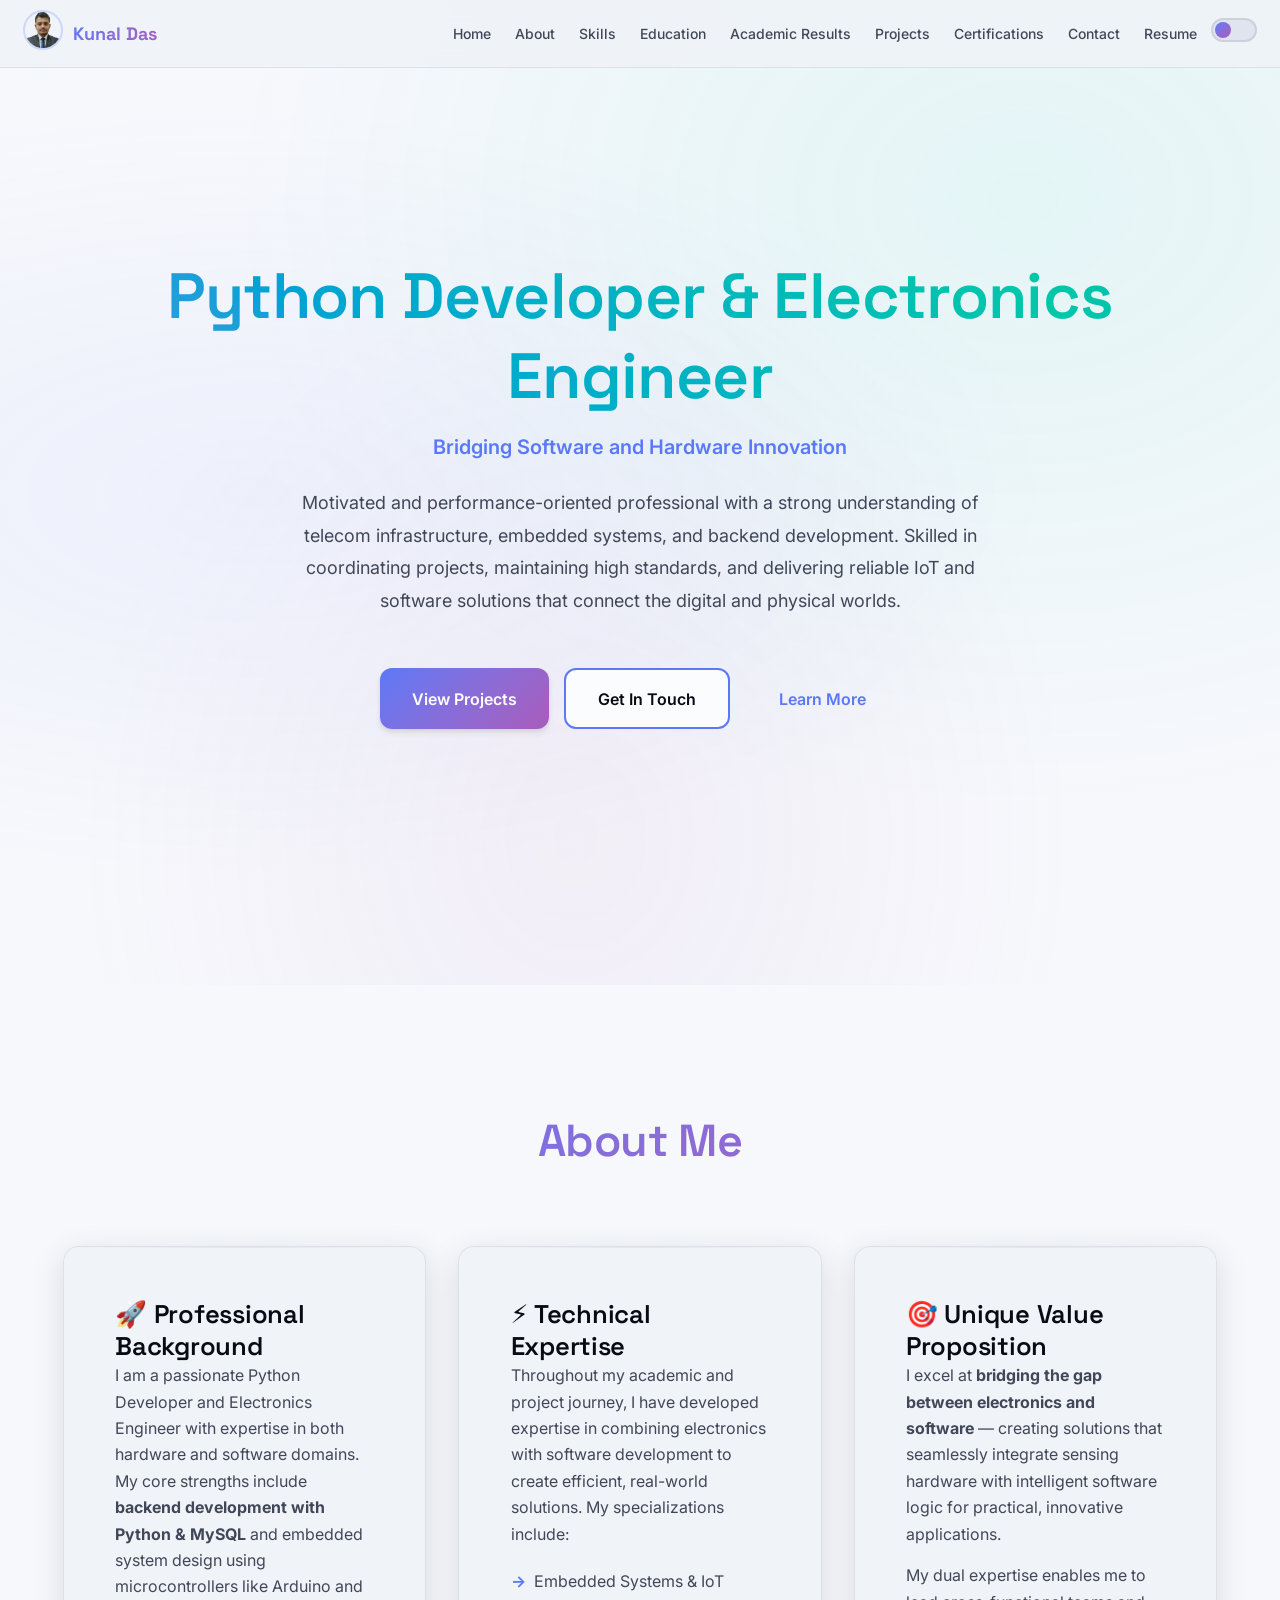
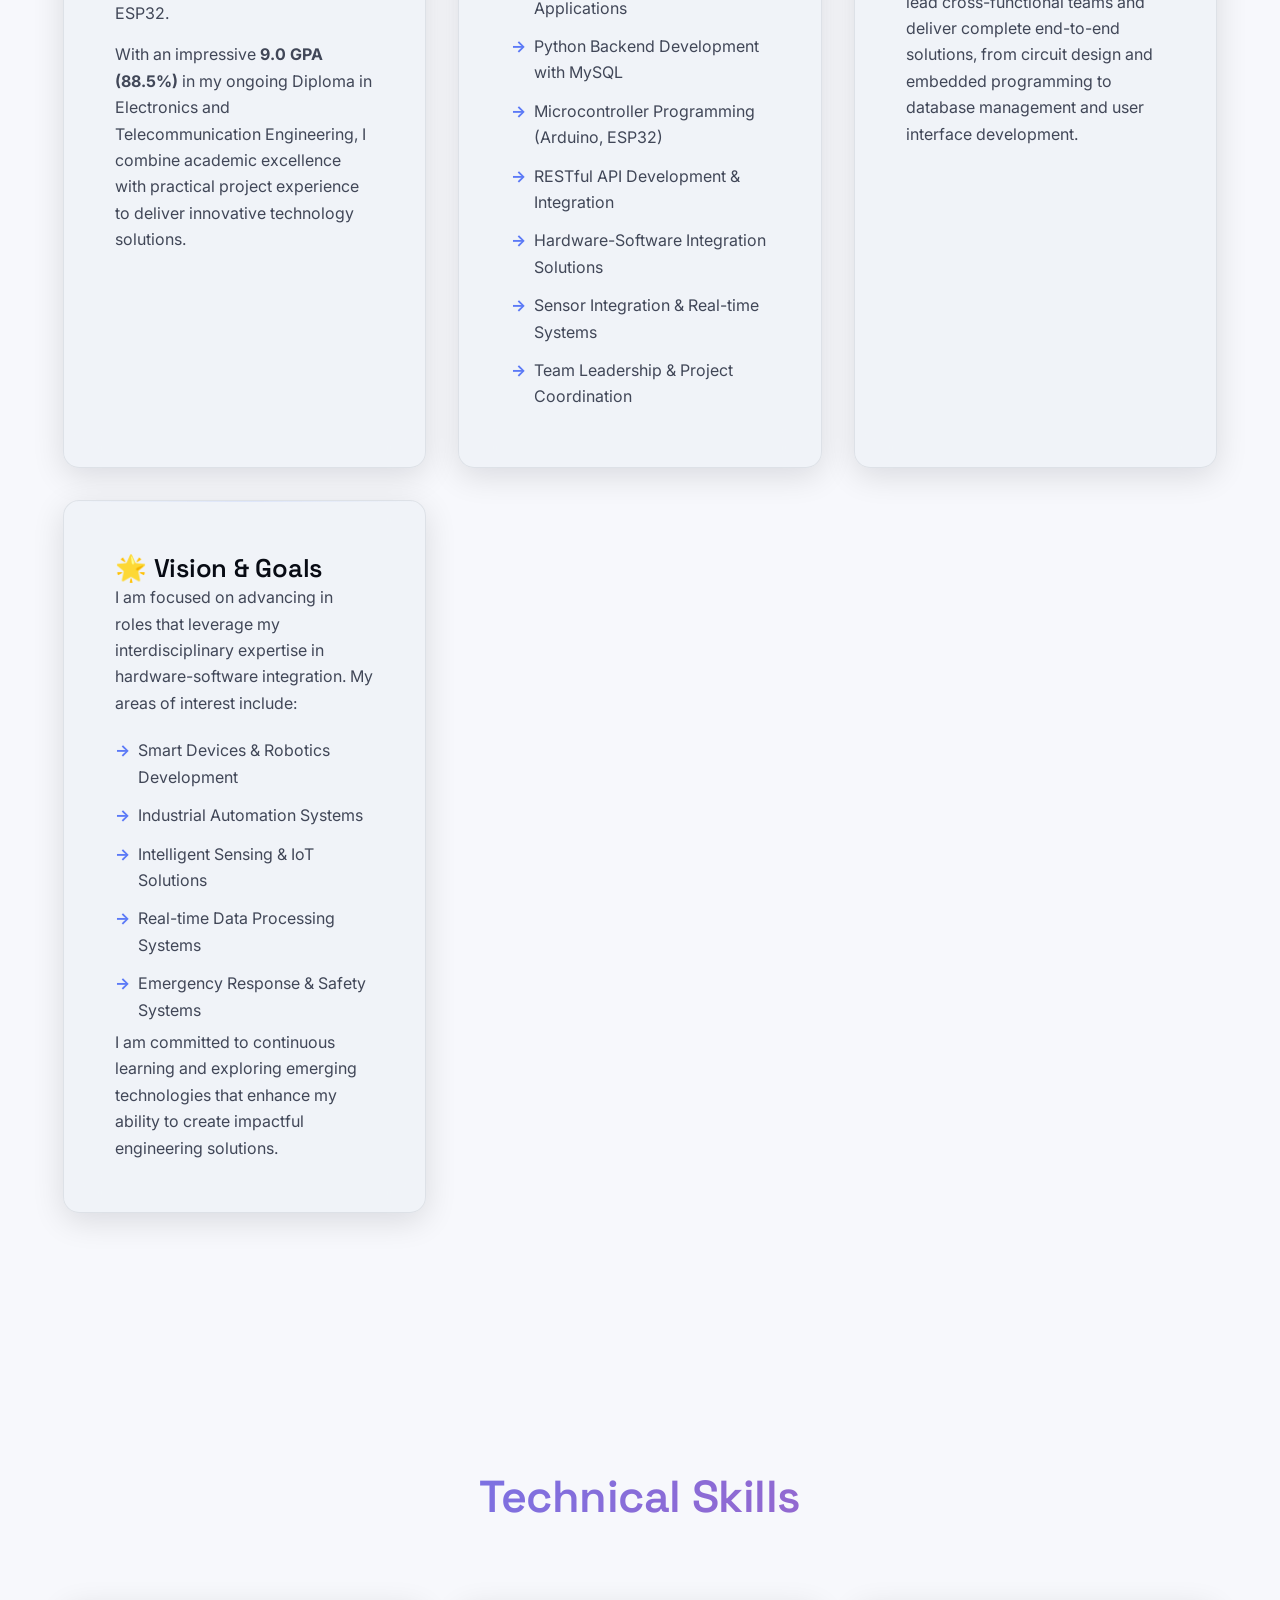
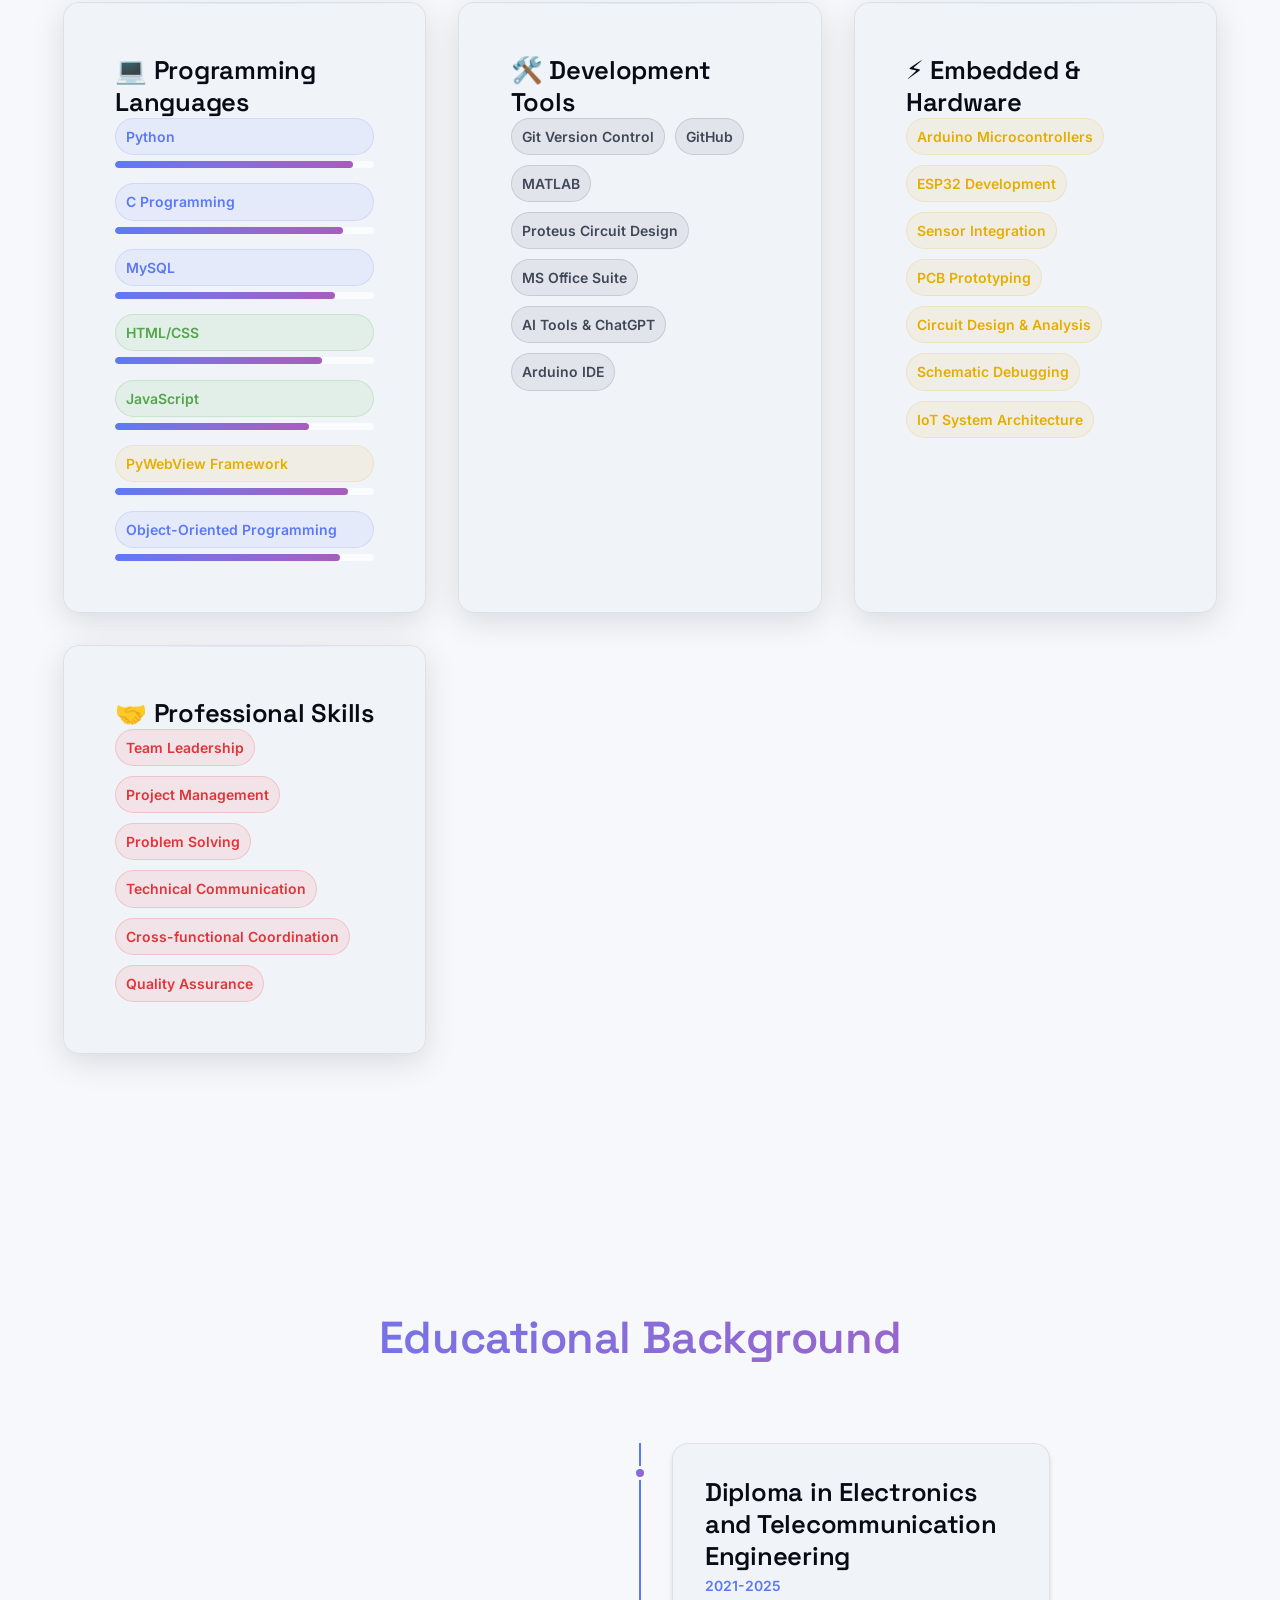
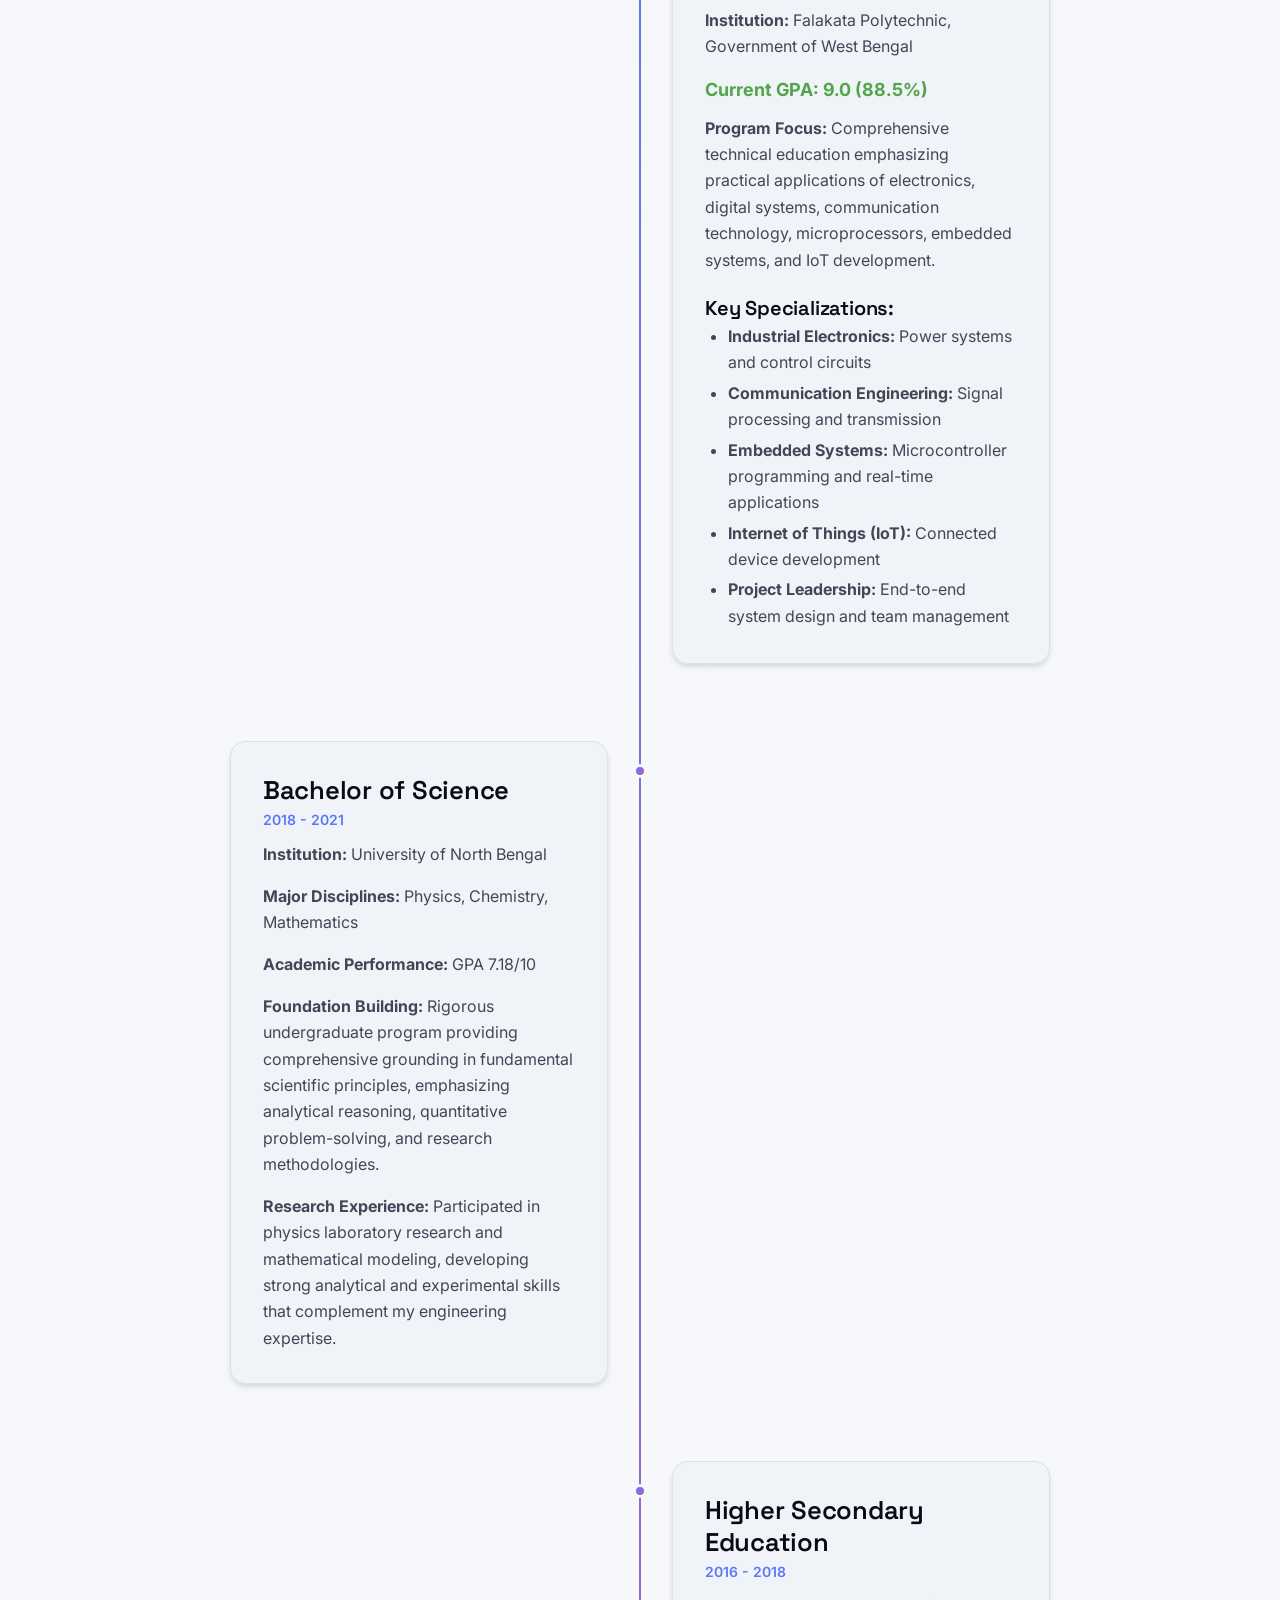
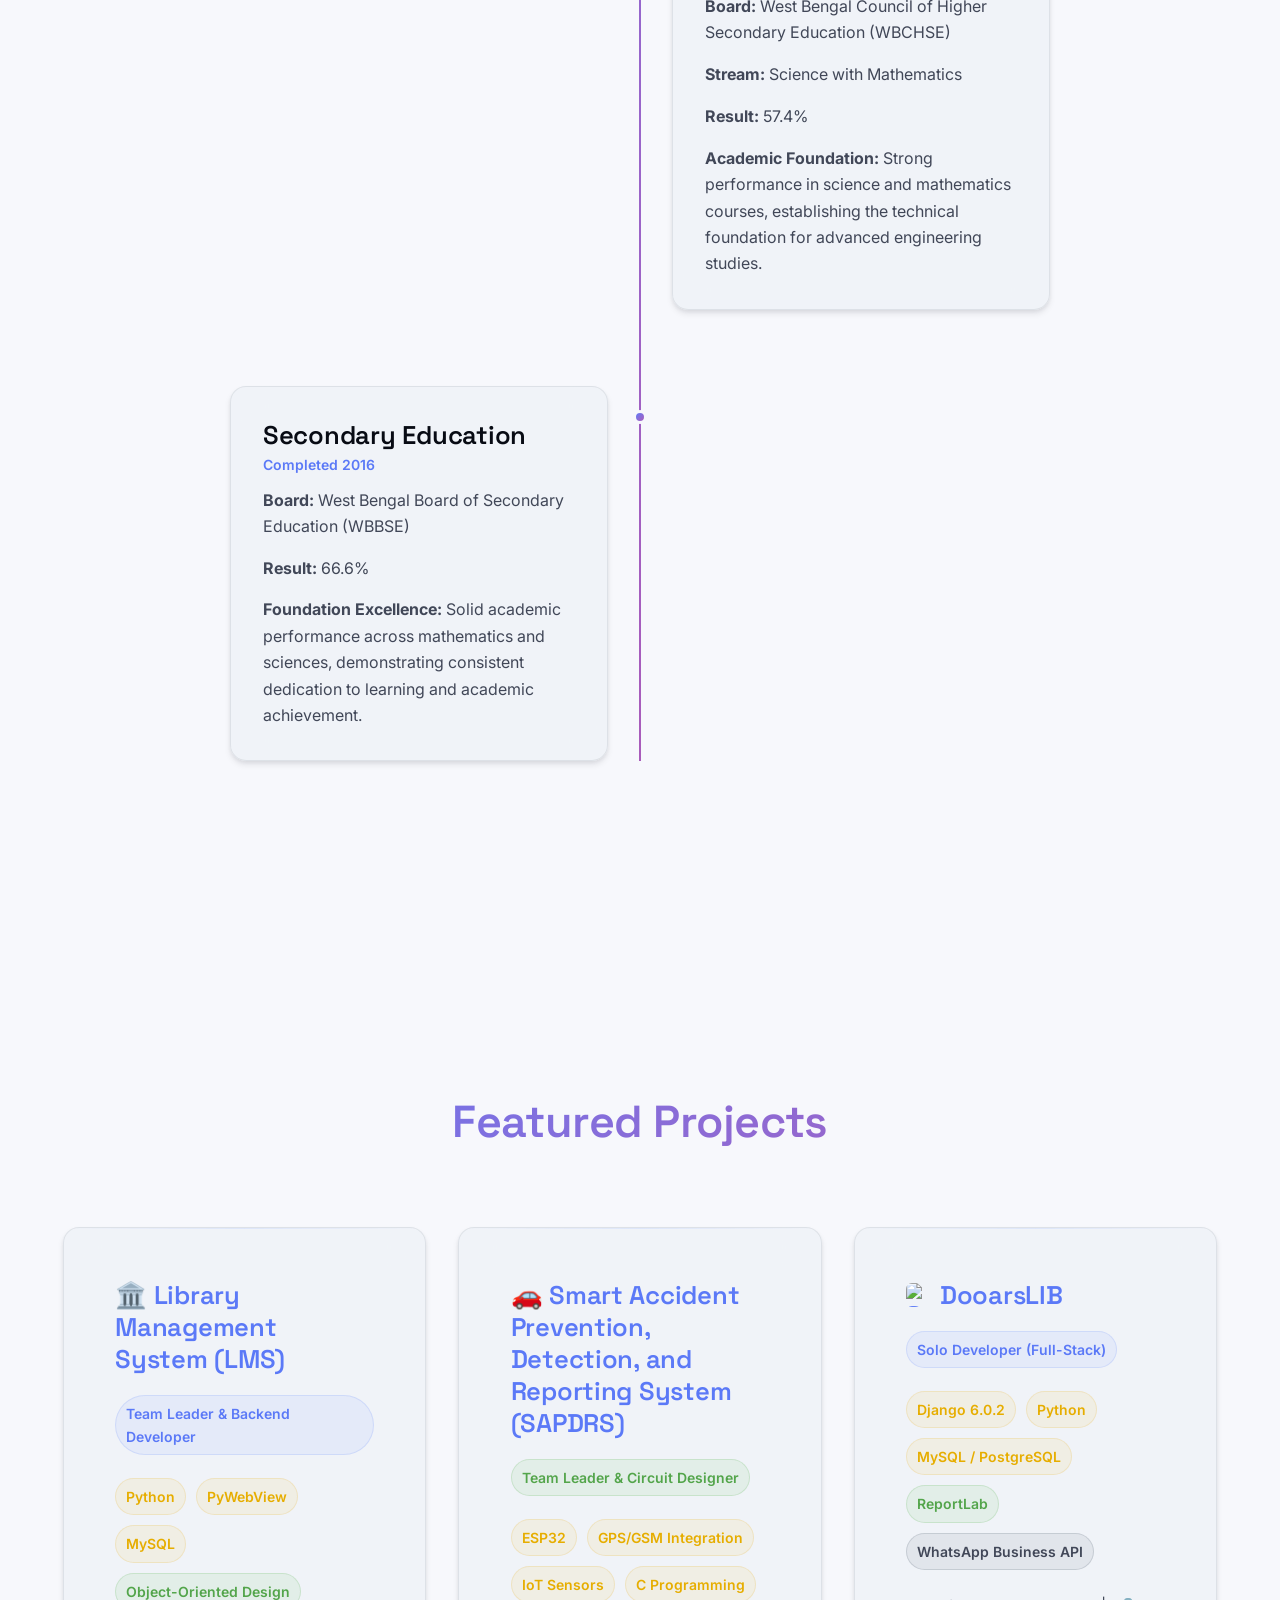
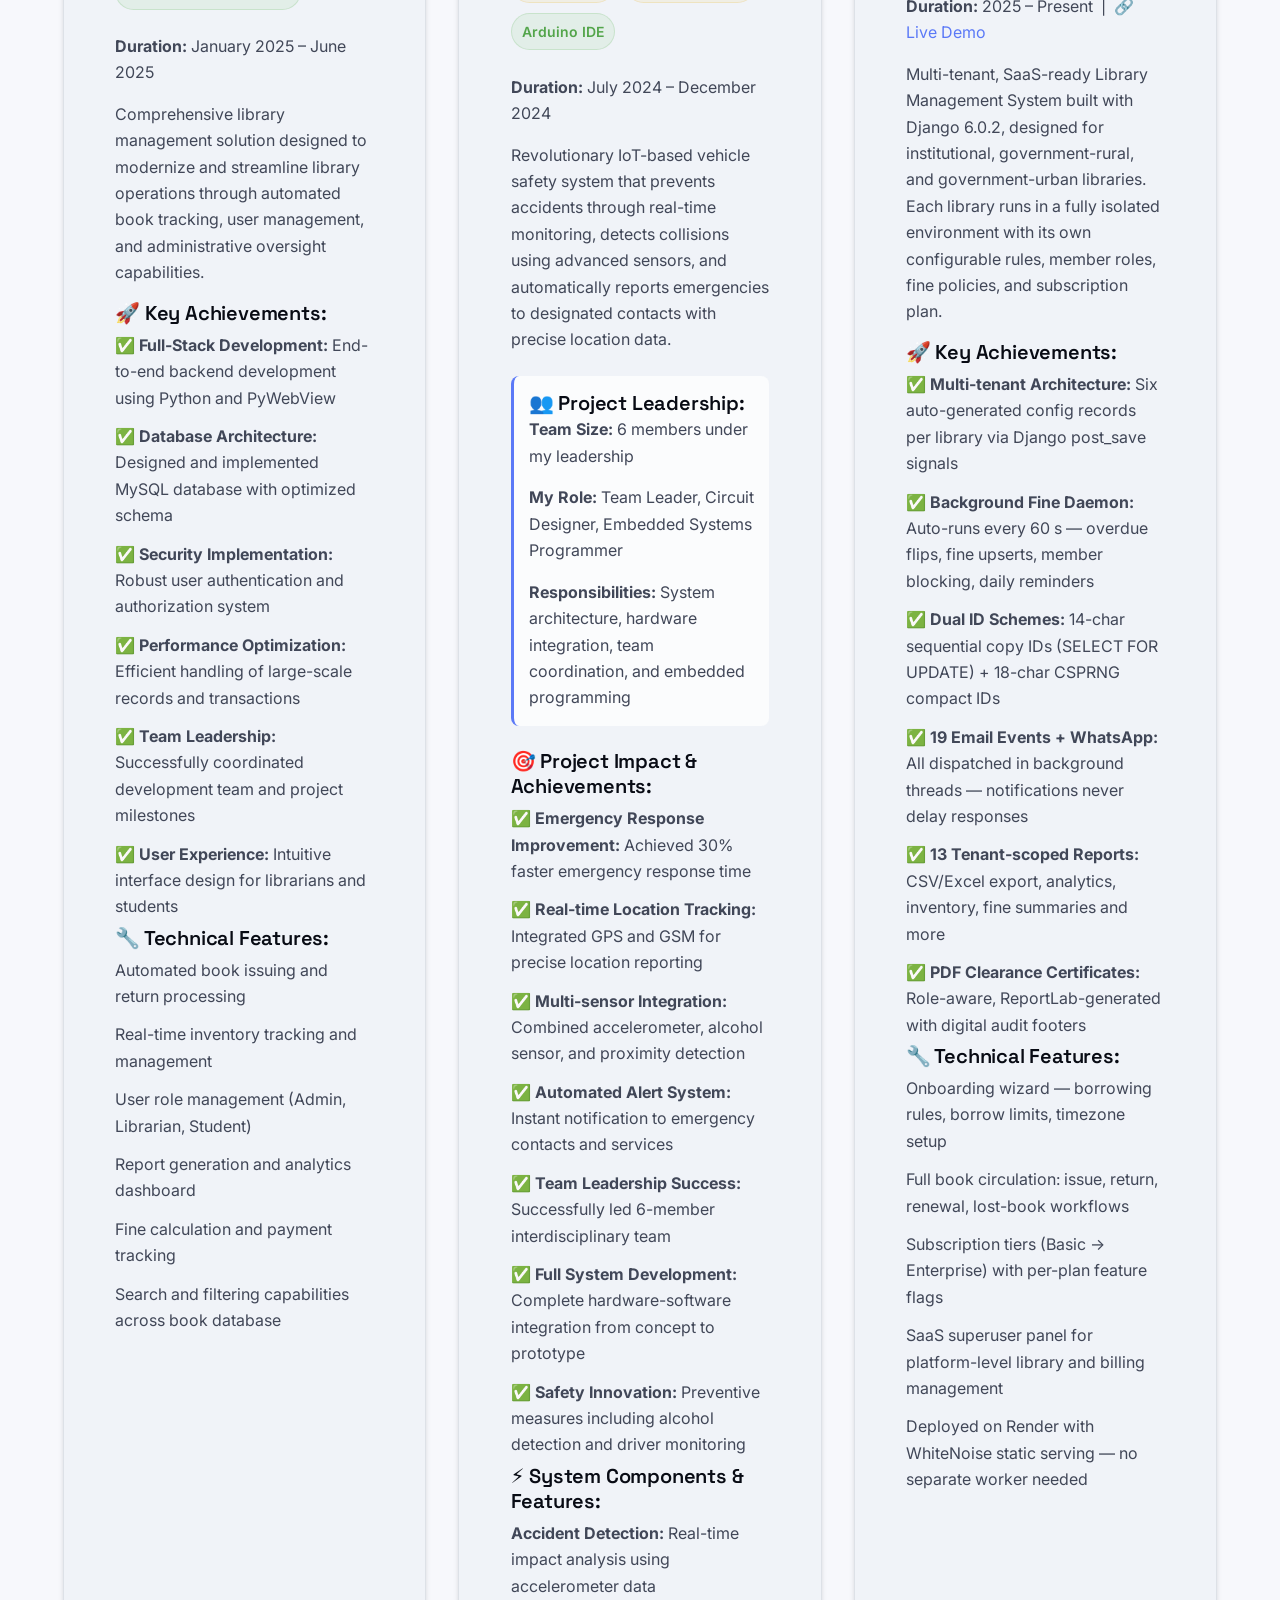
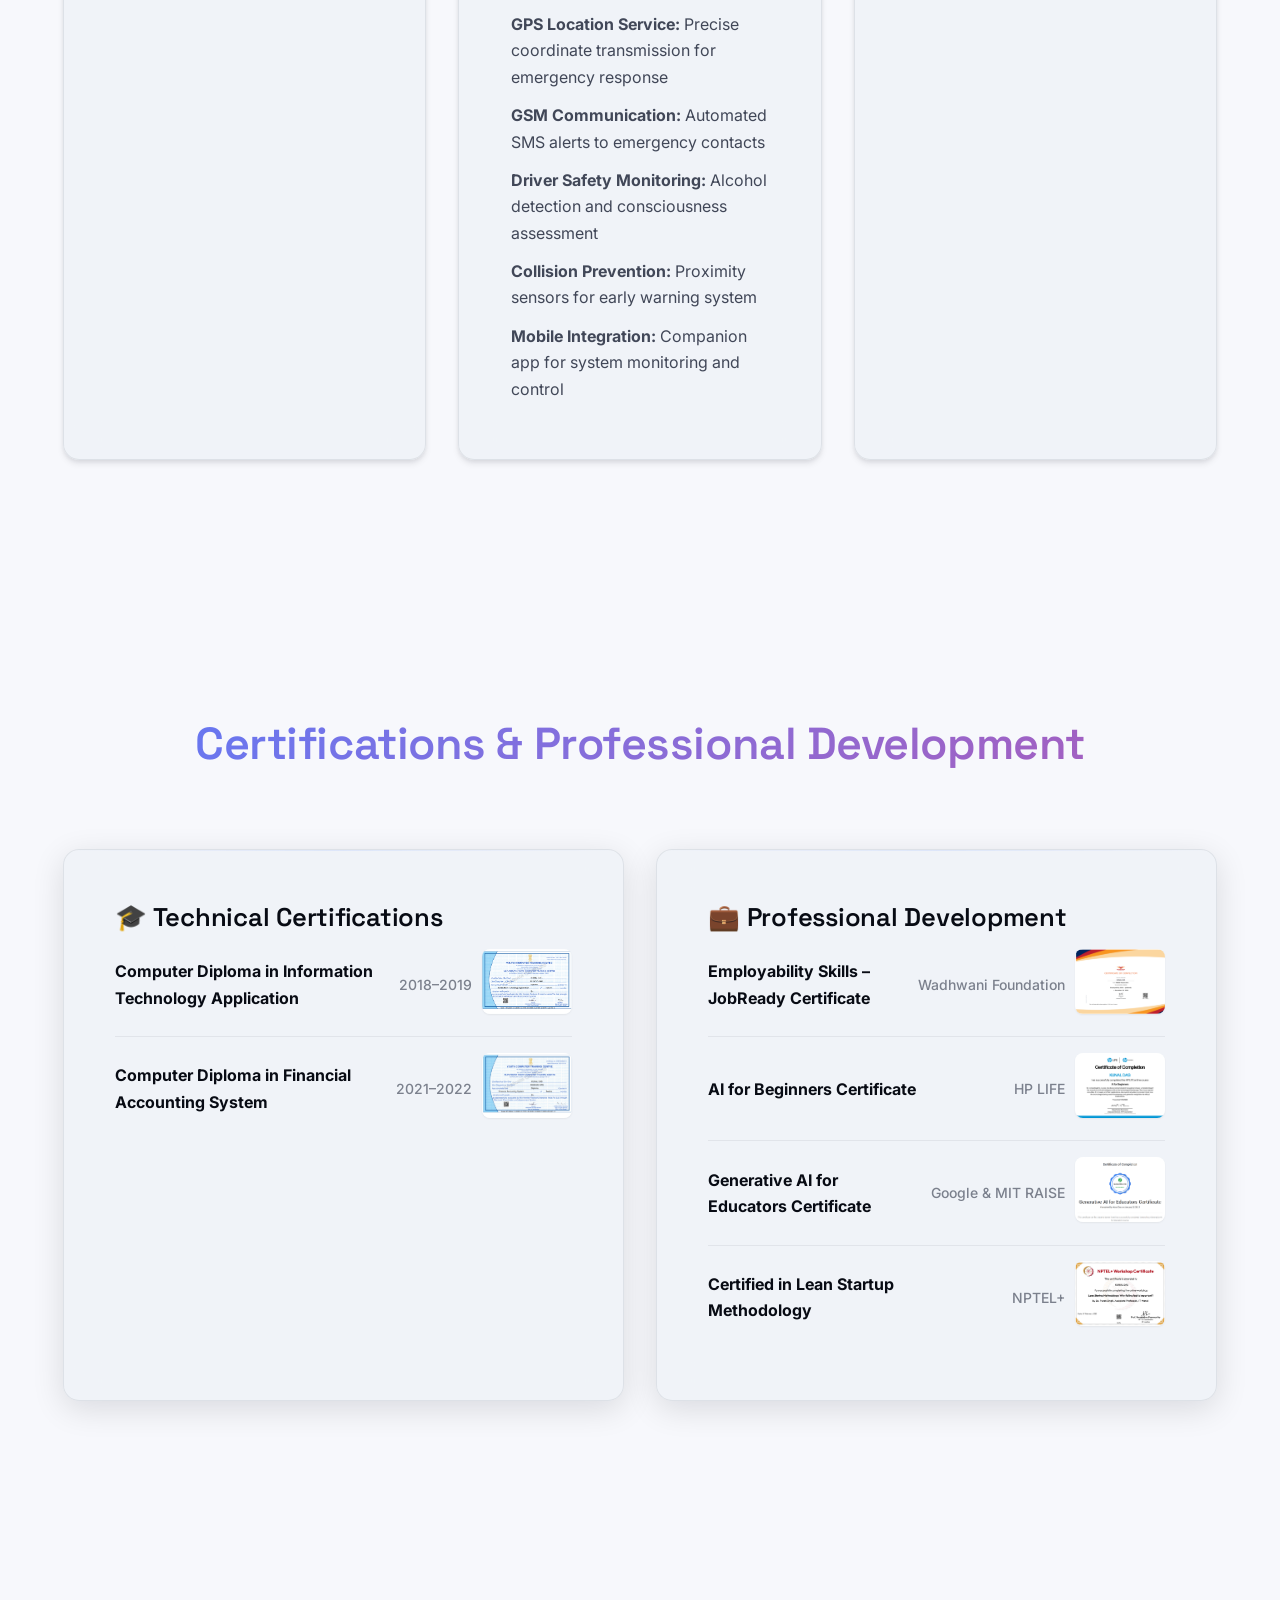
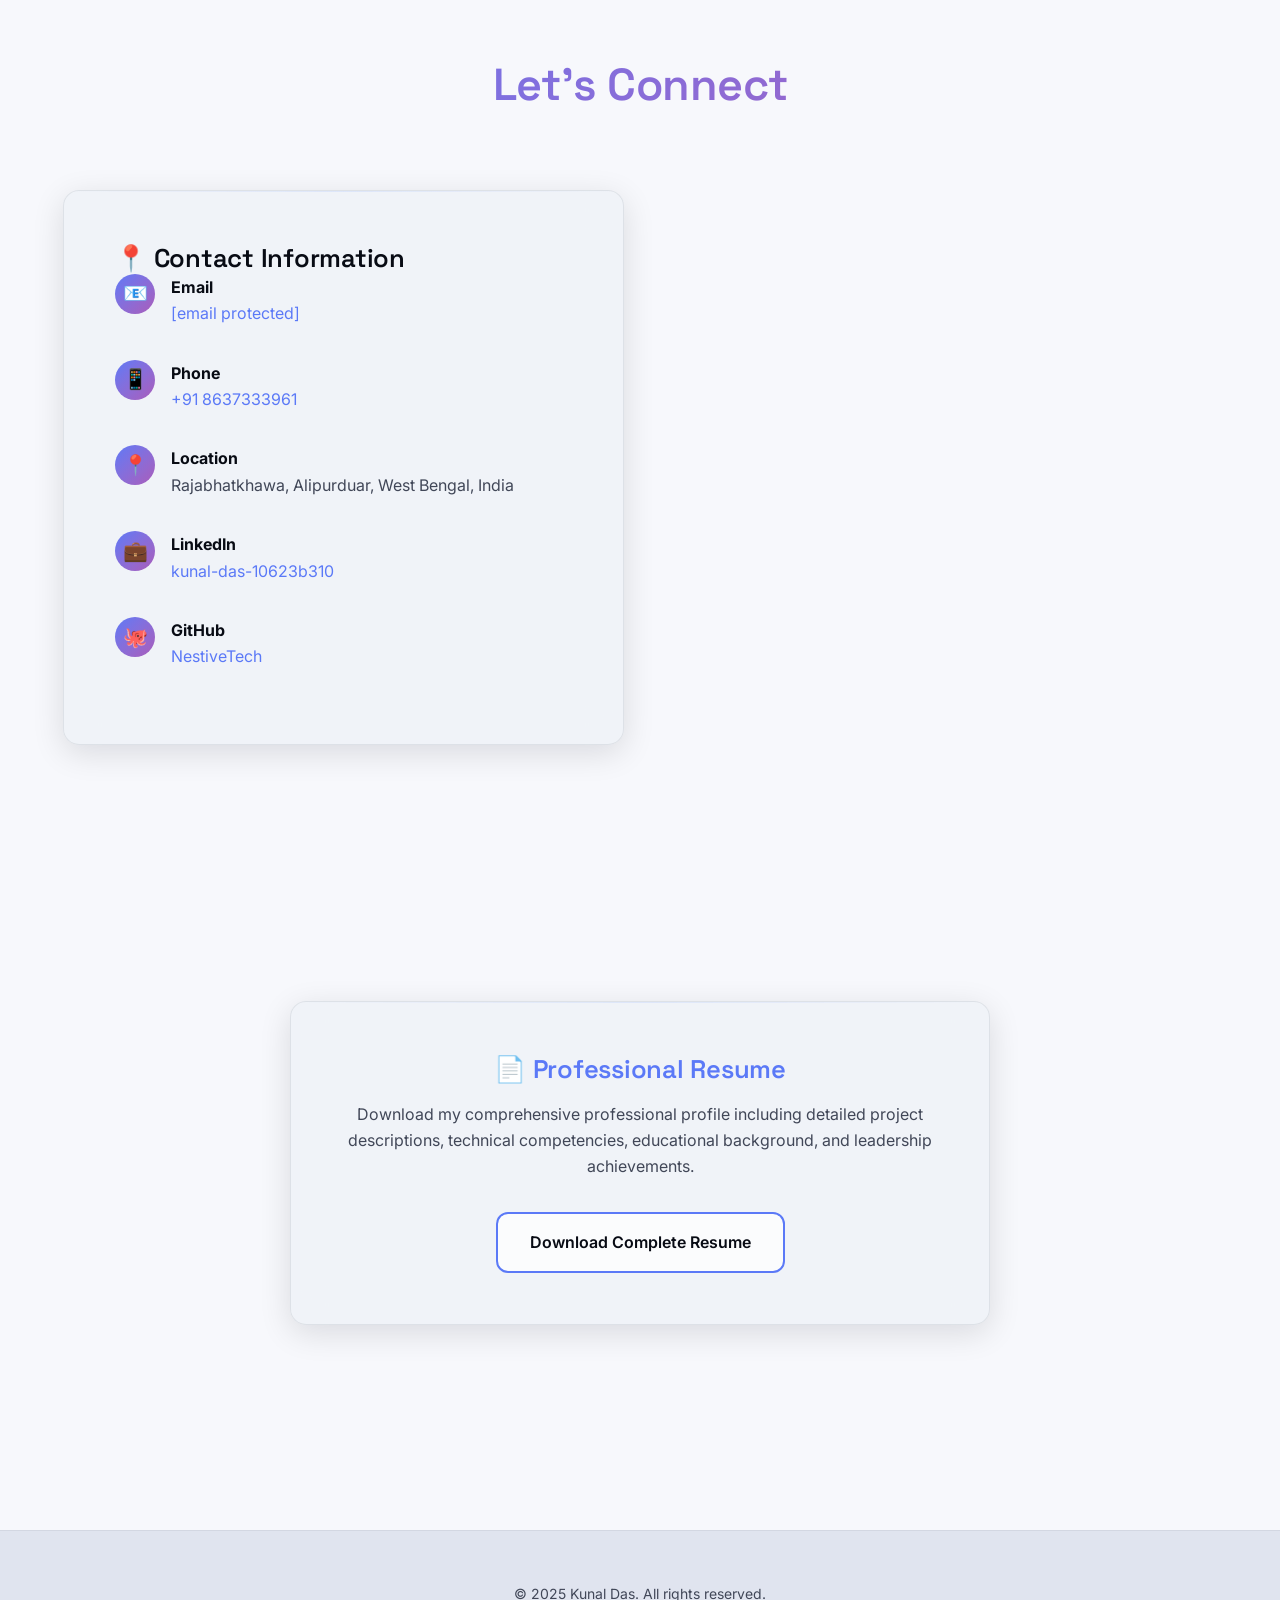
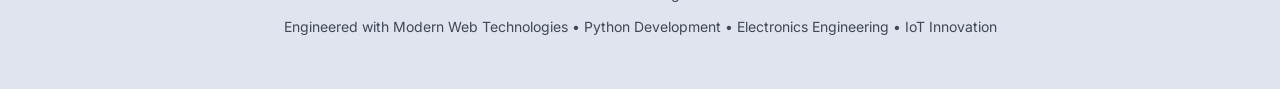
==== index.html @ 4d31645f "Add files via upload" ====
<!DOCTYPE html>
<html lang="en">
<head>
    <meta charset="UTF-8">
    <meta name="viewport" content="width=device-width, initial-scale=1.0">
    <title>Kunal Das - Python Developer & Electronics Engineer</title>
    <link rel="icon" type="image/png" href="assets\k.1-removebg.png">
    <link rel="stylesheet" href="style.css">
    <link rel="preconnect" href="https://fonts.googleapis.com">
    <link rel="preconnect" href="https://fonts.gstatic.com" crossorigin>
    <link href="https://fonts.googleapis.com/css2?family=Inter:wght@100..900&family=JetBrains+Mono:wght@100..800&family=Orbitron:wght@400..900&family=Space+Grotesk:wght@300..700&display=swap" rel="stylesheet">
    <meta name="description" content="Kunal Das - Python Developer & Electronics Engineer specializing in IoT, embedded systems, and full-stack development">
</head>
<body>
    <!-- Fixed Navigation -->
    <header>
      <nav class="navbar">
        <div class="nav-logo">
            <a href="assets\WhatsApp_Image_2024-10-18_at_21,14,30_aa26606b-removebg-removebg-preview-Picsart-AiImageEnhancer.png" ><img src="assets/WhatsApp_Image_2024-10-18_at_21,14,30_aa26606b-removebg-removebg-preview-Picsart-AiImageEnhancer.png" alt="Kunal Das" class="logo-image"></a>
            <a href="#home" class="logo-text">Kunal Das</a>
        </div>
            <ul class="nav-links">
                <li><a href="#home">Home</a></li>
                <li><a href="#about">About</a></li>
                <li><a href="#skills">Skills</a></li>
                <li><a href="#education">Education</a></li>
                <li><a href="results.html">Academic Results</a></li>
                <li><a href="#projects">Projects</a></li>
                <li><a href="#certifications">Certifications</a></li>
                <li><a href="#contact">Contact</a></li>
                <li><a href="#resume">Resume</a></li>
                <li>
                    <label class="theme-toggle">
                        <input type="checkbox" id="darkModeToggle">
                        <span class="theme-toggle-slider"></span>
                    </label>
                </li>
            </ul>
            <button class="nav-toggle" aria-label="Toggle navigation">
                <span></span>
                <span></span>
                <span></span>
            </button>
        </nav>
    </header>

    <!-- Hero Section -->
    <section id="home" class="section-hero">
        <div class="hero-content">
             <!-- Add this rotating logo section -->
            <!-- <div class="rotating-logo">
                <img src="assets/k.1-removebg.png" alt="Kunal Das Logo" class="logo-rotate">
            </div> -->
            <h1>Python Developer & Electronics Engineer</h1>
            <p class="hero-subtitle">Bridging Software and Hardware Innovation</p>
            <p class="hero-description">
                Motivated and performance-oriented professional with a strong understanding of telecom infrastructure, 
                embedded systems, and backend development. Skilled in coordinating projects, maintaining high standards, 
                and delivering reliable IoT and software solutions that connect the digital and physical worlds.
            </p>
            <div class="hero-actions">
                <a href="#projects" class="btn btn-primary">View Projects</a>
                <a href="#contact" class="btn btn-secondary">Get In Touch</a>
                <a href="#about" class="btn btn-ghost">Learn More</a>
            </div>
        </div>
    </section>

    <!-- About Section -->
    <section id="about">
        <div class="container">
            <h2 class="section-title">About Me</h2>
            <div class="grid grid-auto-fit">
                <div class="glass-card">
                    <h3>🚀 Professional Background</h3>
                    <p>I am a passionate Python Developer and Electronics Engineer with expertise in both hardware and software domains. My core strengths include <strong>backend development with Python & MySQL</strong> and embedded system design using microcontrollers like Arduino and ESP32.</p>
                    
                    <p>With an impressive <strong>9.0 GPA (88.5%)</strong> in my ongoing Diploma in Electronics and Telecommunication Engineering, I combine academic excellence with practical project experience to deliver innovative technology solutions.</p>
                </div>
                
                <div class="glass-card">
                    <h3>⚡ Technical Expertise</h3>
                    <p>Throughout my academic and project journey, I have developed expertise in combining electronics with software development to create efficient, real-world solutions. My specializations include:</p>
                    <ul class="feature-list">
                        <li>Embedded Systems & IoT Applications</li>
                        <li>Python Backend Development with MySQL</li>
                        <li>Microcontroller Programming (Arduino, ESP32)</li>
                        <li>RESTful API Development & Integration</li>
                        <li>Hardware-Software Integration Solutions</li>
                        <li>Sensor Integration & Real-time Systems</li>
                        <li>Team Leadership & Project Coordination</li>
                    </ul>
                </div>
                
                <div class="glass-card">
                    <h3>🎯 Unique Value Proposition</h3>
                    <p>I excel at <strong>bridging the gap between electronics and software</strong> — creating solutions that seamlessly integrate sensing hardware with intelligent software logic for practical, innovative applications.</p>
                    
                    <p>My dual expertise enables me to lead cross-functional teams and deliver complete end-to-end solutions, from circuit design and embedded programming to database management and user interface development.</p>
                </div>
                
                <div class="glass-card">
                    <h3>🌟 Vision & Goals</h3>
                    <p>I am focused on advancing in roles that leverage my interdisciplinary expertise in hardware-software integration. My areas of interest include:</p>
                    <ul class="feature-list">
                        <li>Smart Devices & Robotics Development</li>
                        <li>Industrial Automation Systems</li>
                        <li>Intelligent Sensing & IoT Solutions</li>
                        <li>Real-time Data Processing Systems</li>
                        <li>Emergency Response & Safety Systems</li>
                    </ul>
                    <p>I am committed to continuous learning and exploring emerging technologies that enhance my ability to create impactful engineering solutions.</p>
                </div>
            </div>
        </div>
    </section>

    <!-- Skills Section -->
    <section id="skills">
        <div class="container">
            <h2 class="section-title">Technical Skills</h2>
            <div class="grid grid-auto-fit">
                <div class="glass-card">
                    <h3>💻 Programming Languages</h3>
                    <div class="skills-grid">
                        <div class="skill-item">
                            <span class="badge badge-primary">Python</span>
                            <div class="progress">
                                <div class="progress-bar" style="width: 92%"></div>
                            </div>
                        </div>
                        <div class="skill-item">
                            <span class="badge badge-primary">C Programming</span>
                            <div class="progress">
                                <div class="progress-bar" style="width: 88%"></div>
                            </div>
                        </div>
                        <div class="skill-item">
                            <span class="badge badge-primary">MySQL</span>
                            <div class="progress">
                                <div class="progress-bar" style="width: 85%"></div>
                            </div>
                        </div>
                        <div class="skill-item">
                            <span class="badge badge-success">HTML/CSS</span>
                            <div class="progress">
                                <div class="progress-bar" style="width: 80%"></div>
                            </div>
                        </div>
                        <div class="skill-item">
                            <span class="badge badge-success">JavaScript</span>
                            <div class="progress">
                                <div class="progress-bar" style="width: 75%"></div>
                            </div>
                        </div>
                        <div class="skill-item">
                            <span class="badge badge-warning">PyWebView Framework</span>
                            <div class="progress">
                                <div class="progress-bar" style="width: 90%"></div>
                            </div>
                        </div>
                        <div class="skill-item">
                            <span class="badge badge-primary">Object-Oriented Programming</span>
                            <div class="progress">
                                <div class="progress-bar" style="width: 87%"></div>
                            </div>
                        </div>
                    </div>
                </div>

                <div class="glass-card">
                    <h3>🛠️ Development Tools</h3>
                    <div class="skill-tags">
                        <span class="badge badge-secondary">Git Version Control</span>
                        <span class="badge badge-secondary">GitHub</span>
                        <span class="badge badge-secondary">MATLAB</span>
                        <span class="badge badge-secondary">Proteus Circuit Design</span>
                        <span class="badge badge-secondary">MS Office Suite</span>
                        <span class="badge badge-secondary">AI Tools & ChatGPT</span>
                        <span class="badge badge-secondary">Arduino IDE</span>
                    </div>
                </div>

                <div class="glass-card">
                    <h3>⚡ Embedded & Hardware</h3>
                    <div class="skill-tags">
                        <span class="badge badge-warning">Arduino Microcontrollers</span>
                        <span class="badge badge-warning">ESP32 Development</span>
                        <span class="badge badge-warning">Sensor Integration</span>
                        <span class="badge badge-warning">PCB Prototyping</span>
                        <span class="badge badge-warning">Circuit Design & Analysis</span>
                        <span class="badge badge-warning">Schematic Debugging</span>
                        <span class="badge badge-warning">IoT System Architecture</span>
                    </div>
                </div>

                <div class="glass-card">
                    <h3>🤝 Professional Skills</h3>
                    <div class="skill-tags">
                        <span class="badge badge-danger">Team Leadership</span>
                        <span class="badge badge-danger">Project Management</span>
                        <span class="badge badge-danger">Problem Solving</span>
                        <span class="badge badge-danger">Technical Communication</span>
                        <span class="badge badge-danger">Cross-functional Coordination</span>
                        <span class="badge badge-danger">Quality Assurance</span>
                    </div>
                </div>
            </div>
        </div>
    </section>

    <!-- Education Section -->
    <section id="education">
        <div class="container">
            <h2 class="section-title">Educational Background</h2>
            <div class="timeline">
                <div class="timeline-item">
                    <div class="timeline-card">
                        <h3>Diploma in Electronics and Telecommunication Engineering</h3>
                        <p class="timeline-period">2021-2025</p>
                        <p class="institution"><strong>Institution:</strong> Falakata Polytechnic, Government of West Bengal</p>
                        <p class="academic-performance"><strong>Current GPA:</strong> 9.0 (88.5%)</p>
                        
                        <p><strong>Program Focus:</strong> Comprehensive technical education emphasizing practical applications of electronics, digital systems, communication technology, microprocessors, embedded systems, and IoT development.</p>
                        
                        <div class="course-highlights">
                            <h4>Key Specializations:</h4>
                            <ul>
                                <li><strong>Industrial Electronics:</strong> Power systems and control circuits</li>
                                <li><strong>Communication Engineering:</strong> Signal processing and transmission</li>
                                <li><strong>Embedded Systems:</strong> Microcontroller programming and real-time applications</li>
                                <li><strong>Internet of Things (IoT):</strong> Connected device development</li>
                                <li><strong>Project Leadership:</strong> End-to-end system design and team management</li>
                            </ul>
                        </div>
                    </div>
                </div>

                <div class="timeline-item">
                    <div class="timeline-card">
                        <h3>Bachelor of Science</h3>
                        <p class="timeline-period">2018 - 2021</p>
                        <p class="institution"><strong>Institution:</strong> University of North Bengal</p>
                        <p><strong>Major Disciplines:</strong> Physics, Chemistry, Mathematics</p>
                        <p><strong>Academic Performance:</strong> GPA 7.18/10</p>
                        
                        <p><strong>Foundation Building:</strong> Rigorous undergraduate program providing comprehensive grounding in fundamental scientific principles, emphasizing analytical reasoning, quantitative problem-solving, and research methodologies.</p>
                        
                        <p><strong>Research Experience:</strong> Participated in physics laboratory research and mathematical modeling, developing strong analytical and experimental skills that complement my engineering expertise.</p>
                    </div>
                </div>

                <div class="timeline-item">
                    <div class="timeline-card">
                        <h3>Higher Secondary Education</h3>
                        <p class="timeline-period">2016 - 2018</p>
                        <p class="institution"><strong>Board:</strong> West Bengal Council of Higher Secondary Education (WBCHSE)</p>
                        <p><strong>Stream:</strong> Science with Mathematics</p>
                        <p><strong>Result:</strong> 57.4%</p>
                        
                        <p><strong>Academic Foundation:</strong> Strong performance in science and mathematics courses, establishing the technical foundation for advanced engineering studies.</p>
                    </div>
                </div>

                <div class="timeline-item">
                    <div class="timeline-card">
                        <h3>Secondary Education</h3>
                        <p class="timeline-period">Completed 2016</p>
                        <p class="institution"><strong>Board:</strong> West Bengal Board of Secondary Education (WBBSE)</p>
                        <p><strong>Result:</strong> 66.6%</p>
                        
                        <p><strong>Foundation Excellence:</strong> Solid academic performance across mathematics and sciences, demonstrating consistent dedication to learning and academic achievement.</p>
                    </div>
                </div>
            </div>
        </div>
    </section>

    <!-- Projects Section -->
    <section id="projects">
        <div class="container">
            <h2 class="section-title">Featured Projects</h2>
            <div class="grid grid-auto-fit">
                <!-- Library Management System -->
                <div class="glass-card project-card">
                    <div class="project-header">
                        <h3>🏛️ Library Management System (LMS)</h3>
                        <span class="badge badge-primary">Team Leader & Backend Developer</span>
                    </div>
                    
                    <div class="project-tech">
                        <span class="badge badge-warning">Python</span>
                        <span class="badge badge-warning">PyWebView</span>
                        <span class="badge badge-warning">MySQL</span>
                        <span class="badge badge-success">Object-Oriented Design</span>
                    </div>
                    
                    <p class="project-timeline"><strong>Duration:</strong> January 2025 – June 2025</p>
                    
                    <p class="project-description">
                        Comprehensive library management solution designed to modernize and streamline library operations through 
                        automated book tracking, user management, and administrative oversight capabilities.
                    </p>
                    
                    <div class="project-highlights">
                        <h4>🚀 Key Achievements:</h4>
                        <ul>
                            <li>✅ <strong>Full-Stack Development:</strong> End-to-end backend development using Python and PyWebView</li>
                            <li>✅ <strong>Database Architecture:</strong> Designed and implemented MySQL database with optimized schema</li>
                            <li>✅ <strong>Security Implementation:</strong> Robust user authentication and authorization system</li>
                            <li>✅ <strong>Performance Optimization:</strong> Efficient handling of large-scale records and transactions</li>
                            <li>✅ <strong>Team Leadership:</strong> Successfully coordinated development team and project milestones</li>
                            <li>✅ <strong>User Experience:</strong> Intuitive interface design for librarians and students</li>
                        </ul>
                    </div>

                    <div class="project-features">
                        <h4>🔧 Technical Features:</h4>
                        <ul>
                            <li>Automated book issuing and return processing</li>
                            <li>Real-time inventory tracking and management</li>
                            <li>User role management (Admin, Librarian, Student)</li>
                            <li>Report generation and analytics dashboard</li>
                            <li>Fine calculation and payment tracking</li>
                            <li>Search and filtering capabilities across book database</li>
                        </ul>
                    </div>
                </div>

                <!-- Smart Accident Prevention System -->
                <div class="glass-card project-card">
                    <div class="project-header">
                        <h3>🚗 Smart Accident Prevention, Detection, and Reporting System (SAPDRS)</h3>
                        <span class="badge badge-success">Team Leader & Circuit Designer</span>
                    </div>
                    
                    <div class="project-tech">
                        <span class="badge badge-warning">ESP32</span>
                        <span class="badge badge-warning">GPS/GSM Integration</span>
                        <span class="badge badge-warning">IoT Sensors</span>
                        <span class="badge badge-warning">C Programming</span>
                        <span class="badge badge-success">Arduino IDE</span>
                    </div>
                    
                    <p class="project-timeline"><strong>Duration:</strong> July 2024 – December 2024</p>
                    
                    <p class="project-description">
                        Revolutionary IoT-based vehicle safety system that prevents accidents through real-time monitoring, 
                        detects collisions using advanced sensors, and automatically reports emergencies to designated contacts 
                        with precise location data.
                    </p>
                    
                    <div class="project-team">
                        <h4>👥 Project Leadership:</h4>
                        <p><strong>Team Size:</strong> 6 members under my leadership</p>
                        <p><strong>My Role:</strong> Team Leader, Circuit Designer, Embedded Systems Programmer</p>
                        <p><strong>Responsibilities:</strong> System architecture, hardware integration, team coordination, and embedded programming</p>
                    </div>
                    
                    <div class="project-highlights">
                        <h4>🎯 Project Impact & Achievements:</h4>
                        <ul>
                            <li>✅ <strong>Emergency Response Improvement:</strong> Achieved 30% faster emergency response time</li>
                            <li>✅ <strong>Real-time Location Tracking:</strong> Integrated GPS and GSM for precise location reporting</li>
                            <li>✅ <strong>Multi-sensor Integration:</strong> Combined accelerometer, alcohol sensor, and proximity detection</li>
                            <li>✅ <strong>Automated Alert System:</strong> Instant notification to emergency contacts and services</li>
                            <li>✅ <strong>Team Leadership Success:</strong> Successfully led 6-member interdisciplinary team</li>
                            <li>✅ <strong>Full System Development:</strong> Complete hardware-software integration from concept to prototype</li>
                            <li>✅ <strong>Safety Innovation:</strong> Preventive measures including alcohol detection and driver monitoring</li>
                        </ul>
                    </div>

                    <div class="project-features">
                        <h4>⚡ System Components & Features:</h4>
                        <ul>
                            <li><strong>Accident Detection:</strong> Real-time impact analysis using accelerometer data</li>
                            <li><strong>GPS Location Service:</strong> Precise coordinate transmission for emergency response</li>
                            <li><strong>GSM Communication:</strong> Automated SMS alerts to emergency contacts</li>
                            <li><strong>Driver Safety Monitoring:</strong> Alcohol detection and consciousness assessment</li>
                            <li><strong>Collision Prevention:</strong> Proximity sensors for early warning system</li>
                            <li><strong>Mobile Integration:</strong> Companion app for system monitoring and control</li>
                        </ul>
                    </div>
                </div>

                <!-- DooarsLIB -->
                <div class="glass-card project-card">
                    <div class="project-header">
                        <h3><img src="assets/DooarsLIB.png" alt="DooarsLIB Logo" class="skill-icon"> DooarsLIB</h3>
                        <span class="badge badge-primary">Solo Developer (Full-Stack)</span>
                    </div>

                    <div class="project-tech">
                        <span class="badge badge-warning">Django 6.0.2</span>
                        <span class="badge badge-warning">Python</span>
                        <span class="badge badge-warning">MySQL / PostgreSQL</span>
                        <span class="badge badge-success">ReportLab</span>
                        <span class="badge badge-secondary">WhatsApp Business API</span>
                    </div>

                    <p class="project-timeline"><strong>Duration:</strong> 2025 – Present &nbsp;|&nbsp; <a href="https://dooars-granthika.onrender.com" target="_blank" rel="noopener">🔗 Live Demo</a></p>

                    <p class="project-description">
                        Multi-tenant, SaaS-ready Library Management System built with Django 6.0.2, designed for institutional,
                        government-rural, and government-urban libraries. Each library runs in a fully isolated environment with
                        its own configurable rules, member roles, fine policies, and subscription plan.
                    </p>

                    <div class="project-highlights">
                        <h4>🚀 Key Achievements:</h4>
                        <ul>
                            <li>✅ <strong>Multi-tenant Architecture:</strong> Six auto-generated config records per library via Django post_save signals</li>
                            <li>✅ <strong>Background Fine Daemon:</strong> Auto-runs every 60 s — overdue flips, fine upserts, member blocking, daily reminders</li>
                            <li>✅ <strong>Dual ID Schemes:</strong> 14-char sequential copy IDs (SELECT FOR UPDATE) + 18-char CSPRNG compact IDs</li>
                            <li>✅ <strong>19 Email Events + WhatsApp:</strong> All dispatched in background threads — notifications never delay responses</li>
                            <li>✅ <strong>13 Tenant-scoped Reports:</strong> CSV/Excel export, analytics, inventory, fine summaries and more</li>
                            <li>✅ <strong>PDF Clearance Certificates:</strong> Role-aware, ReportLab-generated with digital audit footers</li>
                        </ul>
                    </div>

                    <div class="project-features">
                        <h4>🔧 Technical Features:</h4>
                        <ul>
                            <li>Onboarding wizard — borrowing rules, borrow limits, timezone setup</li>
                            <li>Full book circulation: issue, return, renewal, lost-book workflows</li>
                            <li>Subscription tiers (Basic → Enterprise) with per-plan feature flags</li>
                            <li>SaaS superuser panel for platform-level library and billing management</li>
                            <li>Deployed on Render with WhiteNoise static serving — no separate worker needed</li>
                        </ul>
                    </div>
                </div>

            </div>
        </div>
    </section>

    <!-- Certifications Section -->
<section id="certifications">
        <div class="container">
            <h2 class="section-title">Certifications & Professional Development</h2>
            <div class="grid grid-auto-fit">
                <div class="glass-card cert-card">
                    <h3>🎓 Technical Certifications</h3>
                    <ul class="cert-list">
                        <li>
                            <div class="cert-item">
                                <strong>Computer Diploma in Information Technology Application</strong>
                                <span class="cert-year">2018–2019</span>
                                <a href="assets/Certificates/DITA.png"><img src="assets/Certificates/DITA.png" alt="Computer Diploma in Information Technology Application"></a>
                            </div>
                        </li>
                        <li>
                            <div class="cert-item">
                                <strong>Computer Diploma in Financial Accounting System</strong>
                                <span class="cert-year">2021–2022</span>
                                <a href="assets/Certificates/KUNAL_DAS (DFAS)-1.jpg"><img src="assets/Certificates/KUNAL_DAS (DFAS)-1.jpg" alt="Computer Diploma in Financial Accounting System"></a>
                            </div>
                        </li>
                    </ul>
                </div>


                <div class="glass-card cert-card">
                    <h3>💼 Professional Development</h3>
                    <ul class="cert-list">
                        <li>
                            <div class="cert-item">
                                <strong>Employability Skills – JobReady Certificate</strong>
                                <span class="cert-provider">Wadhwani Foundation</span>
                                <a href="assets/Certificates/Wadhwani Foundation Certificate - 6771ab2d281a8b20fc77d91b.jpg"><img src="assets/Certificates/Wadhwani Foundation Certificate - 6771ab2d281a8b20fc77d91b.jpg" alt="Employability Skills – JobReady Certificate"></a>
                            </div>
                        </li>
                        <li>
                            <div class="cert-item">
                                <strong>AI for Beginners Certificate</strong>
                                <span class="cert-provider">HP LIFE</span>
                                <a href="assets/Certificates/HPLIFE.jpg"><img src="assets/Certificates/HPLIFE.jpg" alt="AI for Beginners Certificate"></a>
                            </div>
                        </li>
                        <li>
                            <div class="cert-item">
                                <strong>Generative AI for Educators Certificate</strong>
                                <span class="cert-provider">Google & MIT RAISE</span>
                                <a href="assets/Certificates/Generative AI for Educators Certificate _ Google.png"><img src="assets/Certificates/Generative AI for Educators Certificate _ Google.png" alt="Generative AI for Educators Certificate"></a>
                            </div>
                        </li>
                        <li>
                            <div class="cert-item">
                                <strong>Certified in Lean Startup Methodology</strong>
                                <span class="cert-provider">NPTEL+</span>
                                <a href="assets/Certificates/Certified In Lean Startup Methodology  NPTEL+.jpg"><img src="assets/Certificates/Certified In Lean Startup Methodology  NPTEL+.jpg" alt="Certified in Lean Startup Methodology"></a>
                            </div>
                        </li>
                    </ul>
                </div>
            </div>
        </div>
    </section>


    <!-- Gallery Section -->
    <!-- <section id="gallery">
        <div class="container">
            <h2 class="section-title">Project Gallery</h2>
            <div class="gallery-grid">
                <div class="gallery-item glass-card">
                    <div class="placeholder-image">
                        <span>LMS Dashboard</span>
                    </div>
                    <p>Library Management System - User Interface & Database Integration</p>
                </div>
                <div class="gallery-item glass-card">
                    <div class="placeholder-image">
                        <span>SAPDRS Circuit</span>
                    </div>
                    <p>Smart Accident Prevention System - Hardware Architecture</p>
                </div>
                <div class="gallery-item glass-card">
                    <div class="placeholder-image">
                        <span>ESP32 Integration</span>
                    </div>
                    <p>IoT Development - Microcontroller & Sensor Assembly</p>
                </div>
                <div class="gallery-item glass-card">
                    <div class="placeholder-image">
                        <span>Database Schema</span>
                    </div>
                    <p>Library Management - MySQL Database Design</p>
                </div>
                <div class="gallery-item glass-card">
                    <div class="placeholder-image">
                        <span>Team Collaboration</span>
                    </div>
                    <p>Project Leadership - Team Development & Coordination</p>
                </div>
                <div class="gallery-item glass-card">
                    <div class="placeholder-image">
                        <span>System Testing</span>
                    </div>
                    <p>Quality Assurance - Hardware-Software Integration Testing</p>
                </div>
            </div>
        </div>
    </section> -->

    <!-- Contact Section -->
    <section id="contact">
        <div class="container">
            <h2 class="section-title">Let's Connect</h2>
            <div class="grid grid-2">
                <div class="glass-card">
                    <h3>📍 Contact Information</h3>
                    <div class="contact-info">
                        <div class="contact-item">
                            <span class="contact-icon">📧</span>
                            <div>
                                <strong>Email</strong>
                                <p><a href="/cdn-cgi/l/email-protection#abc0dec5cac7cfcad89e98999b9b9aebc4dedfc7c4c4c085c8c4c6"><span class="__cf_email__" data-cfemail="ee859b808f828a8f9ddbdddcdededfae819b9a82818185c08d8183">[email&#160;protected]</span></a></p>
                            </div>
                        </div>
                        <div class="contact-item">
                            <span class="contact-icon">📱</span>
                            <div>
                                <strong>Phone</strong>
                                <p><a href="tel:+918637333961">+91 8637333961</a></p>
                            </div>
                        </div>
                        <div class="contact-item">
                            <span class="contact-icon">📍</span>
                            <div>
                                <strong>Location</strong>
                                <p>Rajabhatkhawa, Alipurduar,
                                West Bengal, India</p>
                            </div>
                        </div>
                        <div class="contact-item">
                            <span class="contact-icon">💼</span>
                            <div>
                                <strong>LinkedIn</strong>
                                <p><a href="https://www.linkedin.com/in/kunal-das-10623b310" target="_blank" rel="noopener">kunal-das-10623b310</a></p>
                            </div>
                        </div>
                        <div class="contact-item">
                            <span class="contact-icon">🐙</span>
                            <div>
                                <strong>GitHub</strong>
                                <p><a href="https://github.com/NestiveTech" target="_blank" rel="noopener">NestiveTech</a></p>
                            </div>
                        </div>
                        <!-- <div class="contact-item">
                            <span class="contact-icon">🌐</span>
                            <div>
                                <strong>Portfolio</strong>
                                <p><a href="https://nestivetech.github.io/kunaldas-portfolio/" target="_blank" rel="noopener">View Live Portfolio</a></p>
                            </div>
                        </div> -->
                    </div>
                </div>

                <!-- <div class="glass-card">
                    <h3>💬 Send Message</h3>
                    <form class="contact-form">
                        <div class="form-group">
                            <label class="form-label">Full Name</label>
                            <input type="text" class="form-input" placeholder="Your Full Name" required>
                        </div>
                        <div class="form-group">
                            <label class="form-label">Email Address</label>
                            <input type="email" class="form-input" placeholder="your.email@example.com" required>
                        </div>
                        <div class="form-group">
                            <label class="form-label">Subject</label>
                            <input type="text" class="form-input" placeholder="Message Subject" required>
                        </div>
                        <div class="form-group">
                            <label class="form-label">Message</label>
                            <textarea class="form-textarea" rows="5" placeholder="Your message here..." required></textarea>
                        </div>
                        <button type="submit" class="btn btn-primary btn-full">
                            Send Message
                        </button>
                    </form>
                </div>
            </div>-->
            </section> 
            <section id="resume">
            <div class="glass-card resume-section">
                <div class="resume-content">
                    <h3>📄 Professional Resume</h3>
                    <p>Download my comprehensive professional profile including detailed project descriptions, technical competencies, educational background, and leadership achievements.</p>
                    <a href="assets\KUNAL_DAS_Resume.pdf" class="btn btn-secondary" download>
                        Download Complete Resume
                    </a>
                </div>
            </div>
        </div>
    </section>

    <!-- Footer -->
    <footer class="footer">
        <div class="container">
            <div class="footer-content">
                <p>&copy; 2025 Kunal Das. All rights reserved.</p>
                <p>Engineered with Modern Web Technologies • Python Development • Electronics Engineering • IoT Innovation</p>
            </div>
        </div>
    </footer>

    <!-- Floating Action Button -->
    <button cl
---- style.css ----
/* ============================================================
   Kunal Das Portfolio — style.css
   Updated: March 2026
   ============================================================ */

/* ── Custom Properties ──────────────────────────────────────── */
:root {
  /* Brand colors */
  --color-primary:       oklch(0.62 0.19 270);
  --color-primary-light: oklch(0.72 0.15 270);
  --color-primary-dark:  oklch(0.50 0.22 270);
  --color-secondary:     oklch(0.60 0.16 320);
  --color-accent:        oklch(0.72 0.18 180);
  --color-success:       oklch(0.65 0.15 142);
  --color-warning:       oklch(0.78 0.16 85);
  --color-danger:        oklch(0.60 0.21 25);

  /* Text */
  --text-primary:   oklch(0.15 0.02 270);
  --text-secondary: oklch(0.40 0.03 270);
  --text-tertiary:  oklch(0.60 0.02 270);
  --text-inverse:   oklch(0.95 0.01 270);

  /* Backgrounds */
  --bg-primary:   oklch(0.98 0.005 270);
  --bg-secondary: oklch(0.95 0.010 270);
  --bg-tertiary:  oklch(0.92 0.015 270);
  --bg-elevated:  oklch(0.99 0.002 270);
  --bg-glass:     oklch(0.96 0.008 270 / 0.85);

  /* Gradients */
  --gradient-primary:     linear-gradient(135deg, var(--color-primary), var(--color-secondary));
  --gradient-secondary:   linear-gradient(135deg, var(--color-accent), var(--color-primary));
  --gradient-holographic: linear-gradient(45deg, var(--color-primary), var(--color-accent), var(--color-secondary), var(--color-primary));

  /* Typography */
  --font-primary:  'Inter', system-ui, -apple-system, sans-serif;
  --font-heading:  'Space Grotesk', var(--font-primary);
  --font-mono:     'JetBrains Mono', 'Monaco', monospace;
  --font-display:  'Orbitron', var(--font-heading);

  /* Fluid font scale */
  --text-xs:   clamp(0.75rem,  0.9vw, 0.80rem);
  --text-sm:   clamp(0.875rem, 1.0vw, 0.90rem);
  --text-base: clamp(1.00rem,  1.1vw, 1.05rem);
  --text-lg:   clamp(1.125rem, 1.3vw, 1.25rem);
  --text-xl:   clamp(1.25rem,  1.5vw, 1.50rem);
  --text-2xl:  clamp(1.5rem,   2.0vw, 1.875rem);
  --text-3xl:  clamp(1.875rem, 2.5vw, 2.25rem);
  --text-4xl:  clamp(2.25rem,  3.5vw, 3.00rem);
  --text-5xl:  clamp(3.00rem,  5.0vw, 4.00rem);

  /* Spacing */
  --space-xs:  clamp(0.25rem,  0.5vw,  0.375rem);
  --space-sm:  clamp(0.50rem,  0.8vw,  0.625rem);
  --space-md:  clamp(0.75rem,  1.2vw,  1.00rem);
  --space-lg:  clamp(1.00rem,  1.8vw,  1.50rem);
  --space-xl:  clamp(1.50rem,  2.5vw,  2.50rem);
  --space-2xl: clamp(2.50rem,  4.0vw,  4.00rem);
  --space-3xl: clamp(4.00rem,  6.0vw,  6.50rem);
  --space-4xl: clamp(6.00rem, 10.0vw, 10.00rem);

  /* Border radius */
  --radius-sm:   0.375rem;
  --radius-md:   0.5rem;
  --radius-lg:   0.75rem;
  --radius-xl:   1rem;
  --radius-2xl:  1.5rem;
  --radius-full: 9999px;

  /* Shadows */
  --shadow-sm:    0 1px 2px oklch(0.15 0.02 270 / 0.06);
  --shadow-md:    0 4px 6px oklch(0.15 0.02 270 / 0.08), 0 2px 4px oklch(0.15 0.02 270 / 0.06);
  --shadow-lg:    0 10px 15px oklch(0.15 0.02 270 / 0.10), 0 4px 6px oklch(0.15 0.02 270 / 0.05);
  --shadow-xl:    0 20px 25px oklch(0.15 0.02 270 / 0.12), 0 10px 10px oklch(0.15 0.02 270 / 0.04);
  --shadow-glass: 0 8px 32px oklch(0.15 0.02 270 / 0.12);

  /* Motion */
  --duration-fast:    0.15s;
  --duration-normal:  0.25s;
  --duration-slow:    0.40s;
  --ease-out:         cubic-bezier(0.00, 0.00, 0.20, 1);
  --ease-in-out:      cubic-bezier(0.40, 0.00, 0.20, 1);
  --ease-bounce:      cubic-bezier(0.68, -0.55, 0.265, 1.55);

  /* Z-index */
  --z-dropdown: 1000;
  --z-fixed:    1020;
  --z-modal:    1040;
  --z-tooltip:  1060;
}

/* ── Dark Theme ─────────────────────────────────────────────── */
.dark-theme {
  --text-primary:   oklch(0.92 0.02 270);
  --text-secondary: oklch(0.70 0.03 270);
  --text-tertiary:  oklch(0.50 0.02 270);
  --text-inverse:   oklch(0.10 0.01 270);

  --bg-primary:   oklch(0.14 0.02 270);
  --bg-secondary: oklch(0.18 0.02 270);
  --bg-tertiary:  oklch(0.22 0.03 270);
  --bg-elevated:  oklch(0.11 0.015 270);
  --bg-glass:     oklch(0.20 0.02 270 / 0.85);

  --shadow-sm:    0 1px 2px oklch(0 0 0 / 0.30);
  --shadow-md:    0 4px 6px oklch(0 0 0 / 0.40), 0 2px 4px oklch(0 0 0 / 0.30);
  --shadow-lg:    0 10px 15px oklch(0 0 0 / 0.45), 0 4px 6px oklch(0 0 0 / 0.30);
  --shadow-xl:    0 20px 25px oklch(0 0 0 / 0.50), 0 10px 10px oklch(0 0 0 / 0.35);
  --shadow-glass: 0 8px 32px oklch(0 0 0 / 0.40);
}

/* ── Reset ──────────────────────────────────────────────────── */
*,
*::before,
*::after {
  box-sizing: border-box;
  margin: 0;
  padding: 0;
}

html {
  scroll-behavior: smooth;
  scroll-padding-top: 72px;         /* matches nav height */
}

body {
  font-family: var(--font-primary);
  font-size: var(--text-base);
  line-height: 1.65;
  color: var(--text-primary);
  background: var(--bg-primary);
  overflow-x: hidden;
  transition: color var(--duration-normal) var(--ease-out),
              background-color var(--duration-normal) var(--ease-out);
}

/* ── Scrollbar ──────────────────────────────────────────────── */
::-webkit-scrollbar       { width: 7px; }
::-webkit-scrollbar-track { background: var(--bg-secondary); }
::-webkit-scrollbar-thumb { background: var(--gradient-primary); border-radius: var(--radius-full); }

/* ── Base Typography ────────────────────────────────────────── */
h1, h2, h3, h4, h5, h6 {
  font-family: var(--font-heading);
  font-weight: 600;
  line-height: 1.25;
  letter-spacing: -0.01em;
  color: var(--text-primary);
}
h1 { font-size: var(--text-5xl); }
h2 { font-size: var(--text-4xl); }
h3 { font-size: var(--text-2xl); }
h4 { font-size: var(--text-xl);  }
h5 { font-size: var(--text-lg);  }
h6 { font-size: var(--text-base);}

p {
  margin-bottom: var(--space-md);
  color: var(--text-secondary);
}
p:last-child { margin-bottom: 0; }

a {
  color: var(--color-primary);
  text-decoration: none;
  transition: color var(--duration-fast) var(--ease-out);
}
a:hover { color: var(--color-primary-light); }

ul, ol { padding-left: var(--space-lg); }

/* ── Layout Helpers ─────────────────────────────────────────── */
.container {
  max-width: 1200px;
  margin: 0 auto;
  padding: 0 var(--space-lg);
}

.grid          { display: grid; gap: var(--space-xl); }
.grid-2        { grid-template-columns: repeat(2, 1fr); }
.grid-3        { grid-template-columns: repeat(3, 1fr); }
.grid-auto-fit { grid-template-columns: repeat(auto-fit, minmax(300px, 1fr)); }

@media (max-width: 768px) {
  .grid-2,
  .grid-3 { grid-template-columns: 1fr; }
}

/* ── Sections ───────────────────────────────────────────────── */
section {
  padding: var(--space-4xl) 0;
  position: relative;
}

.section-title {
  text-align: center;
  margin-bottom: var(--space-3xl);
  background: var(--gradient-primary);
  background-clip: text;
  -webkit-background-clip: text;
  -webkit-text-fill-color: transparent;
}

/* Subpage sections (about, skills, education, etc.) */
.section-about,
.section-skills,
.section-education,
.section-certifications,
.section-projects,
.section-contact,
.section-gallery {
  max-width: 1100px;
  margin: 80px auto 0;       /* clear fixed nav */
  padding: var(--space-3xl) var(--space-lg);
}

.section-about h2,
.section-skills h2,
.section-education h2,
.section-certifications h2,
.section-projects h2,
.section-contact h2,
.section-gallery h2 {
  text-align: center;
  margin-bottom: var(--space-2xl);
  background: var(--gradient-primary);
  background-clip: text;
  -webkit-background-clip: text;
  -webkit-text-fill-color: transparent;
}

/* ── Navigation ─────────────────────────────────────────────── */
.navbar {
  position: fixed;
  top: 0;
  left: 0;
  right: 0;
  z-index: var(--z-fixed);
  padding: var(--space-sm) var(--space-lg);
  background: var(--bg-glass);
  backdrop-filter: blur(20px);
  -webkit-backdrop-filter: blur(20px);
  border-bottom: 1px solid oklch(0.5 0.02 270 / 0.12);
  display: flex;
  align-items: center;
  justify-content: space-between;
  gap: var(--space-md);
  transition: background var(--duration-normal) var(--ease-out),
              box-shadow var(--duration-normal) var(--ease-out);
}

.navbar:has(+ *) {
  box-shadow: var(--shadow-sm);
}

/* Logo area */
.nav-logo {
  display: flex;
  align-items: center;
  gap: var(--space-sm);
  text-decoration: none;
  flex-shrink: 0;
}

.logo-image {
  width: 40px;
  height: 40px;
  border-radius: 50%;
  object-fit: cover;
  border: 2px solid oklch(0.7 0.15 270 / 0.30);
  transition: transform var(--duration-fast) var(--ease-out),
              border-color var(--duration-fast) var(--ease-out);
}
.logo-image:hover {
  transform: scale(1.08);
  border-color: var(--color-primary);
}

/* Subpage profile image (used in other pages) */
.profile-image {
  flex-shrink: 0;
}
.profile-image img {
  width: 40px;
  height: 40px;
  border-radius: 50%;
  object-fit: cover;
  border: 2px solid oklch(0.7 0.15 270 / 0.30);
  display: block;
}

.logo-text {
  font-family: var(--font-heading);
  font-size: var(--text-lg);
  font-weight: 700;
  background: var(--gradient-primary);
  background-clip: text;
  -webkit-background-clip: text;
  -webkit-text-fill-color: transparent;
  white-space: nowrap;
}

/* Nav links */
.nav-links {
  display: flex;
  list-style: none;
  gap: 4px;
  align-items: center;
  flex-wrap: wrap;
  padding: 0;
  margin: 0;
}

.nav-links a {
  display: inline-block;
  padding: var(--space-xs) var(--space-sm);
  border-radius: var(--radius-md);
  font-size: var(--text-sm);
  font-weight: 500;
  color: var(--text-secondary);
  white-space: nowrap;
  transition: background var(--duration-fast) var(--ease-out),
              color var(--duration-fast) var(--ease-out);
}
.nav-links a:hover,
.nav-links a.active {
  background: oklch(0.7 0.15 270 / 0.10);
  color: var(--color-primary);
}

/* ── Theme Toggle ───────────────────────────────────────────── */
.theme-toggle {
  position: relative;
  display: inline-flex;
  align-items: center;
  cursor: pointer;
  flex-shrink: 0;
  /* label-based toggle used in index.html */
  width: 46px;
  height: 24px;
}

/* Simple emoji-label style used in subpages */
.theme-toggle input[type="checkbox"] {
  opacity: 0;
  width: 0;
  height: 0;
  position: absolute;
}

/* Slider track (used in index.html via .theme-toggle-slider) */
.theme-toggle-slider {
  position: absolute;
  inset: 0;
  background: var(--bg-tertiary);
  border-radius: var(--radius-full);
  border: 2px solid oklch(0.5 0.02 270 / 0.15);
  transition: background var(--duration-normal) var(--ease-out);
  cursor: pointer;
}
.theme-toggle-slider::before {
  content: '';
  position: absolute;
  width: 16px;
  height: 16px;
  top: 2px;
  left: 2px;
  background: var(--gradient-primary);
  border-radius: 50%;
  transition: transform var(--duration-normal) var(--ease-out);
}
input:checked + .theme-toggle-slider {
  background: oklch(0.6 0.12 270 / 0.30);
}
input:checked + .theme-toggle-slider::before {
  transform: translateX(22px);
}

/* Emoji-only label (subpages) */
.theme-toggle label {
  cursor: pointer;
  font-size: var(--text-lg);
  line-height: 1;
  user-select: none;
}

/* ── Mobile Navigation ──────────────────────────────────────── */
.nav-toggle {
  display: none;
  flex-direction: column;
  justify-content: center;
  background: none;
  border: none;
  cursor: pointer;
  padding: var(--space-xs);
  gap: 5px;
  flex-shrink: 0;
}
.nav-toggle span {
  display: block;
  width: 24px;
  height: 2px;
  background: var(--text-primary);
  border-radius: var(--radius-full);
  transition: transform var(--duration-normal) var(--ease-out),
              opacity var(--duration-normal) var(--ease-out);
}

@media (max-width: 900px) {
  .nav-toggle { display: flex; }

  .nav-links {
    position: absolute;
    top: 100%;
    left: 0;
    right: 0;
    background: var(--bg-glass);
    backdrop-filter: blur(20px);
    -webkit-backdrop-filter: blur(20px);
    flex-direction: column;
    align-items: flex-start;
    padding: var(--space-lg);
    gap: var(--space-xs);
    transform: translateY(-8px);
    opacity: 0;
    pointer-events: none;
    transition: opacity var(--duration-normal) var(--ease-out),
                transform var(--duration-normal) var(--ease-out);
    border-bottom: 1px solid oklch(0.5 0.02 270 / 0.12);
  }
  .nav-links.active {
    transform: translateY(0);
    opacity: 1;
    pointer-events: auto;
  }
  .nav-links a {
    width: 100%;
    padding: var(--space-sm) var(--space-md);
  }
}

/* ── Buttons ────────────────────────────────────────────────── */
.btn {
  display: inline-flex;
  align-items: center;
  justify-content: center;
  gap: var(--space-xs);
  padding: var(--space-md) var(--space-xl);
  border: none;
  border-radius: var(--radius-lg);
  font-family: inherit;
  font-size: var(--text-base);
  font-weight: 600;
  text-decoration: none;
  cursor: pointer;
  transition: transform var(--duration-normal) var(--ease-out),
              box-shadow var(--duration-normal) var(--ease-out),
              background var(--duration-normal) var(--ease-out);
}
.btn:focus-visible {
  outline: 3px solid var(--color-primary);
  outline-offset: 3px;
}

.btn-primary {
  background: var(--gradient-primary);
  color: #fff;
  box-shadow: var(--shadow-md);
}
.btn-primary:hover {
  transform: translateY(-2px);
  box-shadow: var(--shadow-lg);
  color: #fff;
}

.btn-secondary {
  background: var(--bg-elevated);
  color: var(--text-primary);
  border: 2px solid var(--color-primary);
}
.btn-secondary:hover {
  background: var(--color-primary);
  color: #fff;
}

.btn-ghost {
  background: transparent;
  color: var(--color-primary);
  border: 2px solid transparent;
}
.btn-ghost:hover {
  border-color: var(--color-primary);
  background: oklch(0.7 0.15 270 / 0.08);
}

.btn-full { width: 100%; }

/* ── Glass Cards ────────────────────────────────────────────── */
.glass-card {
  background: var(--bg-glass);
  backdrop-filter: blur(16px);
  -webkit-backdrop-filter: blur(16px);
  border: 1px solid oklch(0.5 0.02 270 / 0.12);
  border-radius: var(--radius-xl);
  padding: var(--space-2xl);
  box-shadow: var(--shadow-glass);
  transition: transform var(--duration-normal) var(--ease-out),
              box-shadow var(--duration-normal) var(--ease-out);
  position: relative;
  overflow: hidden;
}
.glass-card::before {
  content: '';
  position: absolute;
  top: 0;
  left: 0;
  right: 0;
  height: 1px;
  background: linear-gradient(90deg, transparent, oklch(0.8 0.1 270 / 0.25), transparent);
}
.glass-card:hover {
  transform: translateY(-4px);
  box-shadow: var(--shadow-xl);
}

/* ── Hero Section ───────────────────────────────────────────── */
.section-hero {
  min-height: 100vh;
  display: flex;
  align-items: center;
  justify-content: center;
  text-align: center;
  background:
    radial-gradient(ellipse at 20% 50%, oklch(0.7 0.15 270 / 0.08) 0%, transparent 55%),
    radial-gradient(ellipse at 80% 20%, oklch(0.75 0.2 180  / 0.08) 0%, transparent 55%),
    radial-gradient(ellipse at 45% 85%, oklch(0.65 0.12 320 / 0.08) 0%, transparent 50%),
    var(--bg-primary);
  position: relative;
  overflow: hidden;
}

.hero-content {
  max-width: 1000px;
  padding: var(--space-4xl) var(--space-lg);
  animation: slideInUp 0.8s var(--ease-out) forwards;
}

.hero-content h1 {
  margin-bottom: var(--space-md);
  background: var(--gradient-holographic);
  background-size: 400% 400%;
  background-clip: text;
  -webkit-background-clip: text;
  -webkit-text-fill-color: transparent;
  animation: gradientShift 6s ease-in-out infinite;
}

.hero-subtitle {
  font-size: var(--text-xl);
  color: var(--color-primary);
  margin-bottom: var(--space-lg);
  font-weight: 600;
  -webkit-text-fill-color: var(--color-primary);
}

.hero-description {
  font-size: var(--text-lg);
  color: var(--text-secondary);
  margin-bottom: var(--space-2xl);
  max-width: 720px;
  margin-left: auto;
  margin-right: auto;
  line-height: 1.8;
}

.hero-actions {
  display: flex;
  gap: var(--space-md);
  justify-content: center;
  flex-wrap: wrap;
}

/* ── Badges ─────────────────────────────────────────────────── */
.badge {
  display: inline-flex;
  align-items: center;
  padding: var(--space-xs) var(--space-sm);
  border-radius: var(--radius-full);
  font-size: var(--text-sm);
  font-weight: 600;
}
.badge-primary   { background: oklch(0.7 0.15 270 / 0.10); color: var(--color-primary);   border: 1px solid oklch(0.7 0.15 270 / 0.20); }
.badge-secondary { background: oklch(0.5 0.03 270 / 0.10); color: var(--text-secondary);  border: 1px solid oklch(0.5 0.03 270 / 0.20); }
.badge-success   { background: oklch(0.7 0.15 142 / 0.10); color: var(--color-success);   border: 1px solid oklch(0.7 0.15 142 / 0.20); }
.badge-warning   { background: oklch(0.8 0.15 85  / 0.10); color: var(--color-warning);   border: 1px solid oklch(0.8 0.15 85  / 0.20); }
.badge-danger    { background: oklch(0.65 0.2 25  / 0.10); color: var(--color-danger);    border: 1px solid oklch(0.65 0.2 25  / 0.20); }

/* ── Skills ─────────────────────────────────────────────────── */
.skills-grid {
  display: flex;
  flex-direction: column;
  gap: var(--space-md);
}

.skill-item {
  display: flex;
  flex-direction: column;
  gap: var(--space-xs);
}

.skill-tags {
  display: flex;
  flex-wrap: wrap;
  gap: var(--space-sm);
}

/* Subpage skills list */
.skill-category {
  background: var(--bg-glass);
  border: 1px solid oklch(0.5 0.02 270 / 0.12);
  border-radius: var(--radius-xl);
  padding: var(--space-xl);
  margin-bottom: var(--space-xl);
}
.skill-category h3 {
  margin-bottom: var(--space-md);
  color: var(--color-primary);
  -webkit-text-fill-color: var(--color-primary);
}
.skill-list {
  list-style: none;
  padding: 0;
  display: flex;
  flex-wrap: wrap;
  gap: var(--space-sm);
}
.skill-list li {
  display: flex;
  align-items: center;
  gap: var(--space-xs);
  background: var(--bg-secondary);
  padding: var(--space-xs) var(--space-sm);
  border-radius: var(--radius-md);
  font-size: var(--text-sm);
  color: var(--text-secondary);
  border: 1px solid oklch(0.5 0.02 270 / 0.10);
}

/* Progress bars */
.progress {
  width: 100%;
  height: 7px;
  background: var(--bg-elevated);
  border-radius: var(--radius-full);
  overflow: hidden;
}
.progress-bar {
  height: 100%;
  background: var(--gradient-primary);
  border-radius: var(--radius-full);
  transition: width var(--duration-slow) var(--ease-out);
}

/* Skill icons */
.skill-icon {
  width: 24px;
  height: 24px;
  object-fit: contain;
  border-radius: var(--radius-sm);
  vertical-align: middle;
}

/* ── Feature List ───────────────────────────────────────────── */
.feature-list {
  list-style: none;
  padding: 0;
}
.feature-list li {
  position: relative;
  padding: var(--space-xs) 0 var(--space-xs) var(--space-lg);
  color: var(--text-secondary);
}
.feature-list li::before {
  content: '→';
  position: absolute;
  left: 0;
  color: var(--color-primary);
  font-weight: 700;
}

/* ── Timeline ───────────────────────────────────────────────── */
.timeline {
  position: relative;
  max-width: 820px;
  margin: 0 auto;
}
.timeline::before {
  content: '';
  position: absolute;
  top: 0;
  left: 50%;
  transform: translateX(-50%);
  width: 2px;
  height: 100%;
  background: var(--gradient-primary);
}

.timeline-item {
  position: relative;
  margin-bottom: var(--space-3xl);
}
.timeline-item:nth-child(odd)  .timeline-card { margin-left:  calc(50% + var(--space-xl)); }
.timeline-item:nth-child(even) .timeline-card { margin-right: calc(50% + var(--space-xl)); }
.timeline-item::before {
  content: '';
  position: absolute;
  top: var(--space-lg);
  left: 50%;
  transform: translateX(-50%);
  width: 14px;
  height: 14px;
  background: var(--gradient-primary);
  border-radius: 50%;
  border: 3px solid var(--bg-primary);
  z-index: 1;
}

.timeline-card {
  background: var(--bg-glass);
  backdrop-filter: blur(16px);
  -webkit-backdrop-filter: blur(16px);
  border: 1px solid oklch(0.5 0.02 270 / 0.12);
  border-radius: var(--radius-xl);
  padding: var(--space-xl);
  box-shadow: var(--shadow-md);
  transition: transform var(--duration-normal) var(--ease-out),
              box-shadow var(--duration-normal) var(--ease-out);
}
.timeline-card:hover {
  transform: translateY(-3px);
  box-shadow: var(--shadow-lg);
}

.timeline-period, .time {
  color: var(--color-primary);
  font-weight: 600;
  font-size: var(--text-sm);
  margin-bottom: var(--space-sm);
  display: inline-block;
  -webkit-text-fill-color: var(--color-primary);
}
.institution { color: var(--text-secondary); margin-bottom: var(--space-md); }
.academic-performance {
  font-size: var(--text-lg);
  font-weight: 700;
  color: var(--color-success);
  -webkit-text-fill-color: var(--color-success);
  margin: var(--space-sm) 0;
}
.course-highlights { margin-top: var(--space-lg); }
.course-highlights ul { padding-left: var(--space-lg); }
.course-highlights li { padding: 2px 0; color: var(--text-secondary); }

/* Education subpage overrides */
.section-education .timeline-item {
  background: var(--bg-glass);
  border: 1px solid oklch(0.5 0.02 270 / 0.12);
  border-radius: var(--radius-xl);
  padding: var(--space-xl);
  margin-bottom: var(--space-xl);
  box-shadow: var(--shadow-md);
}
.section-education .timeline-item h3 {
  color: var(--color-primary);
  -webkit-text-fill-color: var(--color-primary);
  margin-bottom: var(--space-sm);
}
.section-education .timeline-item p { margin-bottom: var(--space-sm); }
.section-education .timeline-item ul {
  list-style: none;
  padding: var(--space-sm) var(--space-md);
  margin: var(--space-xs) 0 var(--space-sm);
  background: oklch(0.7 0.15 270 / 0.06);
  border-left: 3px solid var(--color-primary);
  border-radius: 0 var(--radius-md) var(--radius-md) 0;
  display: flex;
  flex-wrap: wrap;
  gap: var(--space-sm);
}
.section-education .timeline-item ul li {
  display: flex;
  align-items: center;
  gap: var(--space-xs);
  font-size: var(--text-sm);
  font-weight: 500;
  color: var(--text-secondary);
  padding: var(--space-xs) var(--space-md);
  background: var(--bg-elevated);
  border: 1px solid oklch(0.7 0.15 270 / 0.18);
  border-radius: var(--radius-full);
  white-space: nowrap;
}
.section-education .timeline-item ul li strong {
  color: var(--color-primary);
  -webkit-text-fill-color: var(--color-primary);
  font-weight: 700;
  font-size: var(--text-base);
}

@media (max-width: 768px) {
  .timeline::before { left: 20px; }
  .timeline-item::before { left: 20px; }
  .timeline-item:nth-child(odd)  .timeline-card,
  .timeline-item:nth-child(even) .timeline-card {
    margin-left: 48px;
    margin-right: 0;
  }
}

/* ── Projects ───────────────────────────────────────────────── */
.projects-grid {
  display: grid;
  grid-template-columns: repeat(auto-fit, minmax(320px, 1fr));
  gap: var(--space-xl);
}

.project-card {
  background: var(--bg-glass);
  backdrop-filter: blur(16px);
  -webkit-backdrop-filter: blur(16px);
  border: 1px solid oklch(0.5 0.02 270 / 0.12);
  border-radius: var(--radius-xl);
  padding: var(--space-2xl);
  box-shadow: var(--shadow-md);
  transition: transform var(--duration-normal) var(--ease-out),
              box-shadow var(--duration-normal) var(--ease-out);
}
.project-card:hover {
  transform: translateY(-4px);
  box-shadow: var(--shadow-xl);
}
.project-card h3 {
  display: flex;
  align-items: center;
  gap: var(--space-sm);
  margin-bottom: var(--space-sm);
  color: var(--color-primary);
  -webkit-text-fill-color: var(--color-primary);
}

.project-time {
  display: inline-block;
  font-size: var(--text-sm);
  color: var(--color-primary);
  font-weight: 600;
  margin-bottom: var(--space-md);
  -webkit-text-fill-color: var(--color-primary);
}

.project-header {
  display: flex;
  justify-content: space-between;
  align-items: flex-start;
  flex-wrap: wrap;
  gap: var(--space-sm);
  margin-bottom: var(--space-lg);
}
.project-tech {
  display: flex;
  flex-wrap: wrap;
  gap: var(--space-sm);
  margin-bottom: var(--space-lg);
}
.project-timeline, .project-description {
  color: var(--text-secondary);
  margin-bottom: var(--space-md);
}
.project-team {
  background: var(--bg-elevated);
  padding: var(--space-md);
  border-radius: var(--radius-md);
  margin: var(--space-lg) 0;
  border-left: 3px solid var(--color-primary);
}
.project-highlights ul,
.project-features  ul {
  list-style: none;
  padding: 0;
}
.project-highlights li,
.project-features  li {
  padding: var(--space-xs) 0;
  color: var(--text-secondary);
}

/* Project image inside card */
.projectimage1 {
  width: 100%;
  max-width: 420px;
  border-radius: var(--radius-lg);
  box-shadow: var(--shadow-md);
  transition: transform var(--duration-normal) var(--ease-out),
              box-shadow var(--duration-normal) var(--ease-out);
  display: block;
  margin: var(--space-md) 0;
}
.projectimage1:hover {
  transform: scale(1.02);
  box-shadow: var(--shadow-lg);
}

.Click {
  font-size: var(--text-xs);
  color: var(--text-tertiary);
  font-style: italic;
  margin-top: var(--space-xs);
}

/* ── Certifications ─────────────────────────────────────────── */
.cert-list {
  list-style: none;
  padding: 0;
}
.cert-list > li {
  padding: var(--space-md) 0;
  border-bottom: 1px solid oklch(0.5 0.02 270 / 0.10);
}
.cert-list > li:last-child { border-bottom: none; }

.cert-item {
  display: flex;
  align-items: center;
  justify-content: space-between;
  flex-wrap: wrap;
  gap: var(--space-sm);
}
.cert-item strong { flex: 1; color: var(--text-primary); }
.cert-year,
.cert-provider {
  font-size: var(--text-sm);
  color: var(--text-tertiary);
  font-weight: 500;
  text-align: right;
}
.cert-item img {
  width: 90px;
  height: 65px;
  object-fit: cover;
  border-radius: var(--radius-md);
  box-shadow: var(--shadow-sm);
  transition: transform var(--duration-fast) var(--ease-out),
              box-shadow var(--duration-fast) var(--ease-out);
  flex-shrink: 0;
}
.cert-item img:hover {
  transform: scale(1.08);
  box-shadow: var(--shadow-md);
  cursor: pointer;
}

/* Certificate grid (certifications subpage) */
.certificate-list {
  list-style: none;
  padding: 0;
  display: grid;
  grid-template-columns: repeat(auto-fill, minmax(240px, 1fr));
  gap: var(--space-xl);
}
.certificate-list li {
  display: flex;
  flex-direction: column;
  align-items: center;
  gap: var(--space-sm);
  background: var(--bg-glass);
  border: 1px solid oklch(0.5 0.02 270 / 0.12);
  border-radius: var(--radius-xl);
  padding: var(--space-lg);
  box-shadow: var(--shadow-sm);
  text-align: center;
  transition: transform var(--duration-normal) var(--ease-out),
              box-shadow var(--duration-normal) var(--ease-out);
}
.certificate-list li:hover {
  transform: translateY(-3px);
  box-shadow: var(--shadow-lg);
}
.certificate-list img {
  width: 100%;
  max-height: 160px;
  object-fit: contain;
  border-radius: var(--radius-md);
}
.certificate-list p {
  font-size: var(--text-sm);
  color: var(--text-secondary);
  margin: 0;
}

/* ── Gallery ────────────────────────────────────────────────── */
.section-gallery h3 {
  display: flex;
  align-items: center;
  gap: var(--space-sm);
  margin: var(--space-2xl) 0 var(--space-lg);
  color: var(--color-primary);
  -webkit-text-fill-color: var(--color-primary);
}

.gallery-grid {
  display: grid;
  grid-template-columns: repeat(auto-fit, minmax(280px, 1fr));
  gap: var(--space-xl);
}

.gallery-item {
  text-align: center;
  cursor: pointer;
  transition: transform var(--duration-normal) var(--ease-out);
}
.gallery-item:hover { transform: translateY(-5px); }

.placeholder-image {
  width: 100%;
  height: 180px;
  background: var(--gradient-primary);
  border-radius: var(--radius-lg);
  display: flex;
  align-items: center;
  justify-content: center;
  color: #fff;
  font-weight: 600;
  margin-bottom: var(--space-md);
}

/* Certificate gallery list (Gallery.html) */
.cert-list .certificate-list img {
  max-height: 200px;
  width: 100%;
  object-fit: cover;
  border-radius: var(--radius-md);
  transition: transform var(--duration-normal) var(--ease-out),
              box-shadow var(--duration-normal) var(--ease-out);
}
.cert-list .certificate-list img:hover {
  transform: scale(1.03);
  box-shadow: var(--shadow-lg);
}

/* ── About Section (subpage) ────────────────────────────────── */
.section-about .para {
  text-align: center;
  font-size: var(--text-xl);
  font-weight: 600;
  color: var(--color-primary);
  -webkit-text-fill-color: var(--color-primary);
  margin-bottom: var(--space-xl);
}
.about-details {
  background: var(--bg-glass);
  border: 1px solid oklch(0.5 0.02 270 / 0.12);
  border-radius: var(--radius-xl);
  padding: var(--space-2xl);
  box-shadow: var(--shadow-glass);
  line-height: 1.9;
}
.about-details p {
  color: var(--text-secondary);
  margin-bottom: 0;
}

/* ── Contact ────────────────────────────────────────────────── */
.contact-info {
  display: flex;
  flex-direction: column;
  gap: var(--space-sm);
}
.section-contact .contact-info {
  background: var(--bg-glass);
  border: 1px solid oklch(0.5 0.02 270 / 0.12);
  border-radius: var(--radius-xl);
  padding: var(--space-2xl);
  box-shadow: var(--shadow-glass);
}
.kd {
  font-size: var(--text-2xl);
  font-family: var(--font-heading);
  font-weight: 700;
  color: var(--color-primary);
  -webkit-text-fill-color: var(--color-primary);
  margin-bottom: var(--space-md);
}
.contact-info p { margin-bottom: var(--space-sm); color: var(--text-secondary); }
.contact-info a { color: var(--color-primary); }
.contact-info a:hover { color: var(--color-primary-light); text-decoration: underline; }

/* Contact section in index.html */
.contact-item {
  display: flex;
  align-items: flex-start;
  gap: var(--space-md);
  margin-bottom: var(--space-lg);
}
.contact-icon {
  font-size: var(--text-xl);
  width: 40px;
  height: 40px;
  background: var(--gradient-primary);
  border-radius: 50%;
  display: flex;
  align-items: center;
  justify-content: center;
  flex-shrink: 0;
}
.contact-item div p { margin: 0; color: var(--text-secondary); }

/* ── Forms ──────────────────────────────────────────────────── */
.contact-form {
  display: flex;
  flex-direction: column;
  gap: var(--space-lg);
}
.form-group {
  display: flex;
  flex-direction: column;
  gap: var(--space-xs);
}
.form-label { font-weight: 600; color: var(--text-primary); }
.form-input,
.form-textarea {
  padding: var(--space-md);
  border: 2px solid oklch(0.5 0.02 270 / 0.15);
  border-radius: var(--radius-md);
  background: var(--bg-elevated);
  color: var(--text-primary);
  font-family: inherit;
  font-size: var(--text-base);
  transition: border-color var(--duration-fast) var(--ease-out),
              box-shadow var(--duration-fast) var(--ease-out);
}
.form-input:focus,
.form-textarea:focus {
  outline: none;
  border-color: var(--color-primary);
  box-shadow: 0 0 0 3px oklch(0.7 0.15 270 / 0.12);
}
.form-textarea { resize: vertical; min-height: 120px; }

/* ── Resume Section ─────────────────────────────────────────── */
.resume-section {
  text-align: center;
  max-width: 700px;
  margin: 0 auto;
  padding: var(--space-2xl);
}
.resume-content h3 {
  margin-bottom: var(--space-md);
  color: var(--color-primary);
  -webkit-text-fill-color: var(--color-primary);
}
.resume-content p { margin-bottom: var(--space-xl); }

/* ── Footer ─────────────────────────────────────────────────── */
footer,
.footer {
  background: var(--bg-tertiary);
  padding: var(--space-2xl) var(--space-lg);
  text-align: center;
  border-top: 1px solid oklch(0.5 0.02 270 / 0.10);
  margin-top: var(--space-3xl);
}
.footer-content {
  display: flex;
  flex-direction: column;
  gap: var(--space-sm);
}
.footer-content p,
footer p { margin: 0; color: var(--text-secondary); font-size: var(--text-sm); }

/* ── FAB / Scroll-to-top ────────────────────────────────────── */
.fab,
#scrollToTop {
  position: fixed;
  bottom: var(--space-xl);
  right: var(--space-xl);
  width: 48px;
  height: 48px;
  background: var(--gradient-primary);
  color: #fff;
  border: none;
  border-radius: 50%;
  font-size: var(--text-xl);
  font-weight: 700;
  cursor: pointer;
  box-shadow: var(--shadow-lg);
  transition: transform var(--duration-normal) var(--ease-out),
              box-shadow var(--duration-normal) var(--ease-out),
              opacity var(--duration-normal) var(--ease-out);
  z-index: var(--z-fixed);
  opacity: 0;
  pointer-events: none;
}
.fab:hover,
#scrollToTop:hover {
  transform: translateY(-3px);
  box-shadow: var(--shadow-xl);
}
.fab.show,
#scrollToTop.show {
  opacity: 1;
  pointer-events: auto;
}

/* ── Animations ─────────────────────────────────────────────── */
@keyframes slideInUp {
  from { opacity: 0; transform: translateY(28px); }
  to   { opacity: 1; transform: translateY(0);    }
}
@keyframes gradientShift {
  0%, 100% { background-position: 0%   50%; }
  50%       { background-position: 100% 50%; }
}

.fade-in {
  animation: slideInUp 0.7s var(--ease-out) forwards;
}
.animate-in {
  animation: slideInUp 0.6s var(--ease-out) forwards;
}

/* ── Reduced Motion ─────────────────────────────────────────── */
@media (prefers-reduced-motion: reduce) {
  *, *::before, *::after {
    animation-duration: 0.01ms !important;
    animation-iteration-count: 1 !important;
    transition-duration: 0.01ms !important;
  }
  html { scroll-behavior: auto; }
}

/* ── High Contrast ──────────────────────────────────────────── */
@media (prefers-contrast: high) {
  :root { --bg-glass: var(--bg-primary); }
  .glass-card { border-width: 2px; backdrop-filter: none; }
}

/* ── Print ──────────────────────────────────────────────────── */
@media print {
  .navbar, .fab, #scrollToTop, .hero-actions { display: none; }
  .section-hero { min-height: auto; padding: var(--space-xl) 0; }
  .glass-card {
    border: 1px solid #ccc;
    backdrop-filter: none;
    background: white;
    box-shadow: none;
  }
}

/* ── Responsive Tweaks ──────────────────────────────────────── */
@media (max-width: 480px) {
  .hero-actions { flex-direction: column; align-items: center; }
  .btn          { width: 100%; max-width: 280px; }
  .projects-grid { grid-template-columns: 1fr; }
  .certificate-list { grid-template-columns: 1fr; }
}

@media (max-width: 600px) {
  .cert-item { flex-direction: column; align-items: flex-start; }
  .cert-year, .cert-provider { text-align: left; }
  .project-header { flex-direction: column; align-items: flex-start; }
  .contact-item { flex-direction: column; }
}
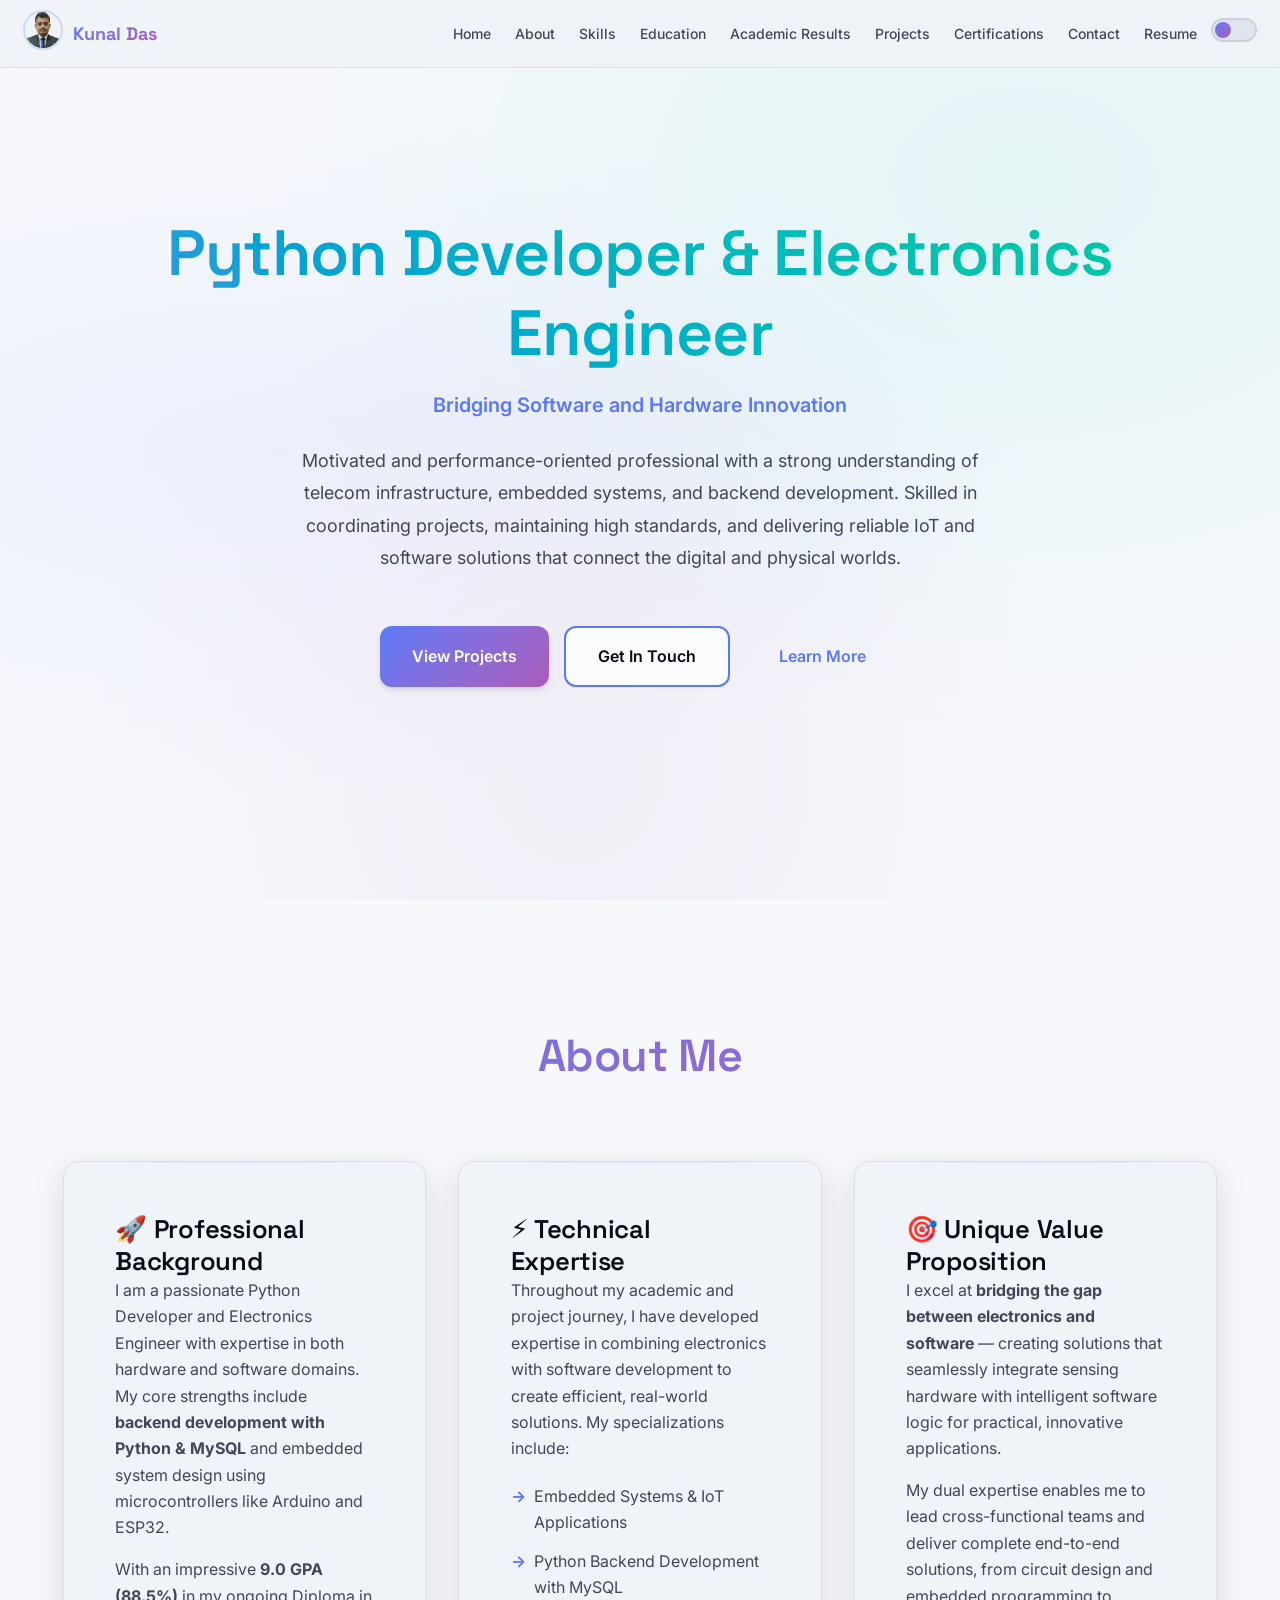
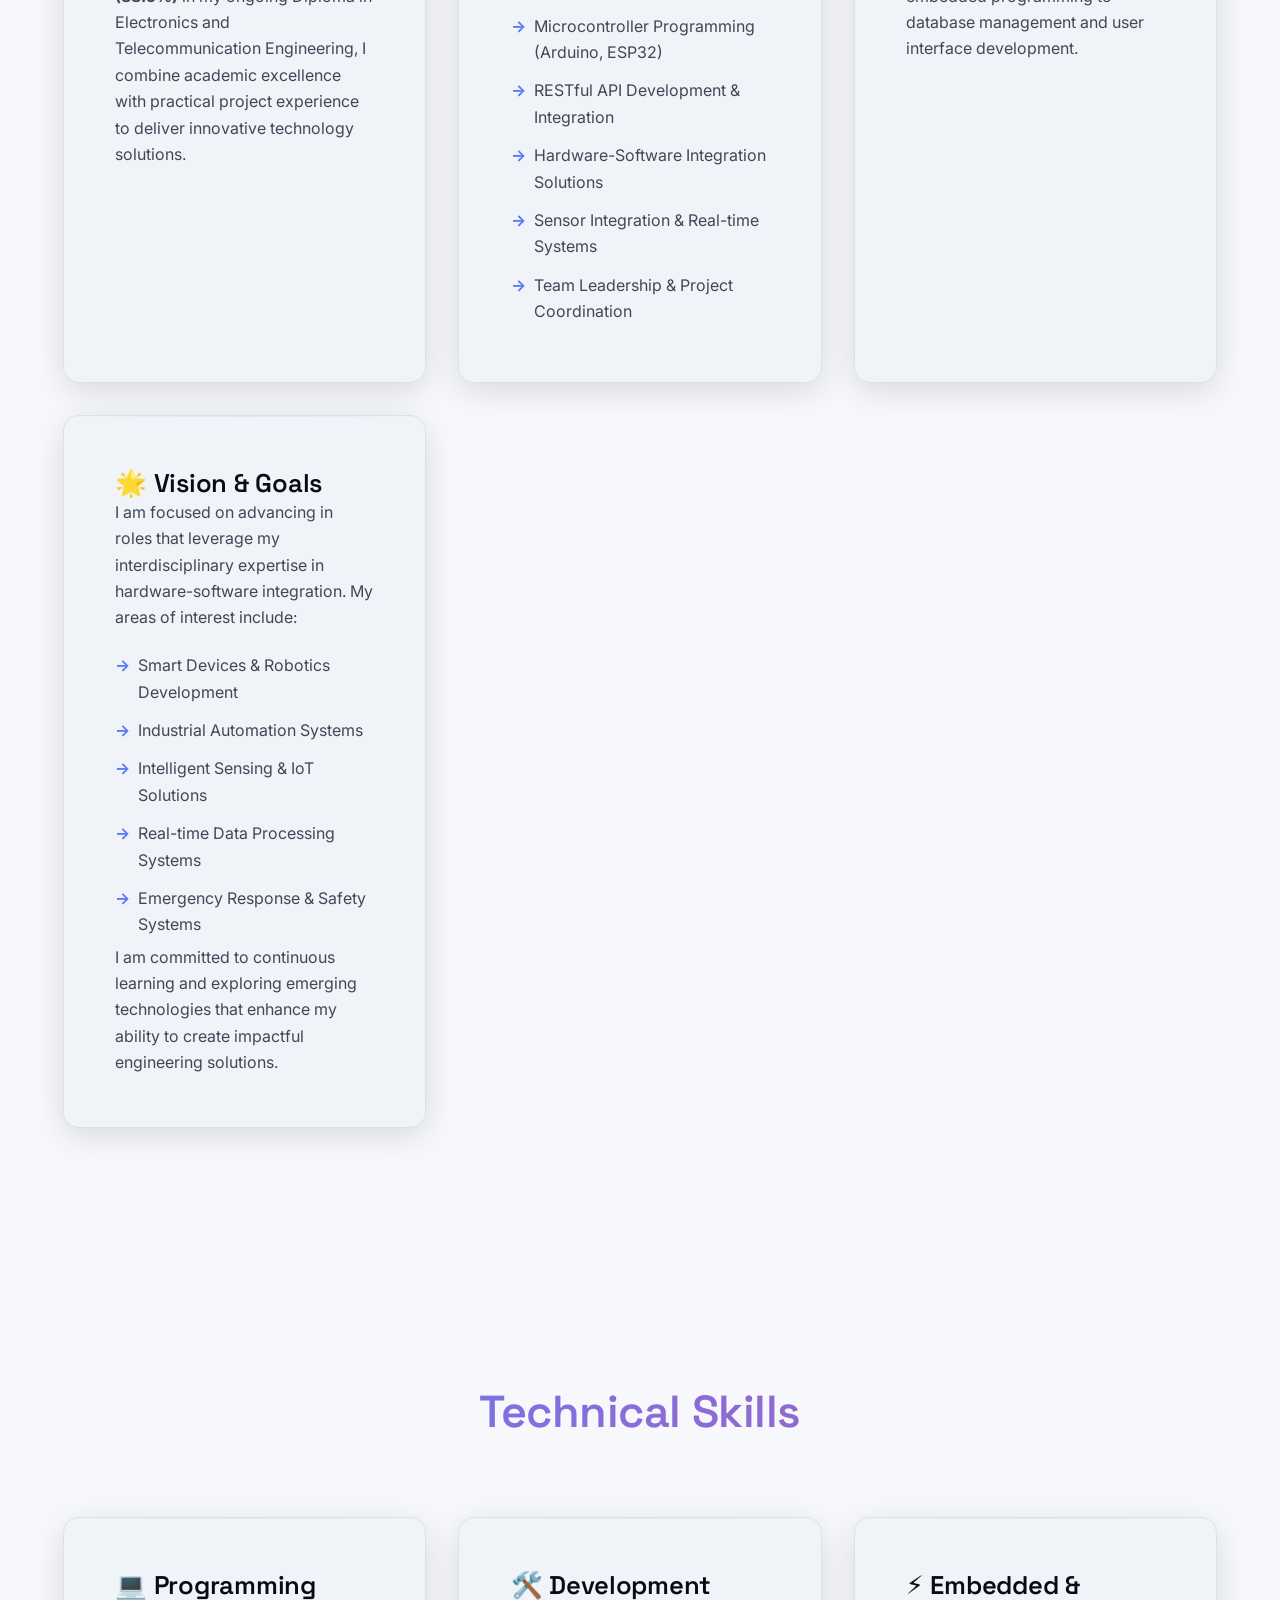
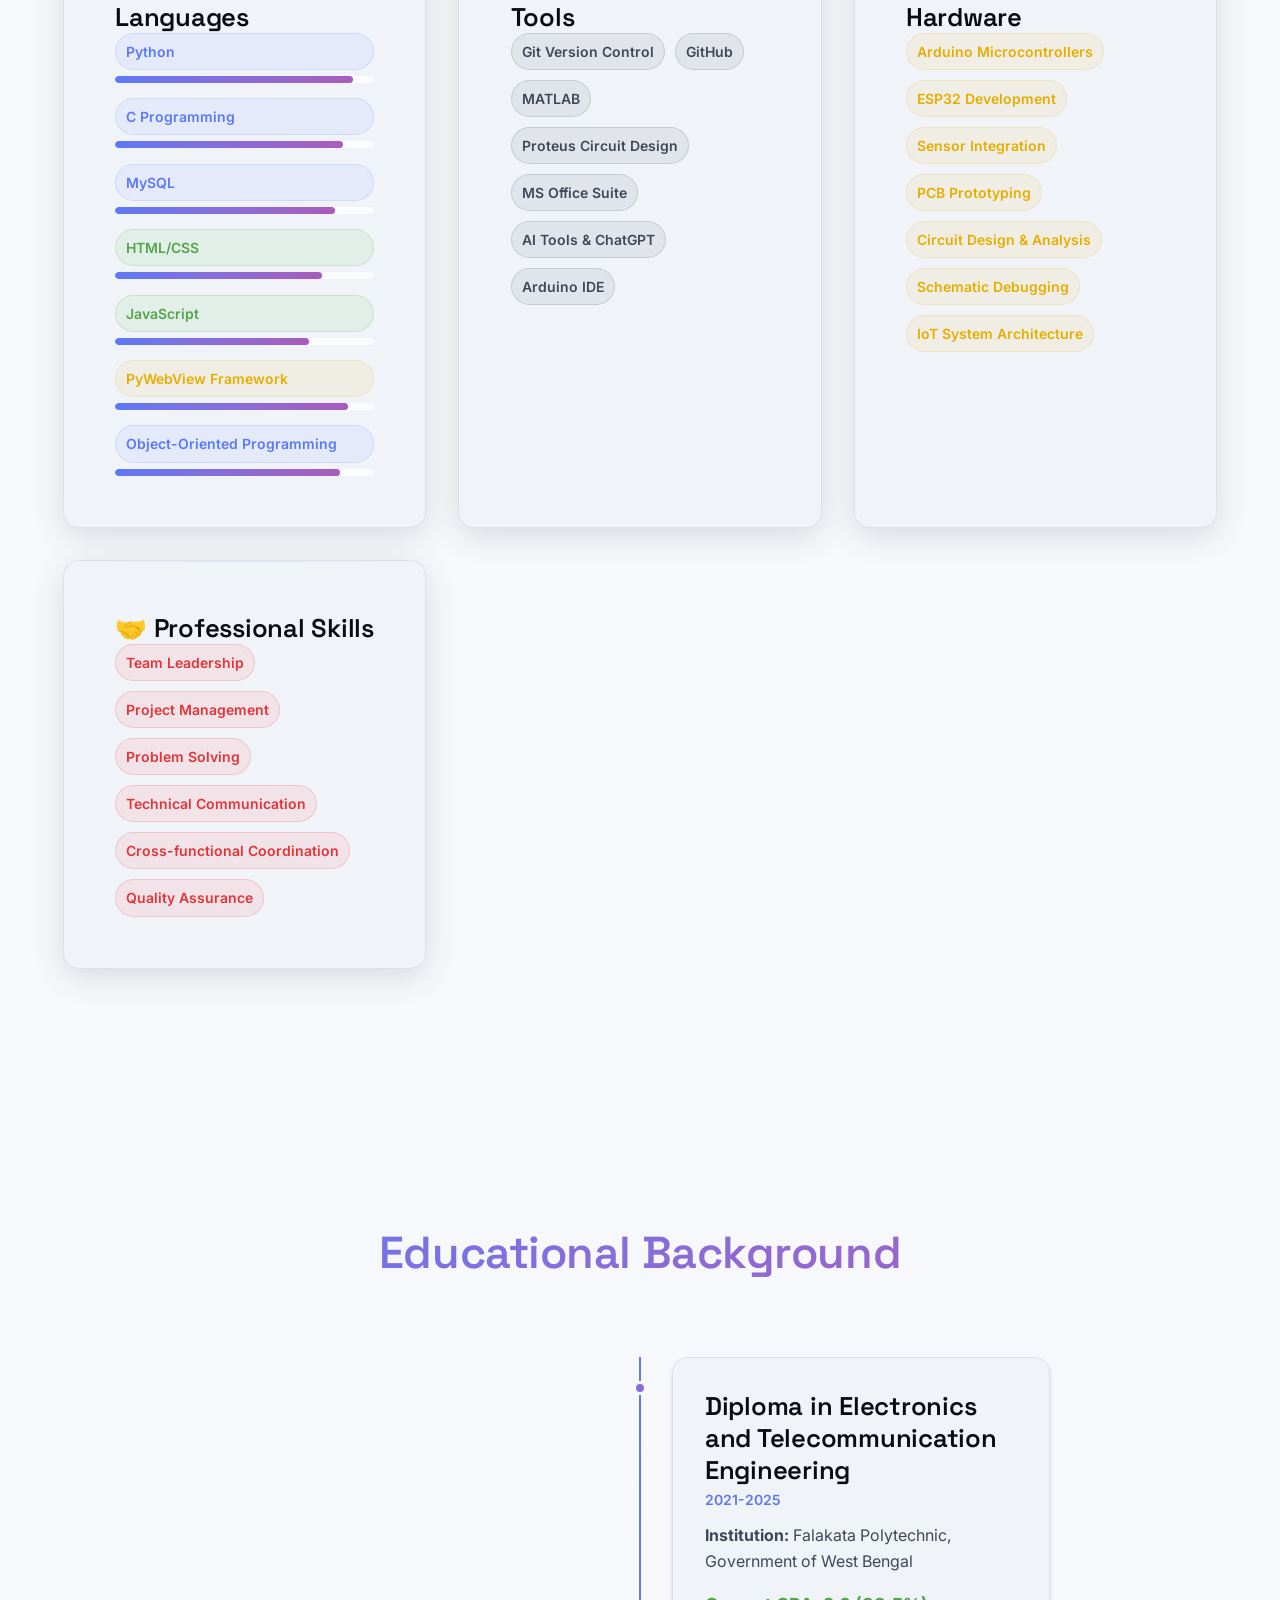
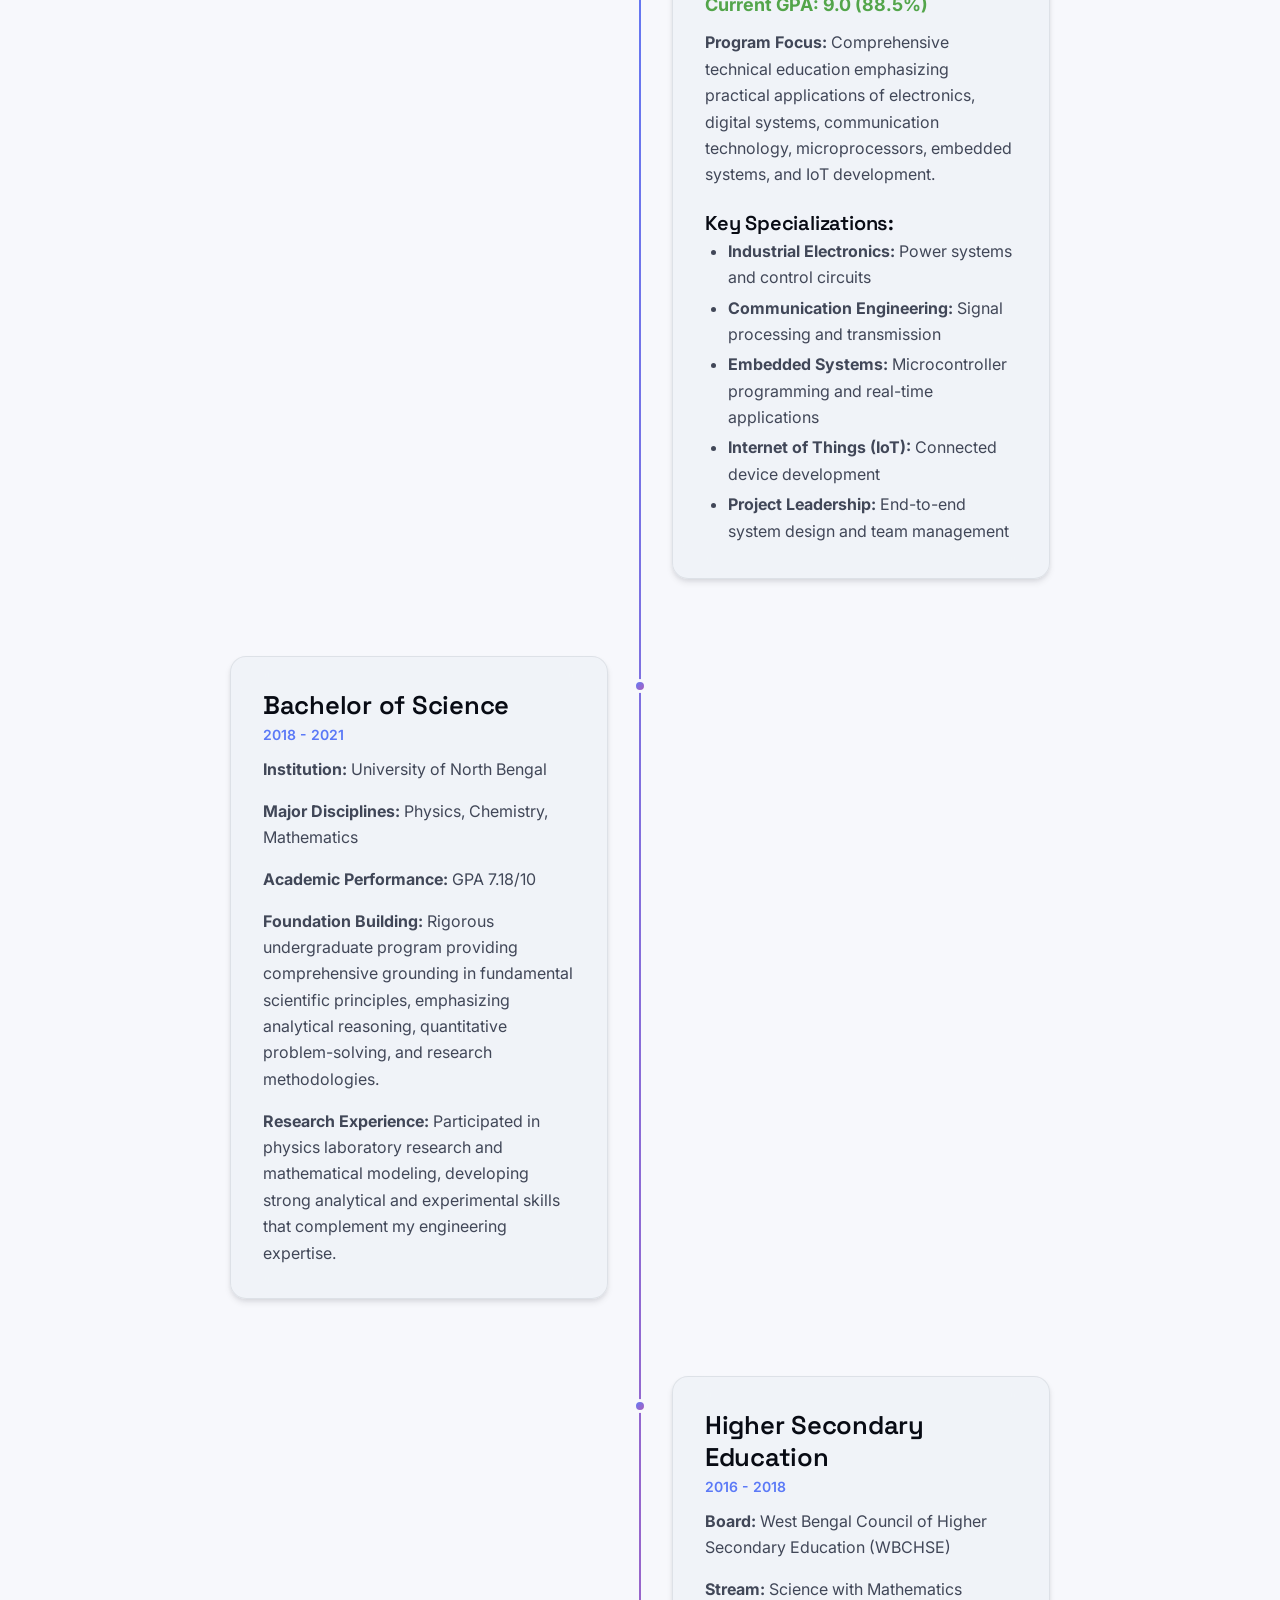
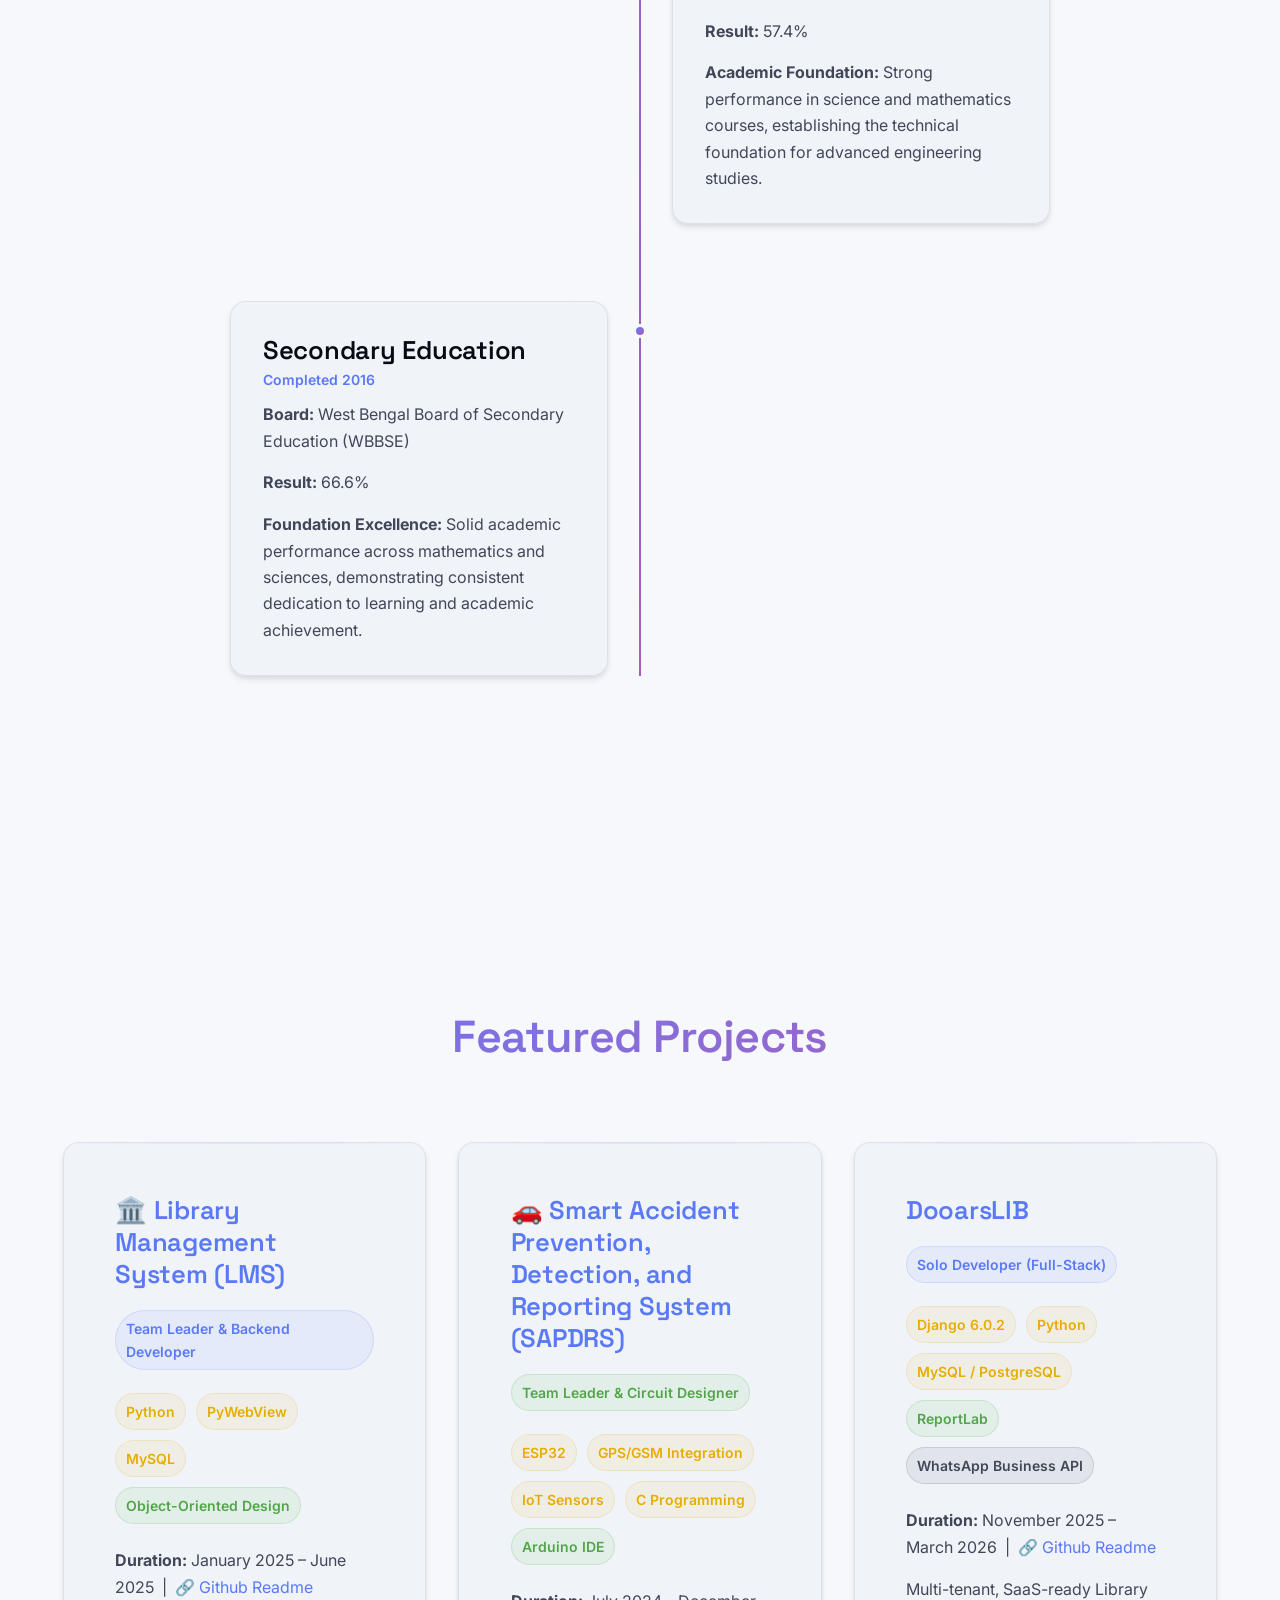
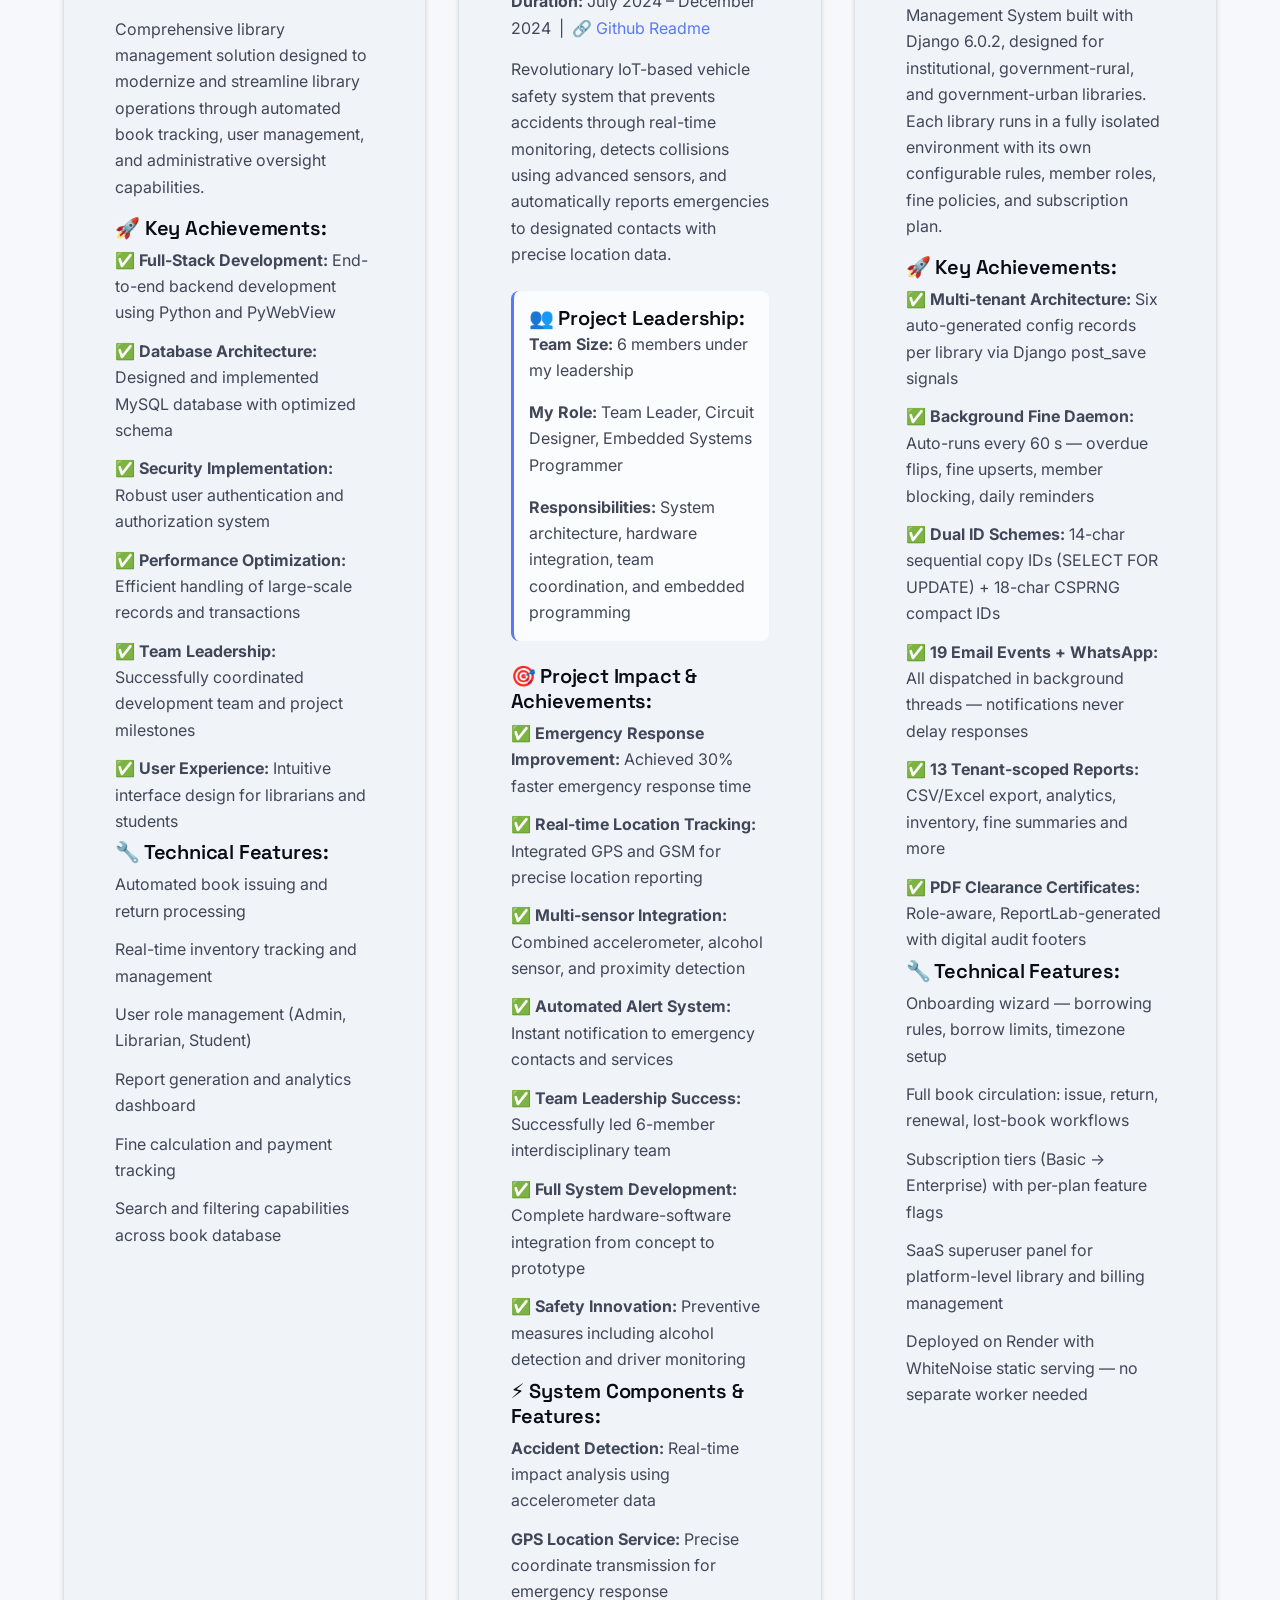
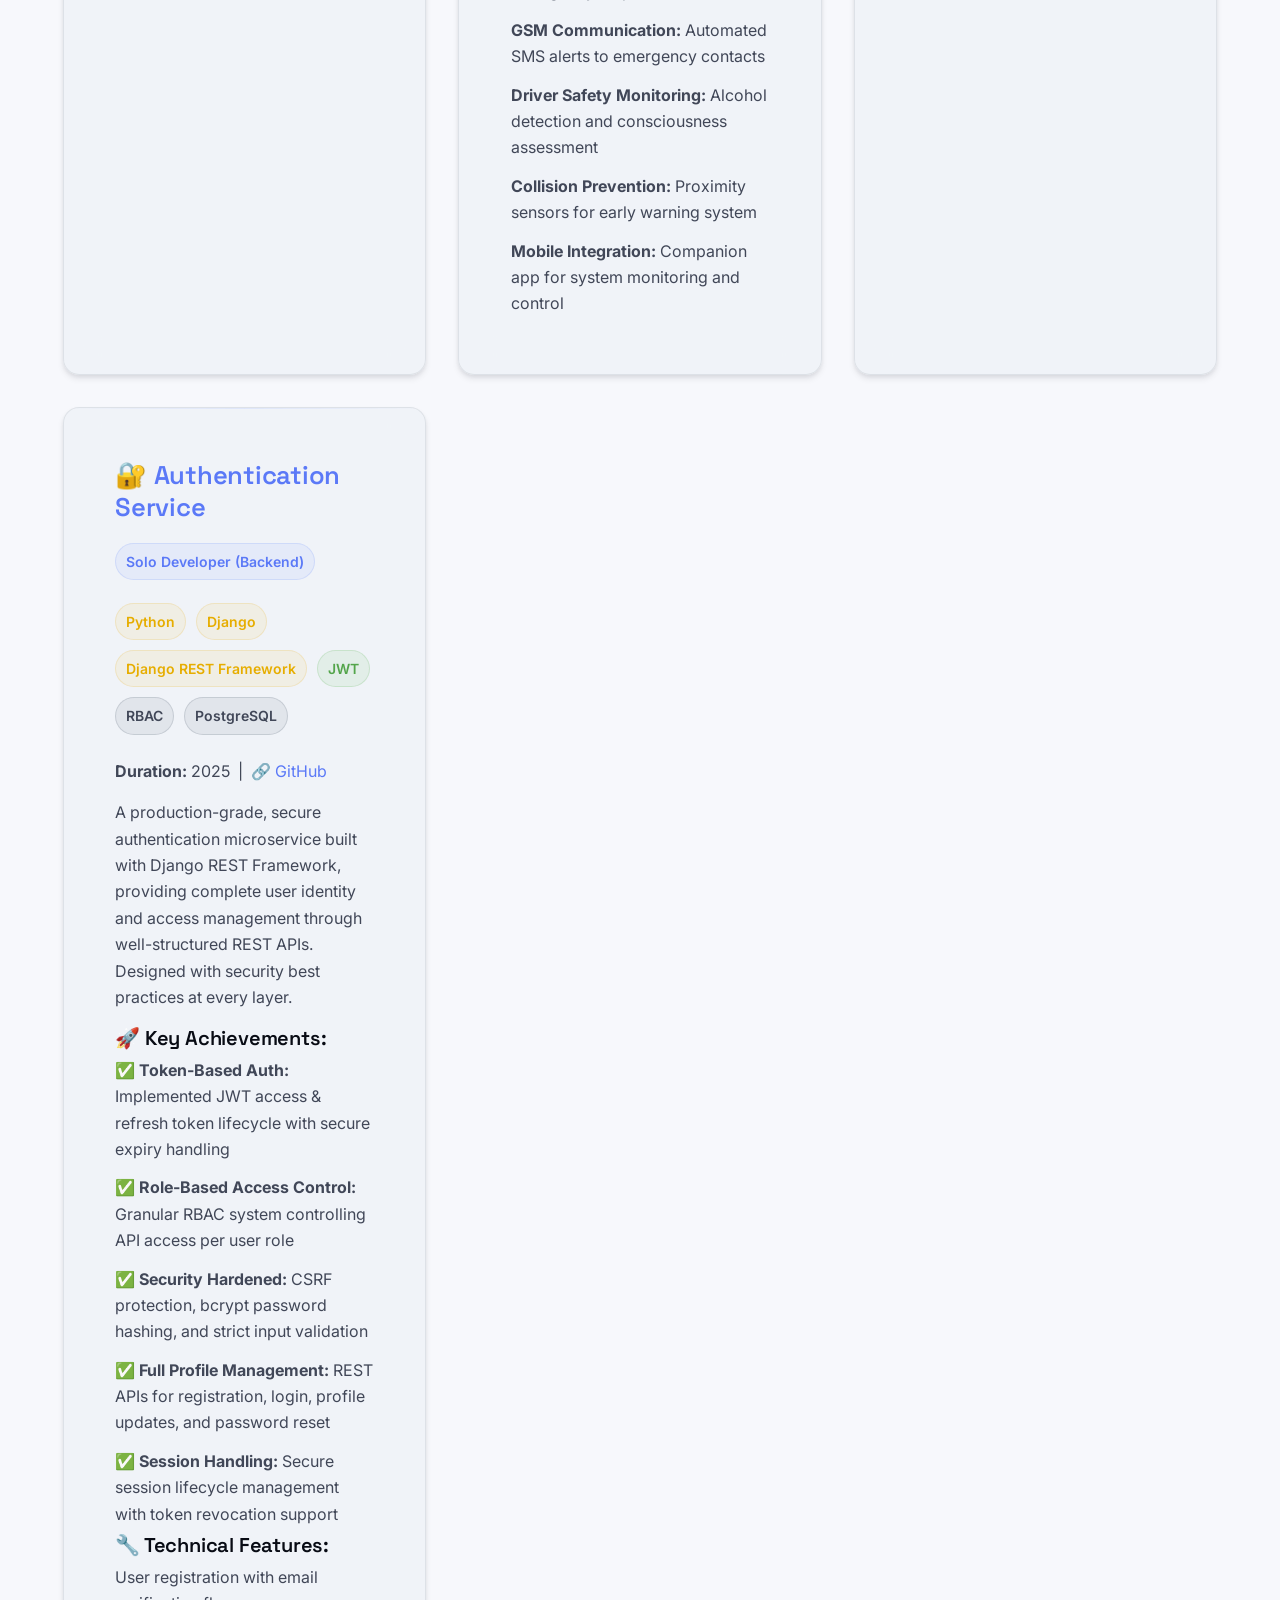
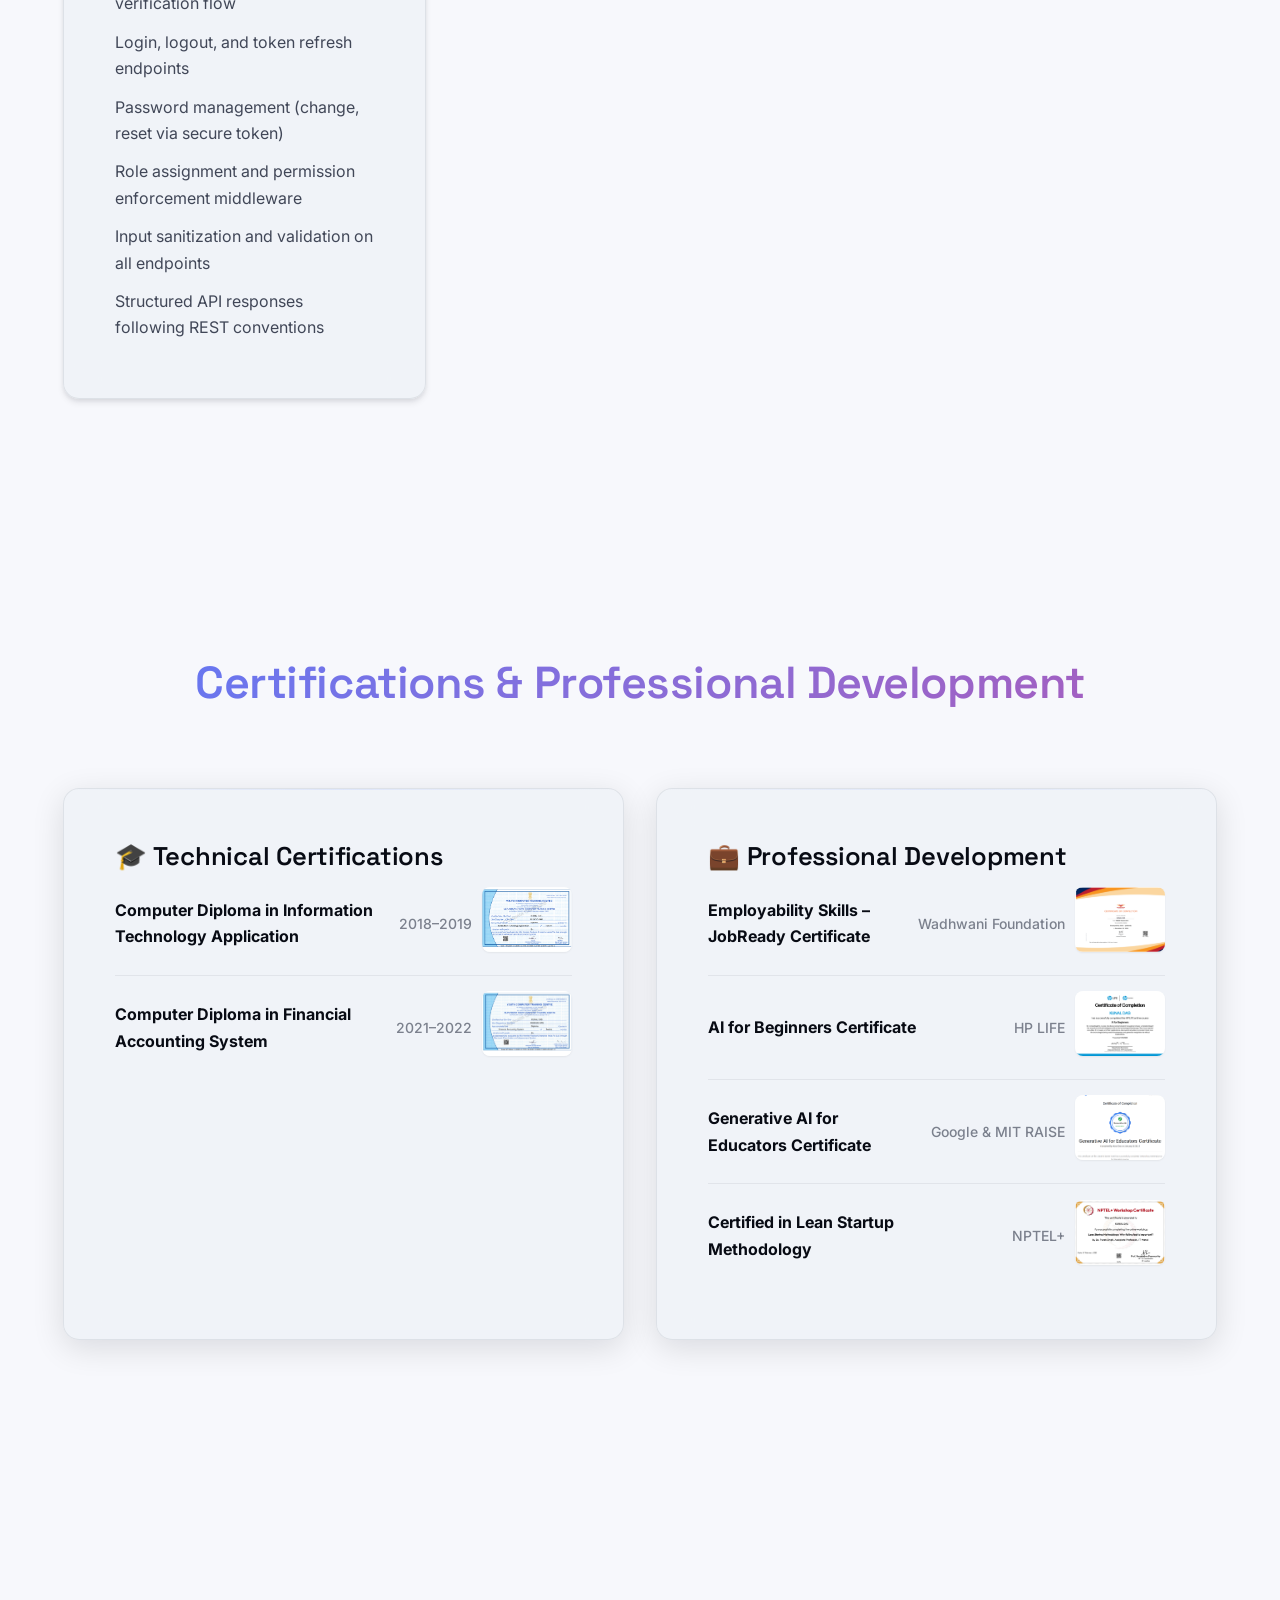
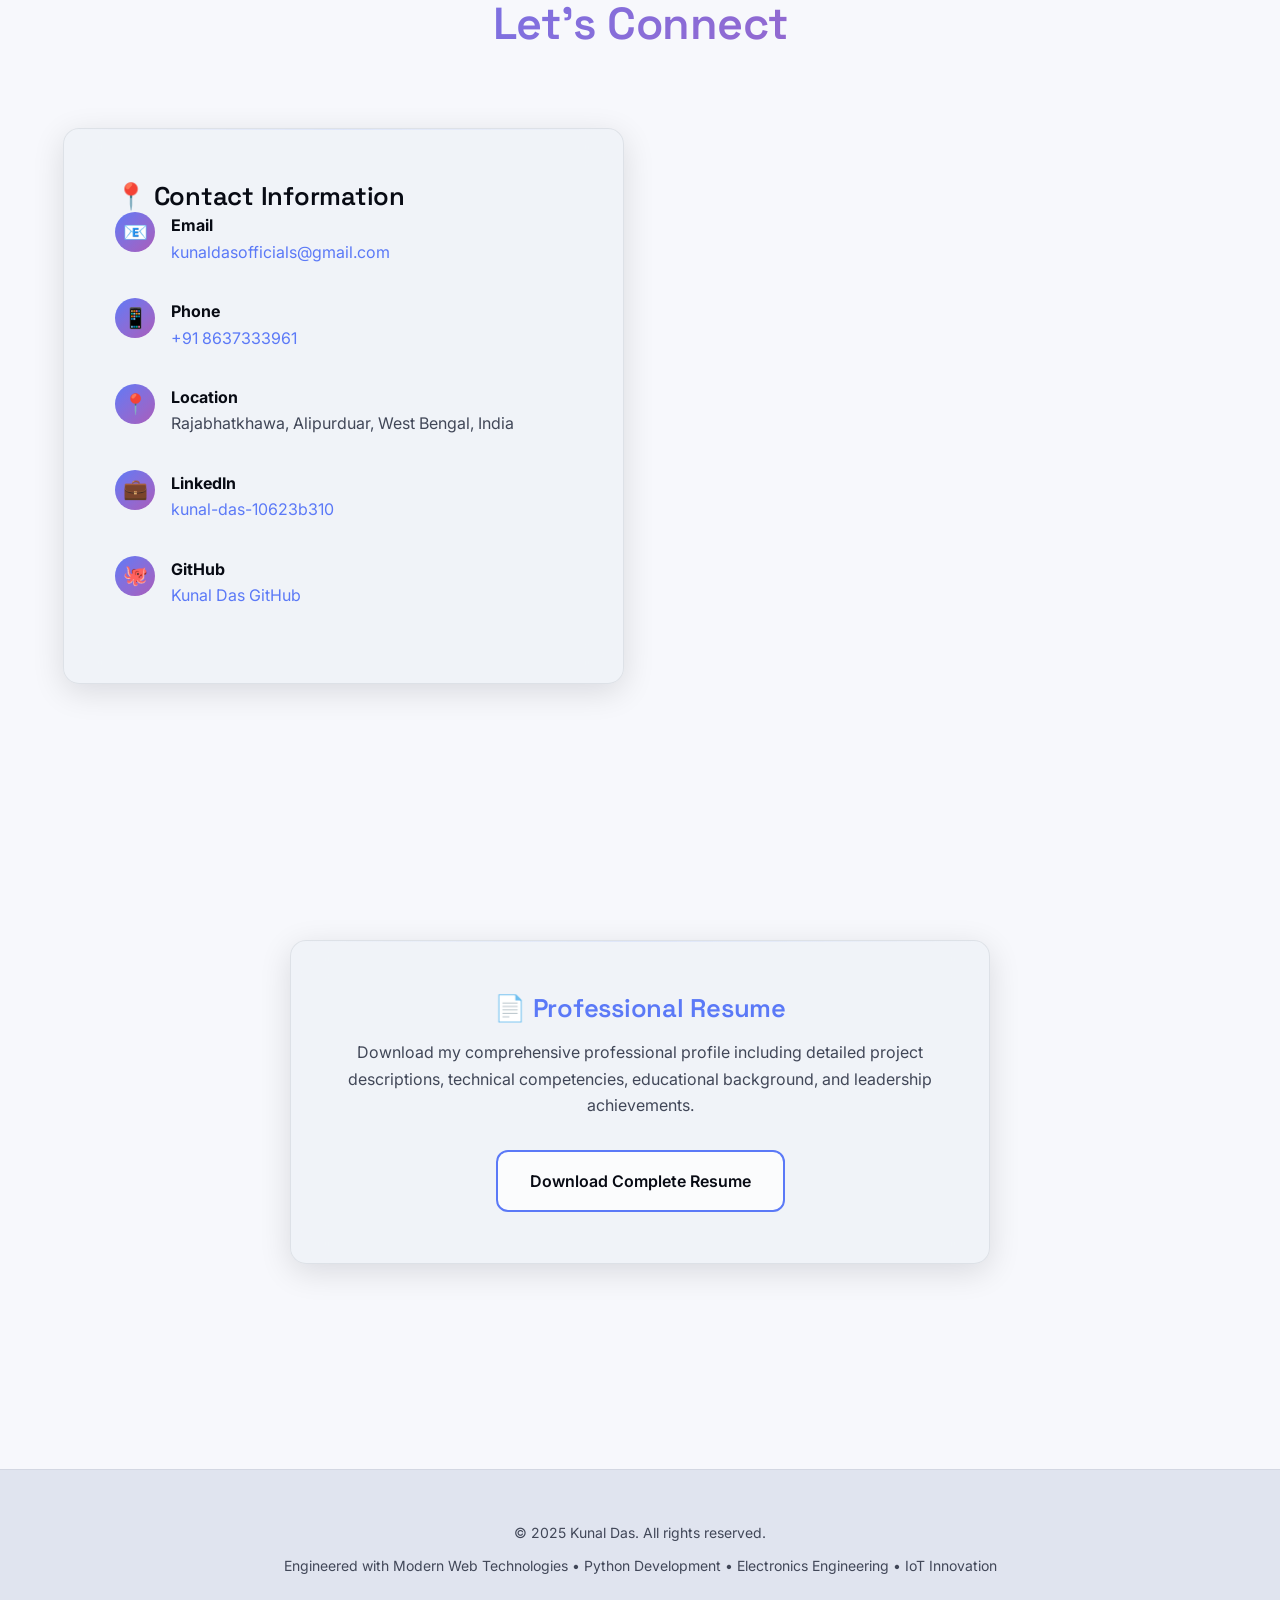
==== commit dbe6a204: "Add files via upload" ====
--- a/index.html
+++ b/index.html
@@ -295,8 +295,8 @@
                         <span class="badge badge-success">Object-Oriented Design</span>
                     </div>
                     
-                    <p class="project-timeline"><strong>Duration:</strong> January 2025 – June 2025</p>
-                    
+                    <!-- <p class="project-timeline"><strong>Duration:</strong> January 2025 – June 2025</p> -->
+                    <p class="project-timeline"><strong>Duration:</strong> January 2025 – June 2025 &nbsp;|&nbsp; <a href="https://github.com/kunaldas-kd/LibNexa#readme" target="_blank" rel="noopener">🔗 Github Readme</a></p>
                     <p class="project-description">
                         Comprehensive library management solution designed to modernize and streamline library operations through 
                         automated book tracking, user management, and administrative oversight capabilities.
@@ -342,7 +342,7 @@
                         <span class="badge badge-success">Arduino IDE</span>
                     </div>
                     
-                    <p class="project-timeline"><strong>Duration:</strong> July 2024 – December 2024</p>
+                    <p class="project-timeline"><strong>Duration:</strong> July 2024 – December 2024 &nbsp;|&nbsp; <a href="https://github.com/kunaldas-kd/SAPDRS#readme" target="_blank" rel="noopener">🔗 Github Readme</a></p>
                     
                     <p class="project-description">
                         Revolutionary IoT-based vehicle safety system that prevents accidents through real-time monitoring, 
@@ -386,7 +386,8 @@
                 <!-- DooarsLIB -->
                 <div class="glass-card project-card">
                     <div class="project-header">
-                        <h3><img src="assets/DooarsLIB.png" alt="DooarsLIB Logo" class="skill-icon"> DooarsLIB</h3>
+                        <!-- <img src="assets/DooarsLIB.png" alt="DooarsLIB Logo" class="skill-icon">  -->
+                        <h3>DooarsLIB</h3>
                         <span class="badge badge-primary">Solo Developer (Full-Stack)</span>
                     </div>
 
@@ -398,8 +399,8 @@
                         <span class="badge badge-secondary">WhatsApp Business API</span>
                     </div>
 
-                    <p class="project-timeline"><strong>Duration:</strong> 2025 – Present &nbsp;|&nbsp; <a href="https://dooars-granthika.onrender.com" target="_blank" rel="noopener">🔗 Live Demo</a></p>
-
+                    <!-- <p class="project-timeline"><strong>Duration:</strong> November 2025 – March 2026 &nbsp;|&nbsp; <a href="https://dooars-granthika.onrender.com" target="_blank" rel="noopener">🔗 Live Demo</a></p> -->
+                    <p class="project-timeline"><strong>Duration:</strong> November 2025 – March 2026 &nbsp;|&nbsp; <a href="https://github.com/kunaldas-kd/Dooars-Granthika#readme" target="_blank" rel="noopener">🔗 Github Readme</a></p>
                     <p class="project-description">
                         Multi-tenant, SaaS-ready Library Management System built with Django 6.0.2, designed for institutional,
                         government-rural, and government-urban libraries. Each library runs in a fully isolated environment with
@@ -426,6 +427,54 @@
                             <li>Subscription tiers (Basic → Enterprise) with per-plan feature flags</li>
                             <li>SaaS superuser panel for platform-level library and billing management</li>
                             <li>Deployed on Render with WhiteNoise static serving — no separate worker needed</li>
+                        </ul>
+                    </div>
+                </div>
+
+                <!-- Authentication Service -->
+                <div class="glass-card project-card">
+                    <div class="project-header">
+                        <h3>🔐 Authentication Service</h3>
+                        <span class="badge badge-primary">Solo Developer (Backend)</span>
+                    </div>
+
+                    <div class="project-tech">
+                        <span class="badge badge-warning">Python</span>
+                        <span class="badge badge-warning">Django</span>
+                        <span class="badge badge-warning">Django REST Framework</span>
+                        <span class="badge badge-success">JWT</span>
+                        <span class="badge badge-secondary">RBAC</span>
+                        <span class="badge badge-secondary">PostgreSQL</span>
+                    </div>
+
+                    <p class="project-timeline"><strong>Duration:</strong> 2025 &nbsp;|&nbsp; <a href="https://github.com/kunaldas-kd" target="_blank" rel="noopener">🔗 GitHub</a></p>
+
+                    <p class="project-description">
+                        A production-grade, secure authentication microservice built with Django REST Framework,
+                        providing complete user identity and access management through well-structured REST APIs.
+                        Designed with security best practices at every layer.
+                    </p>
+
+                    <div class="project-highlights">
+                        <h4>🚀 Key Achievements:</h4>
+                        <ul>
+                            <li>✅ <strong>Token-Based Auth:</strong> Implemented JWT access & refresh token lifecycle with secure expiry handling</li>
+                            <li>✅ <strong>Role-Based Access Control:</strong> Granular RBAC system controlling API access per user role</li>
+                            <li>✅ <strong>Security Hardened:</strong> CSRF protection, bcrypt password hashing, and strict input validation</li>
+                            <li>✅ <strong>Full Profile Management:</strong> REST APIs for registration, login, profile updates, and password reset</li>
+                            <li>✅ <strong>Session Handling:</strong> Secure session lifecycle management with token revocation support</li>
+                        </ul>
+                    </div>
+
+                    <div class="project-features">
+                        <h4>🔧 Technical Features:</h4>
+                        <ul>
+                            <li>User registration with email verification flow</li>
+                            <li>Login, logout, and token refresh endpoints</li>
+                            <li>Password management (change, reset via secure token)</li>
+                            <li>Role assignment and permission enforcement middleware</li>
+                            <li>Input sanitization and validation on all endpoints</li>
+                            <li>Structured API responses following REST conventions</li>
                         </ul>
                     </div>
                 </div>
@@ -555,7 +604,7 @@
                             <span class="contact-icon">📧</span>
                             <div>
                                 <strong>Email</strong>
-                                <p><a href="/cdn-cgi/l/email-protection#abc0dec5cac7cfcad89e98999b9b9aebc4dedfc7c4c4c085c8c4c6"><span class="__cf_email__" data-cfemail="ee859b808f828a8f9ddbdddcdededfae819b9a82818185c08d8183">[email&#160;protected]</span></a></p>
+                                <p><a href="kunaldasofficials@gmail.com"><span class="__cf_email__" data-cfemail="375c4259565b5356445851515e545e565b4477505a565e5b1954585a">kunaldasofficials@gmail.com</span></a></p>
                             </div>
                         </div>
                         <div class="contact-item">
@@ -584,7 +633,7 @@
                             <span class="contact-icon">🐙</span>
                             <div>
                                 <strong>GitHub</strong>
-                                <p><a href="https://github.com/NestiveTech" target="_blank" rel="noopener">NestiveTech</a></p>
+                                <p><a href="https://github.com/kunaldas-kd" target="_blank" rel="noopener">Kunal Das GitHub</a></p>
                             </div>
                         </div>
                         <!-- <div class="contact-item">
@@ -645,6 +694,7 @@
             </div>
         </div>
     </footer>
-
-    <!-- Floating Action Button -->
-    <button cl+    <!-- End of Footer -->
+    <script src="assets/js/main.js"></script>
+</body>
+</html>
--- a/style.css
+++ b/style.css
@@ -1269,4 +1269,28 @@
   .cert-year, .cert-provider { text-align: left; }
   .project-header { flex-direction: column; align-items: flex-start; }
   .contact-item { flex-direction: column; }
-}+}
+
+@media (max-width: 768px) {
+  .section-hero { padding: var(--space-3xl) var(--space-md); }
+  .hero-content { padding: var(--space-3xl) var(--space-md); }
+  .timeline::before { left: 20px; }
+  .timeline-item::before { left: 20px; }
+  .timeline-item:nth-child(odd)  .timeline-card,
+  .timeline-item:nth-child(even) .timeline-card {
+    margin-left: 48px;
+    margin-right: 0;
+  }
+  .nav-links { position: static; transform: none; opacity: 1; pointer-events: auto; }
+  .nav-toggle { display: none; }
+}
+
+@media (max-width: 1024px) {
+  .section-hero { padding: var(--space-3xl) var(--space-md); }
+  .hero-content { padding: var(--space-3xl) var(--space-md); }
+}
+
+@media (max-width: 1280px) {
+  .section-hero { padding: var(--space-3xl) var(--space-lg); }
+  .hero-content { padding: var(--space-3xl) var(--space-lg); }
+}
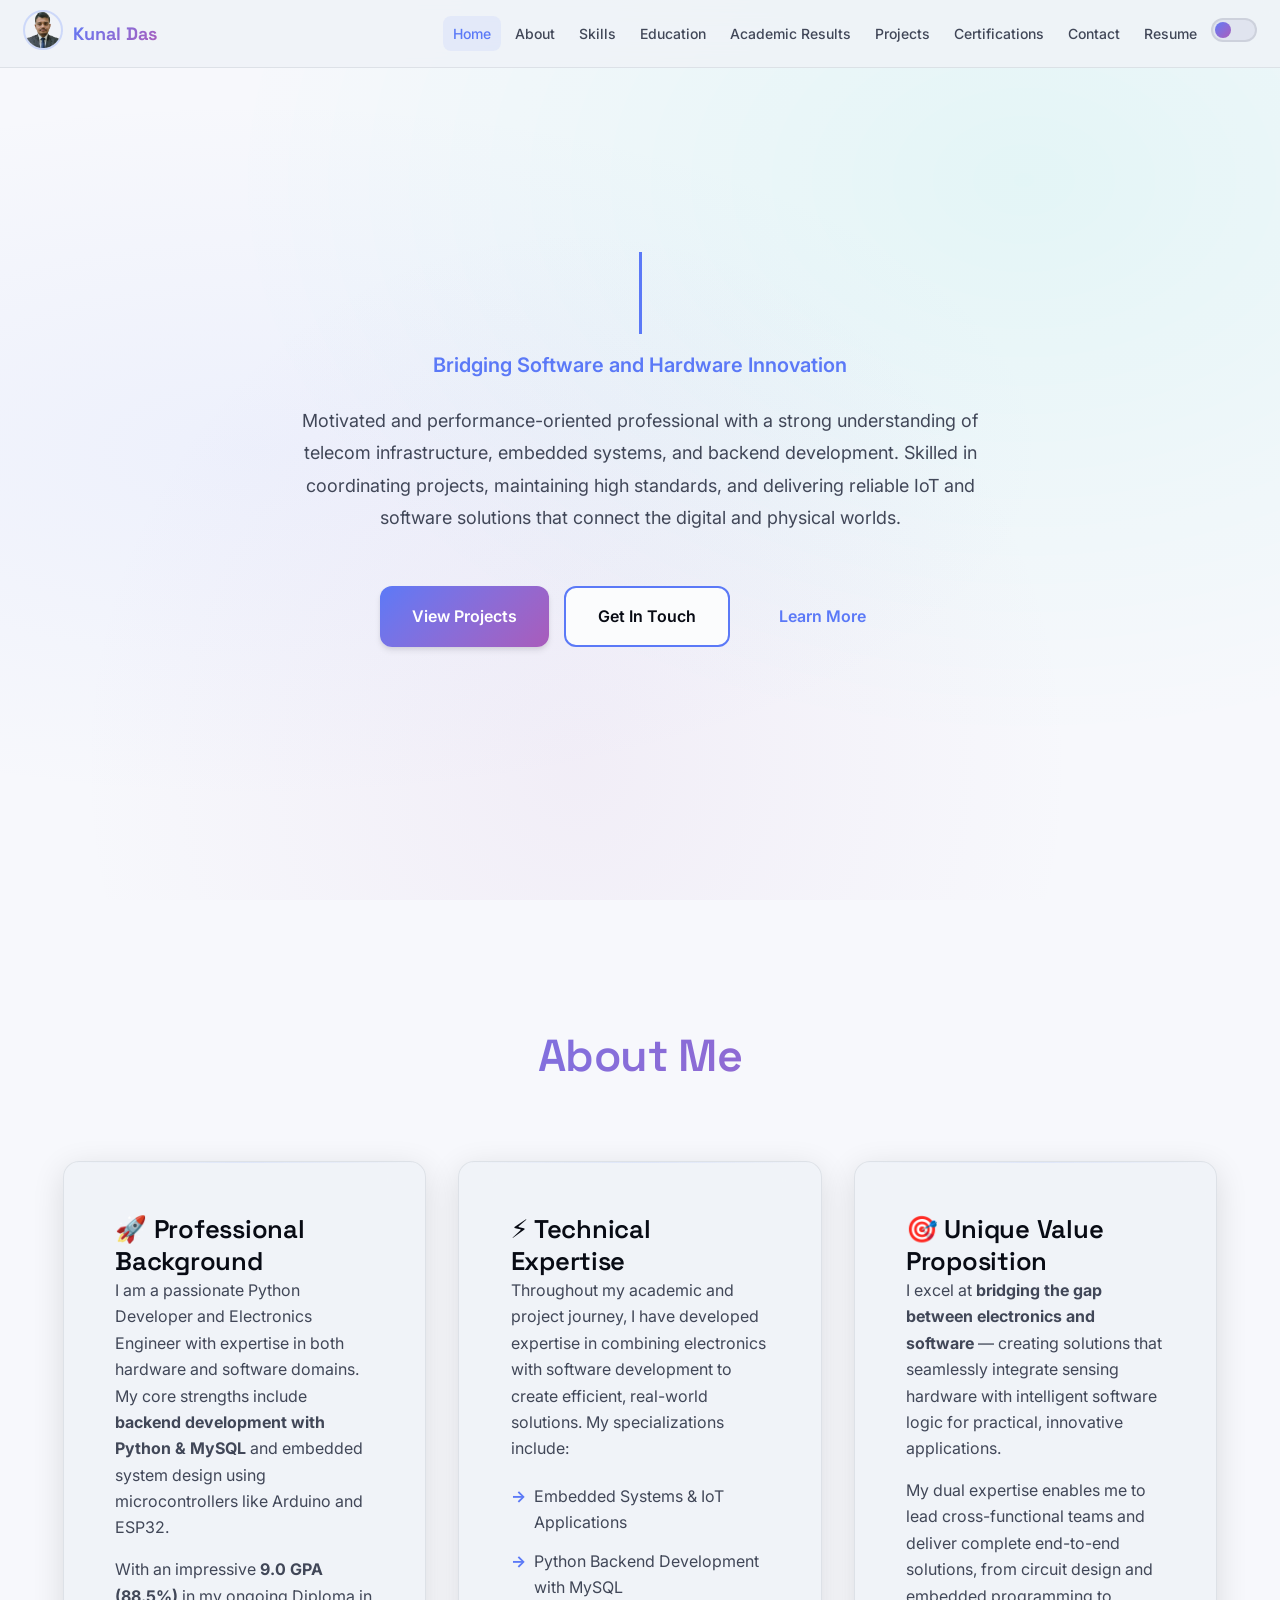
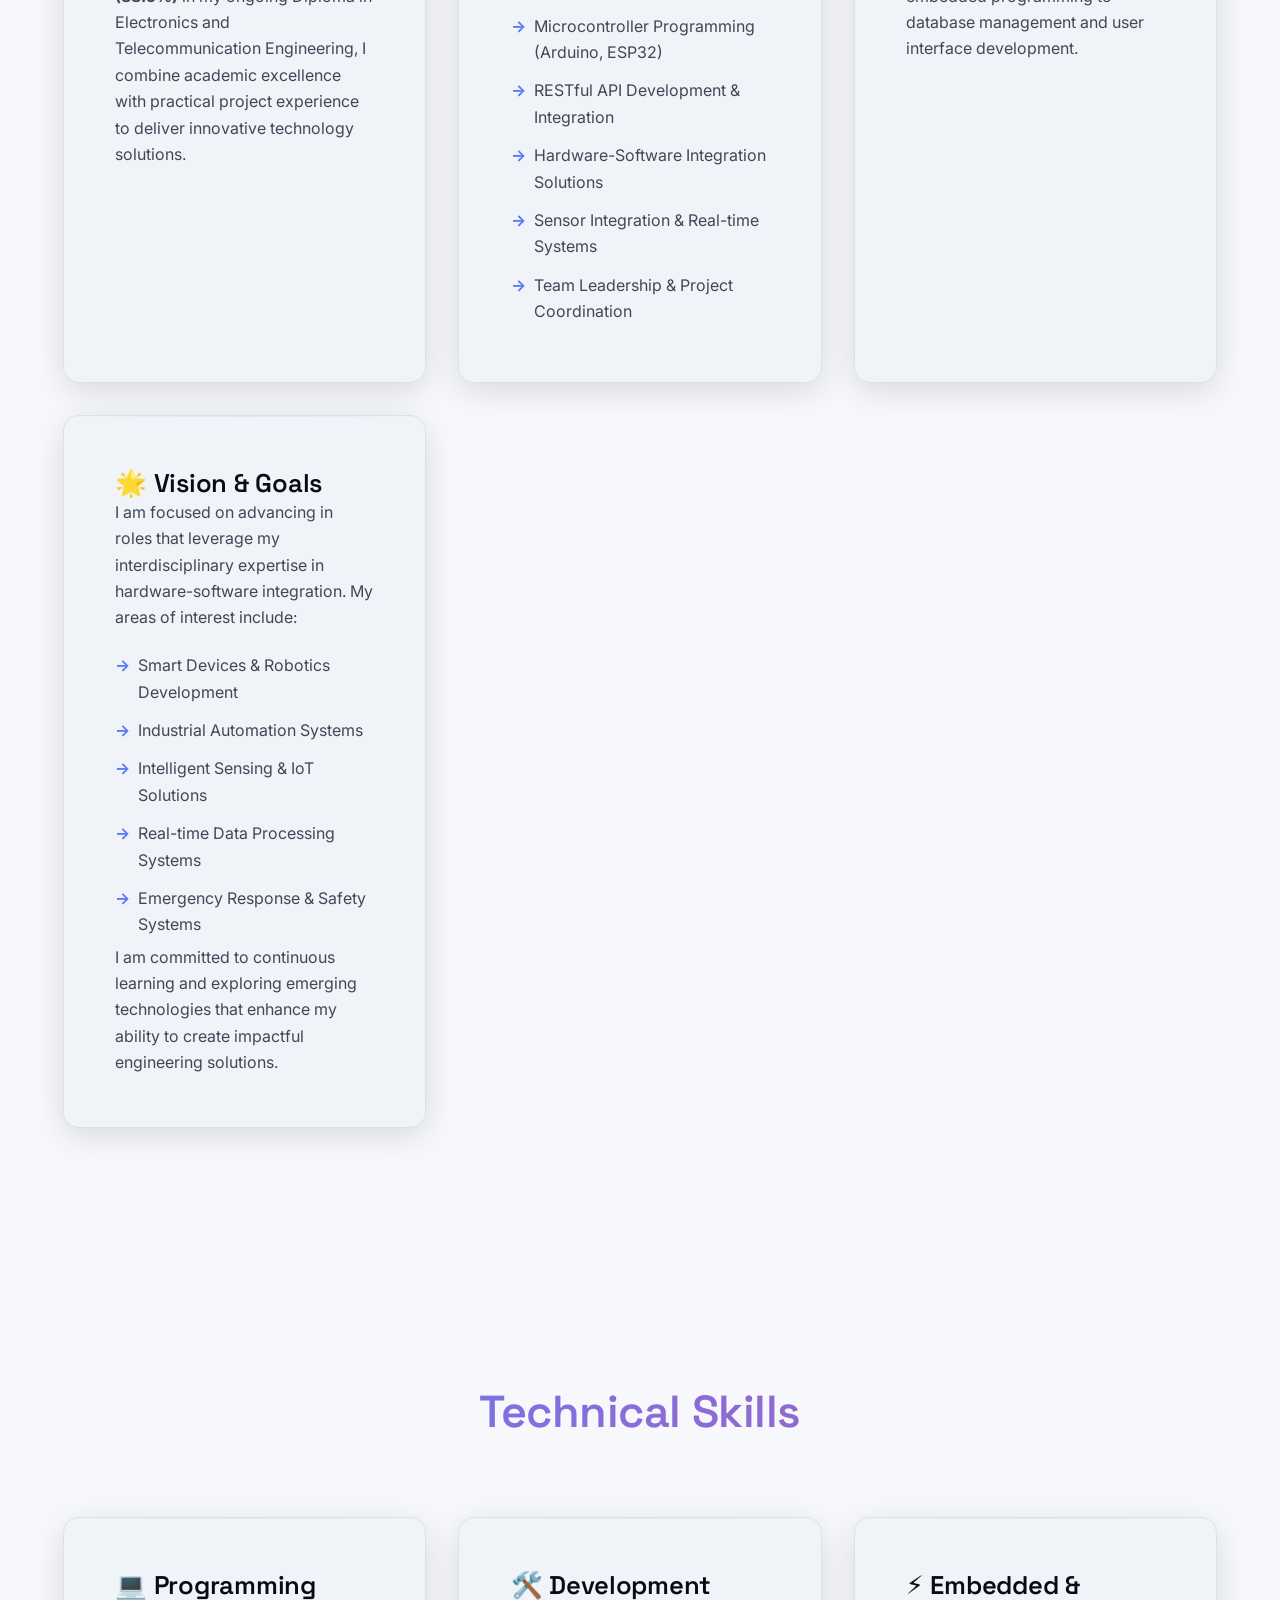
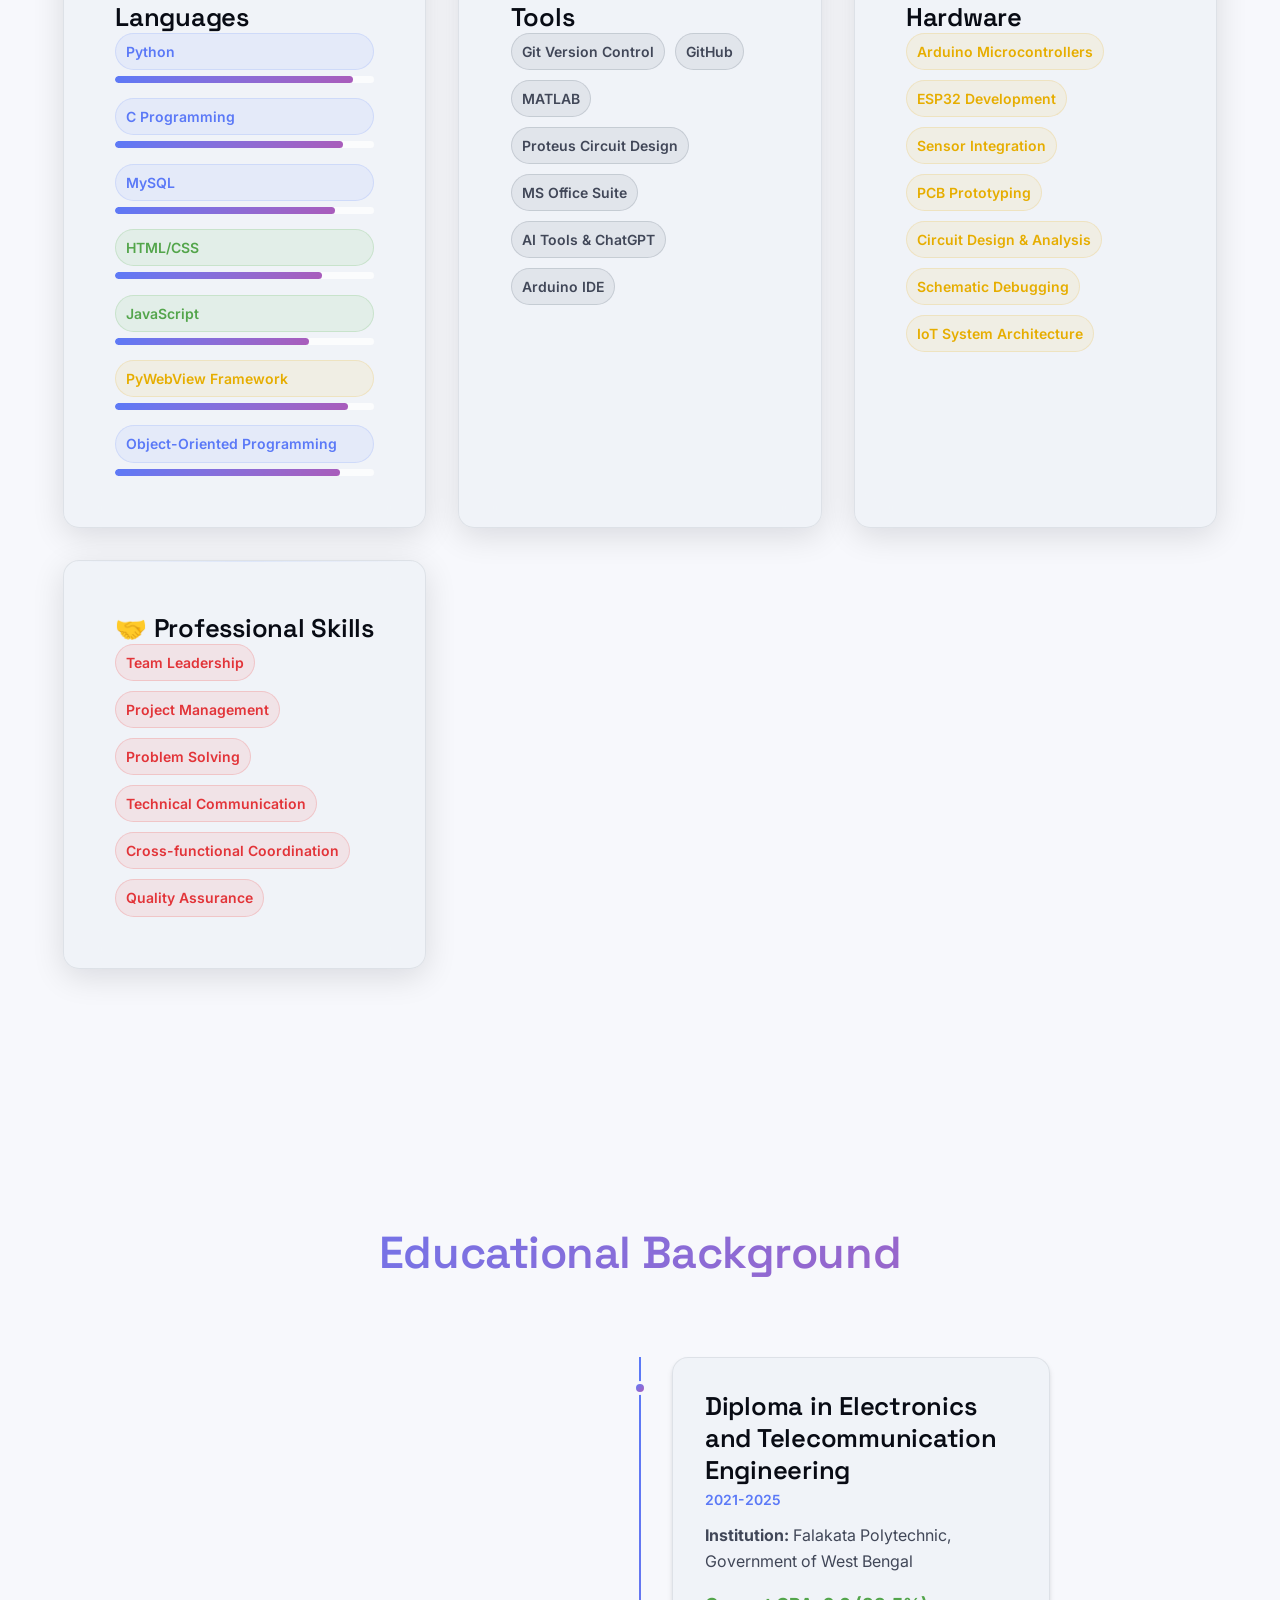
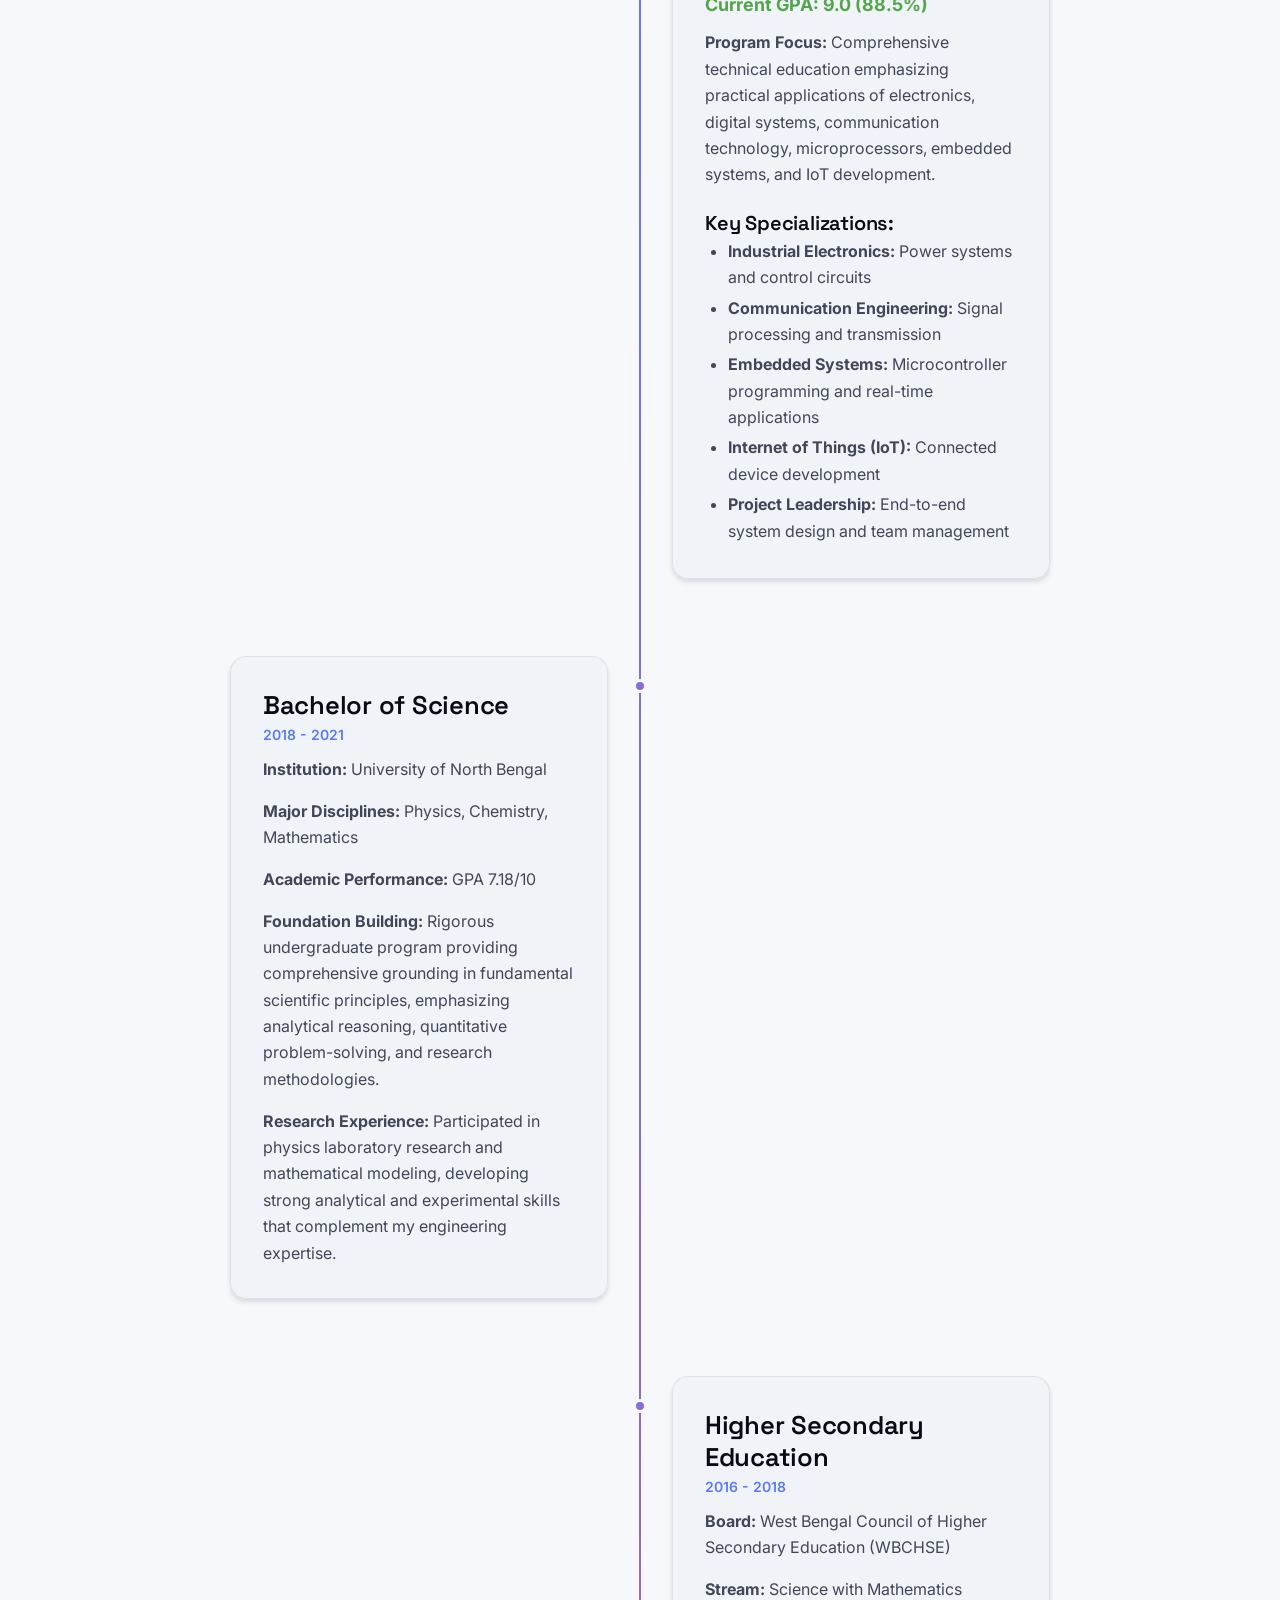
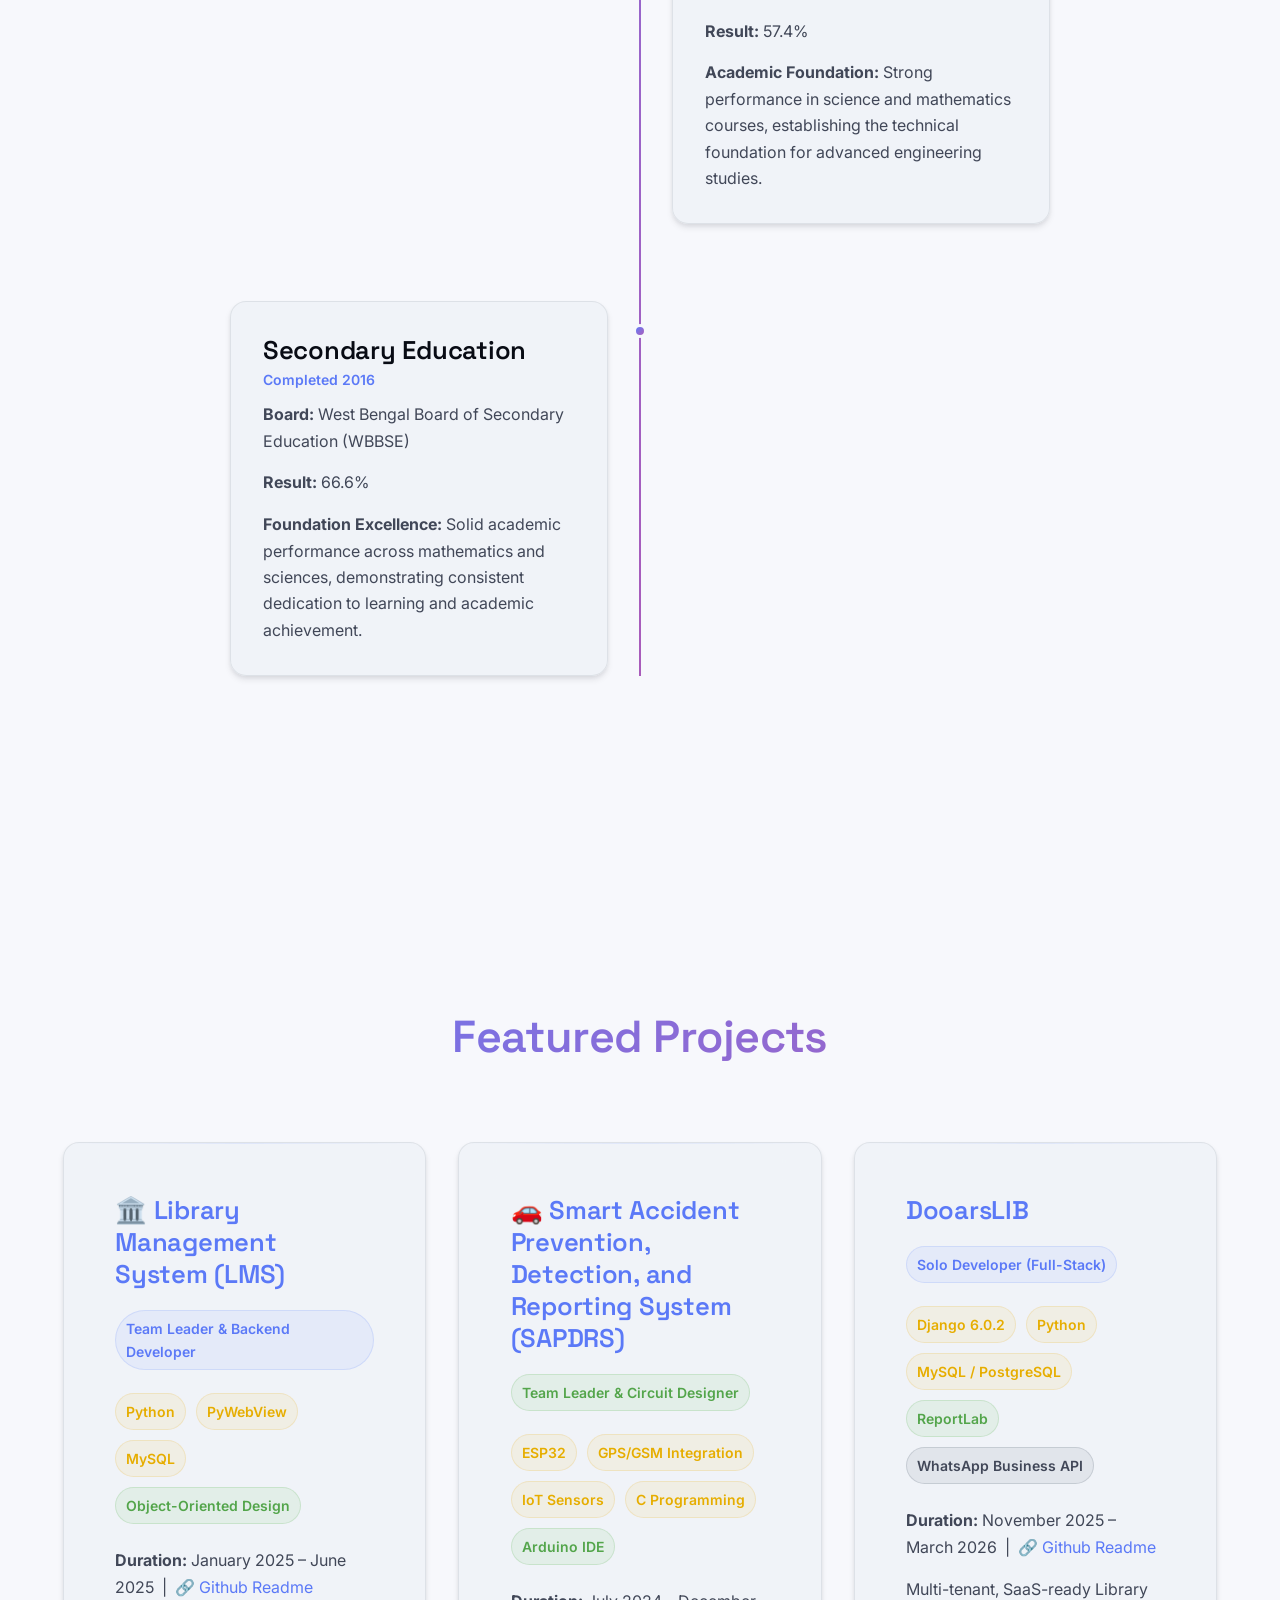
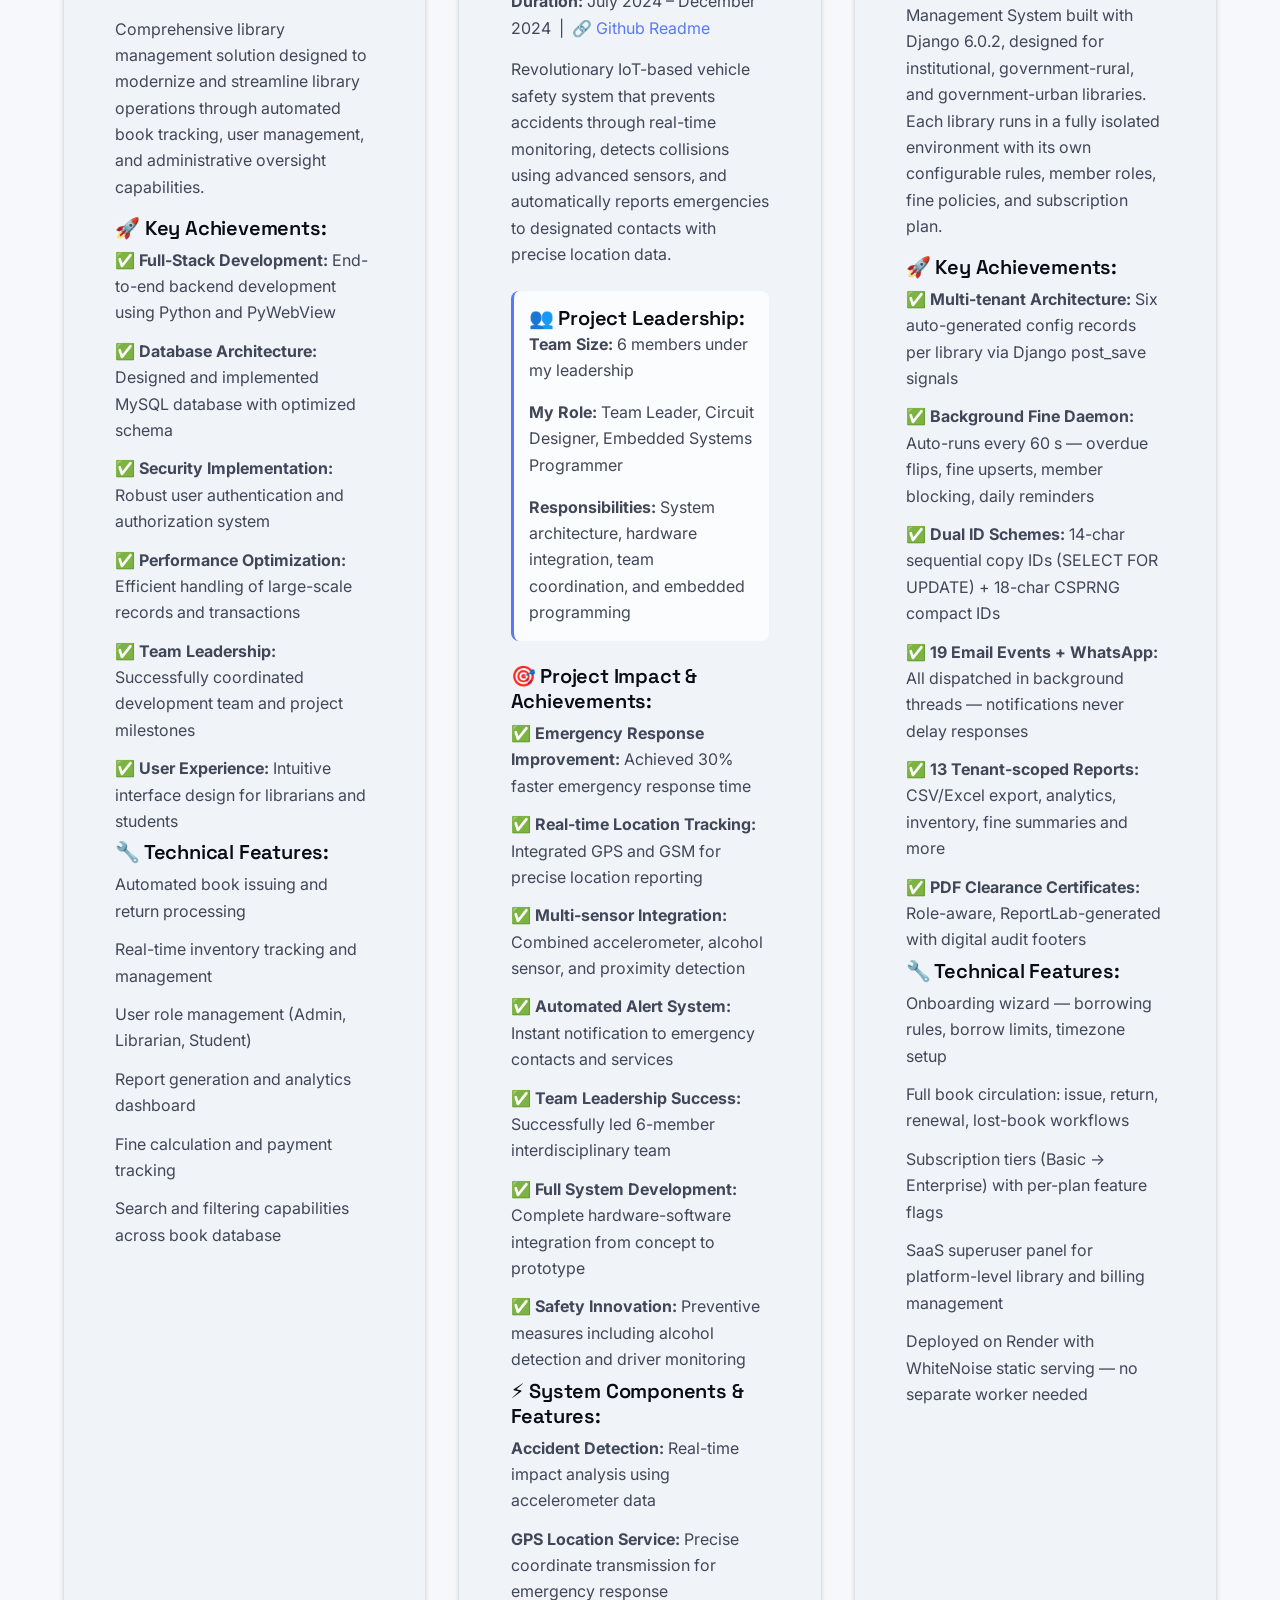
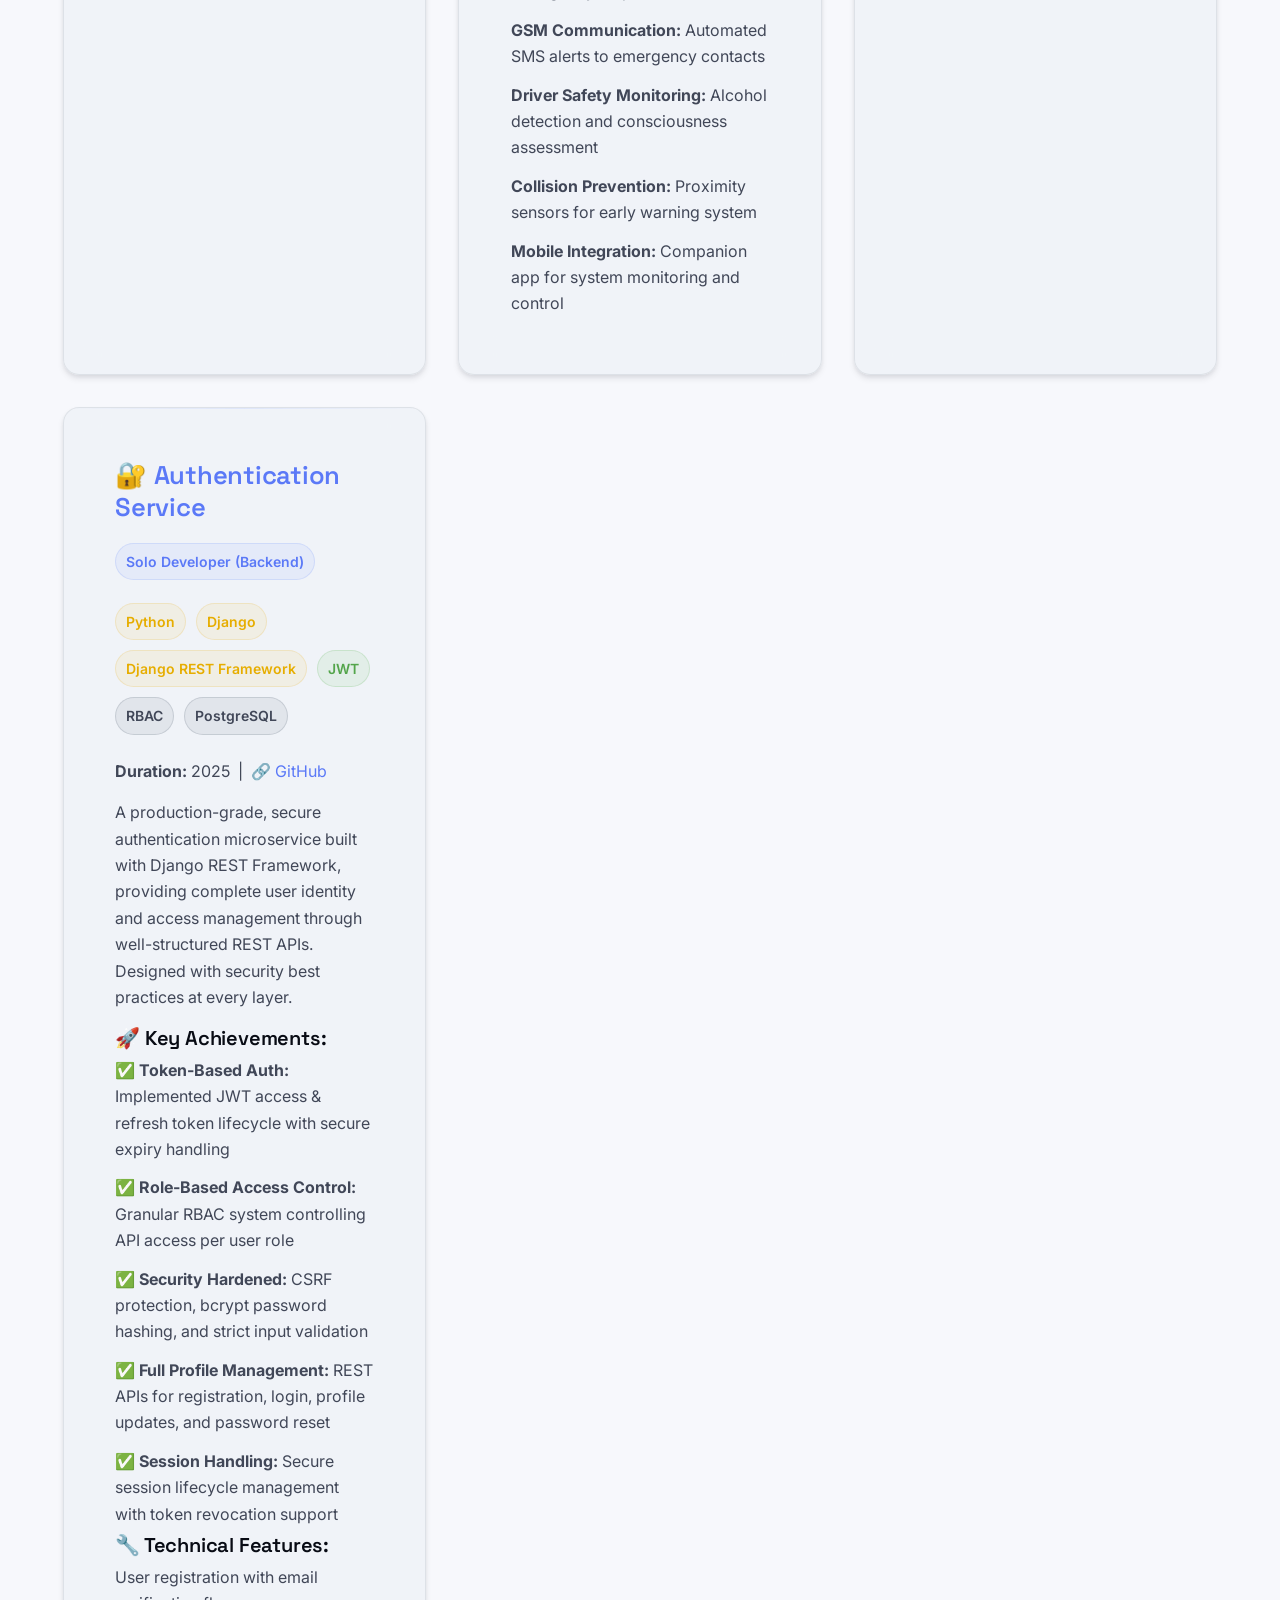
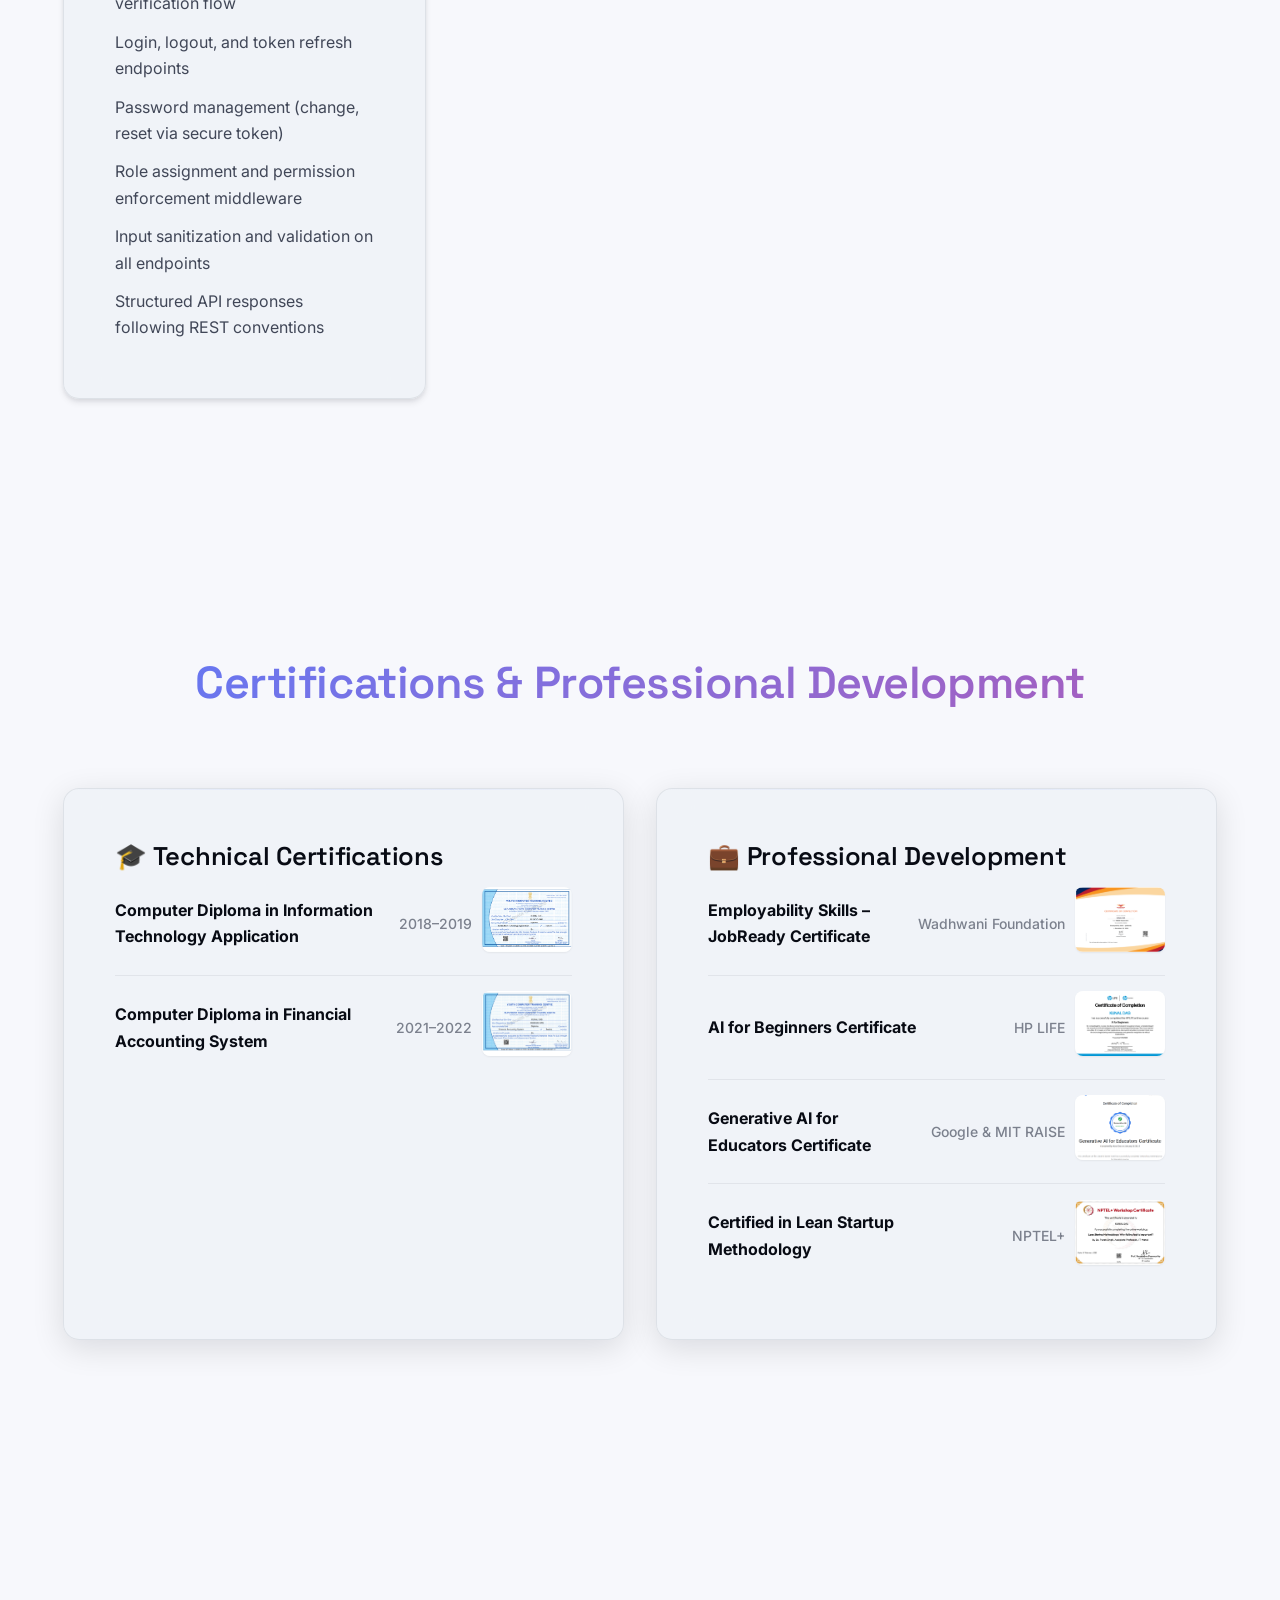
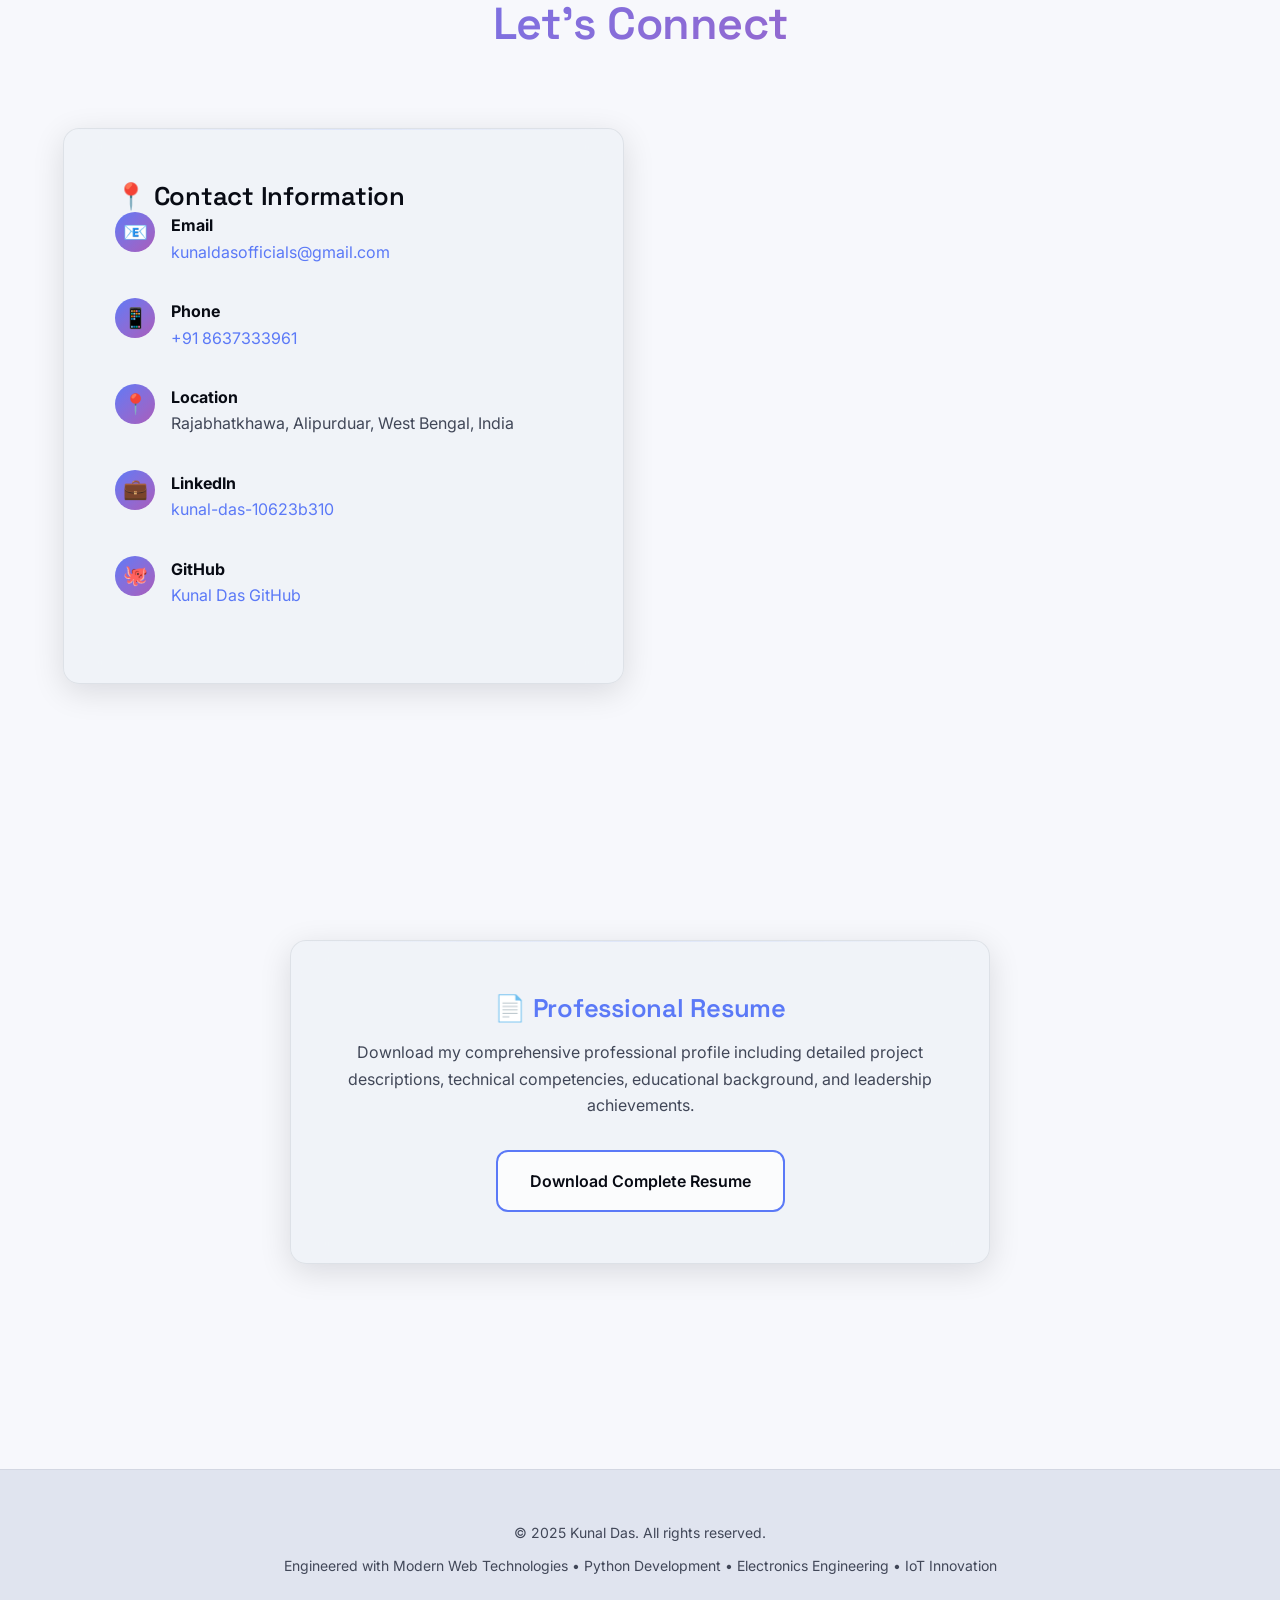
==== commit 5110cdc0: "feat: implement modular JavaScript architecture and update project documentation" ====
--- a/index.html
+++ b/index.html
@@ -10,6 +10,8 @@
     <link rel="preconnect" href="https://fonts.gstatic.com" crossorigin>
     <link href="https://fonts.googleapis.com/css2?family=Inter:wght@100..900&family=JetBrains+Mono:wght@100..800&family=Orbitron:wght@400..900&family=Space+Grotesk:wght@300..700&display=swap" rel="stylesheet">
     <meta name="description" content="Kunal Das - Python Developer & Electronics Engineer specializing in IoT, embedded systems, and full-stack development">
+    <!-- Scroll Progress Bar -->
+    <div id="scrollProgress" class="scroll-progress"></div>
 </head>
 <body>
     <!-- Fixed Navigation -->
@@ -685,6 +687,11 @@
         </div>
     </section>
 
+    <!-- Scroll to Top -->
+    <button id="scrollToTop" class="btn-scroll-top" aria-label="Scroll to top">
+      <span class="icon">↑</span>
+    </button>
+
     <!-- Footer -->
     <footer class="footer">
         <div class="container">
--- a/style.css
+++ b/style.css
@@ -248,6 +248,18 @@
   gap: var(--space-md);
   transition: background var(--duration-normal) var(--ease-out),
               box-shadow var(--duration-normal) var(--ease-out);
+}
+
+/* Scroll Progress Bar */
+.scroll-progress {
+  position: fixed;
+  top: 0;
+  left: 0;
+  width: 0%;
+  height: 4px;
+  background: var(--gradient-primary);
+  z-index: calc(var(--z-fixed) + 1);
+  transition: width 0.1s ease-out;
 }
 
 .navbar:has(+ *) {
@@ -1185,26 +1197,32 @@
   right: var(--space-xl);
   width: 48px;
   height: 48px;
+  width: 50px;
+  height: 50px;
+  border-radius: 50%;
   background: var(--gradient-primary);
   color: #fff;
   border: none;
-  border-radius: 50%;
-  font-size: var(--text-xl);
-  font-weight: 700;
+  display: flex;
+  align-items: center;
+  justify-content: center;
+  font-size: 1.5rem;
   cursor: pointer;
+  z-index: var(--z-fixed);
   box-shadow: var(--shadow-lg);
-  transition: transform var(--duration-normal) var(--ease-out),
-              box-shadow var(--duration-normal) var(--ease-out),
-              opacity var(--duration-normal) var(--ease-out);
-  z-index: var(--z-fixed);
+  transition: all var(--duration-normal) var(--ease-out);
   opacity: 0;
   pointer-events: none;
 }
+
+.btn-scroll-top:hover,
 .fab:hover,
 #scrollToTop:hover {
-  transform: translateY(-3px);
+  transform: translateY(-5px) scale(1.1);
   box-shadow: var(--shadow-xl);
 }
+
+.btn-scroll-top.show,
 .fab.show,
 #scrollToTop.show {
   opacity: 1;
@@ -1219,6 +1237,16 @@
 @keyframes gradientShift {
   0%, 100% { background-position: 0%   50%; }
   50%       { background-position: 100% 50%; }
+}
+
+@keyframes blink {
+  from, to { border-color: transparent; }
+  50% { border-color: var(--color-primary); }
+}
+
+.typing-cursor {
+  border-right: 3px solid var(--color-primary);
+  animation: blink 0.7s step-end infinite;
 }
 
 .fade-in {
